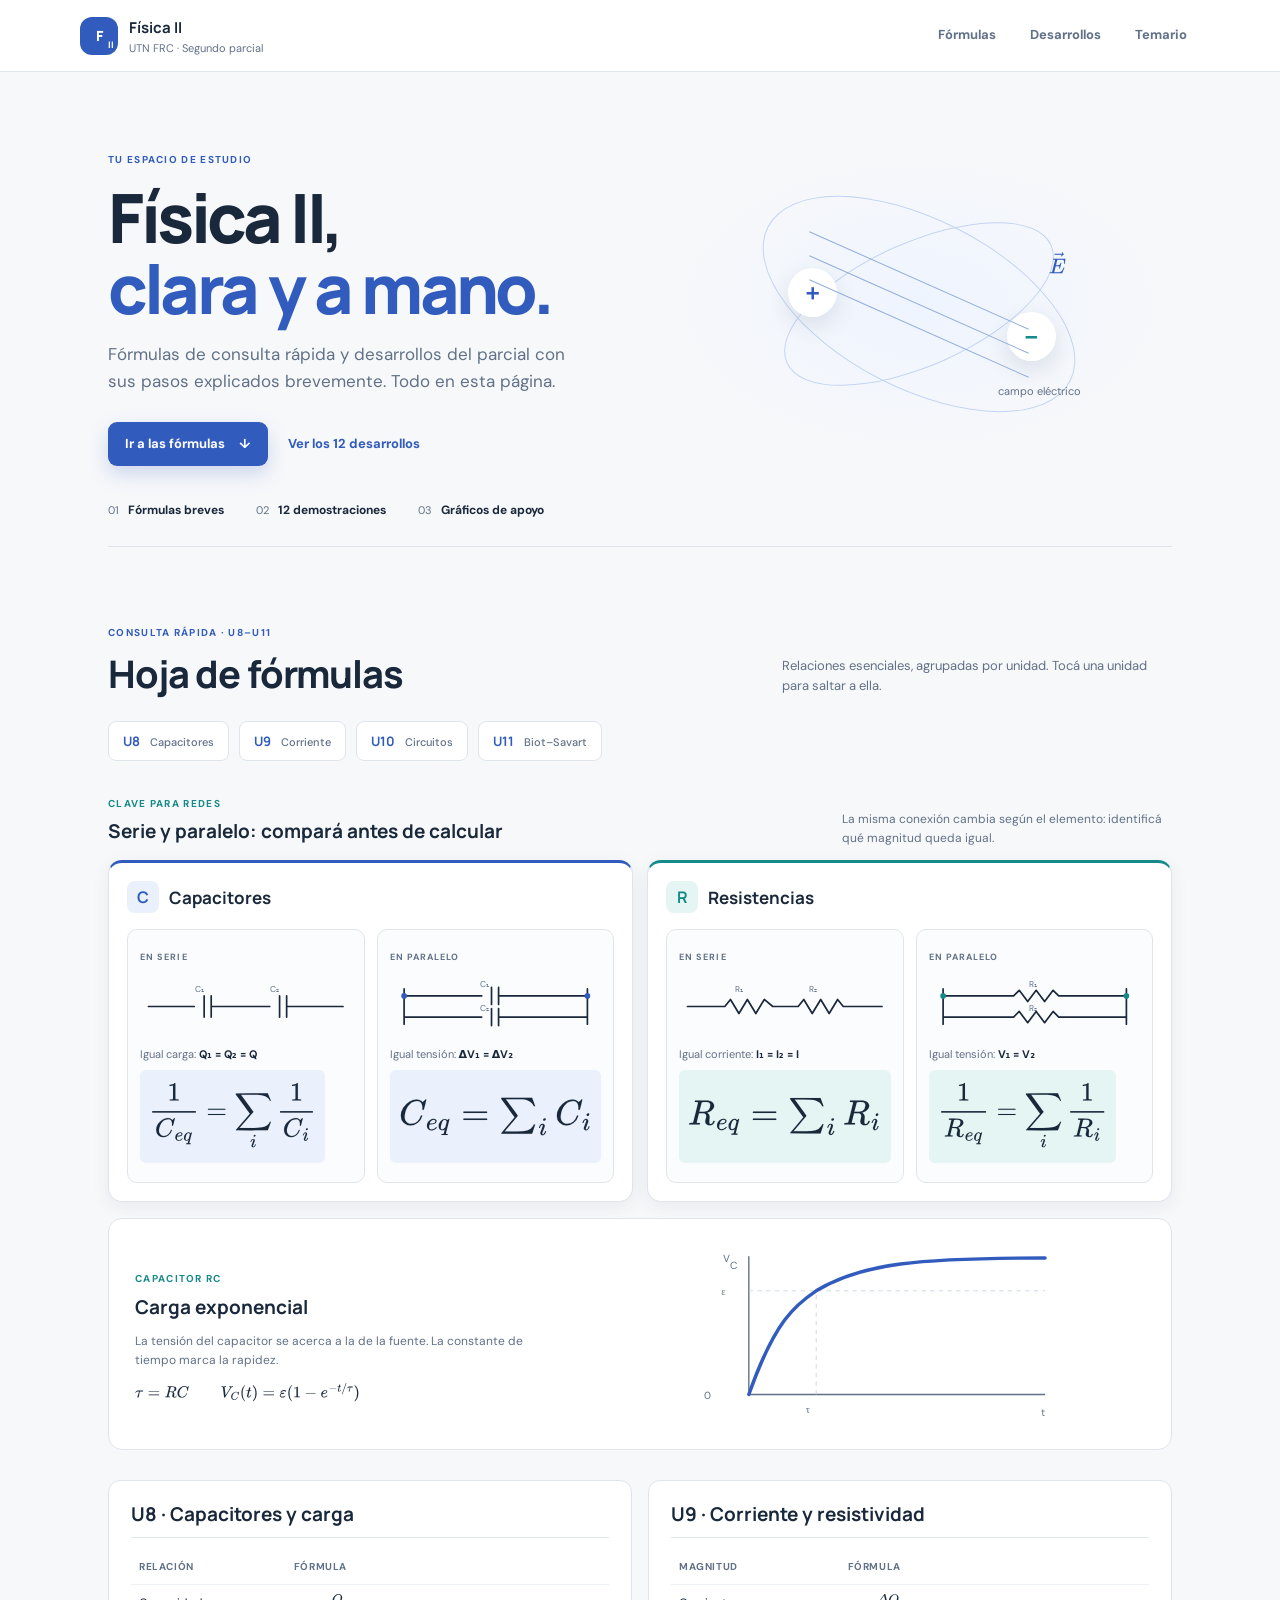
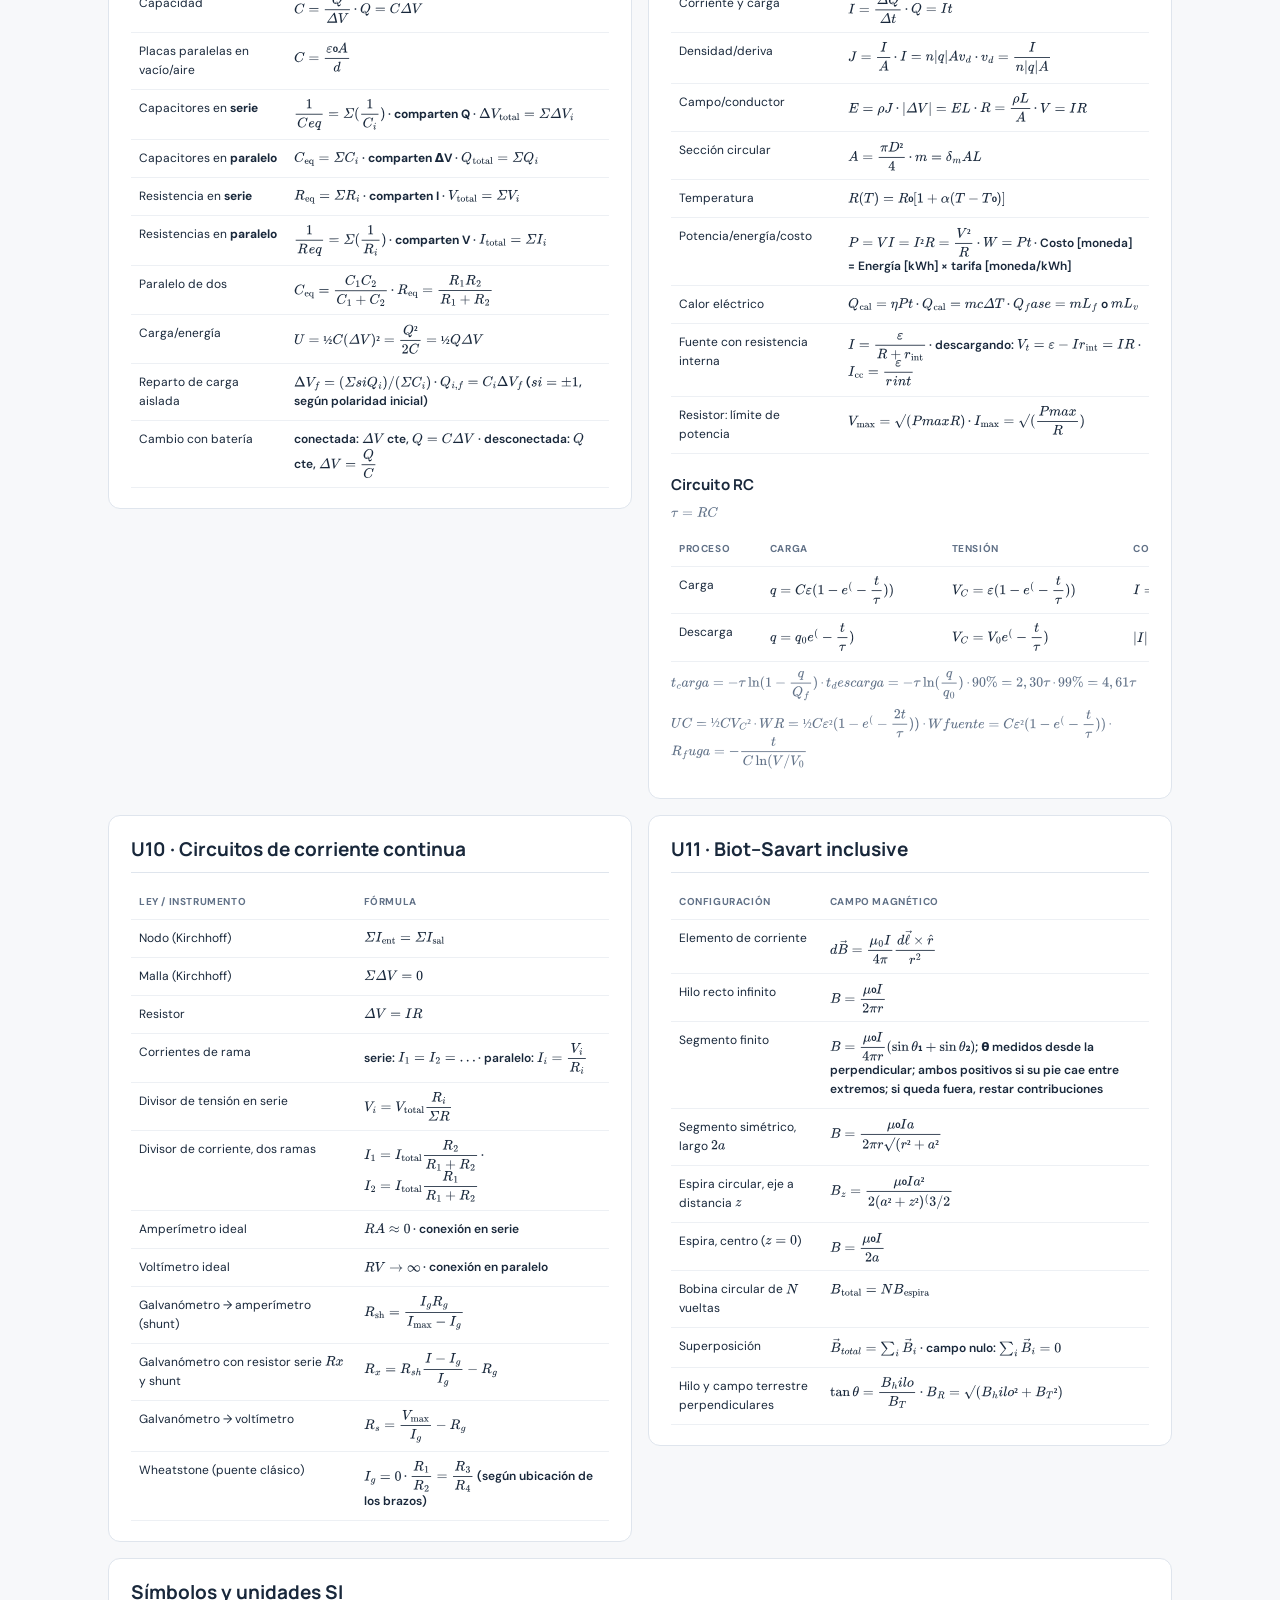
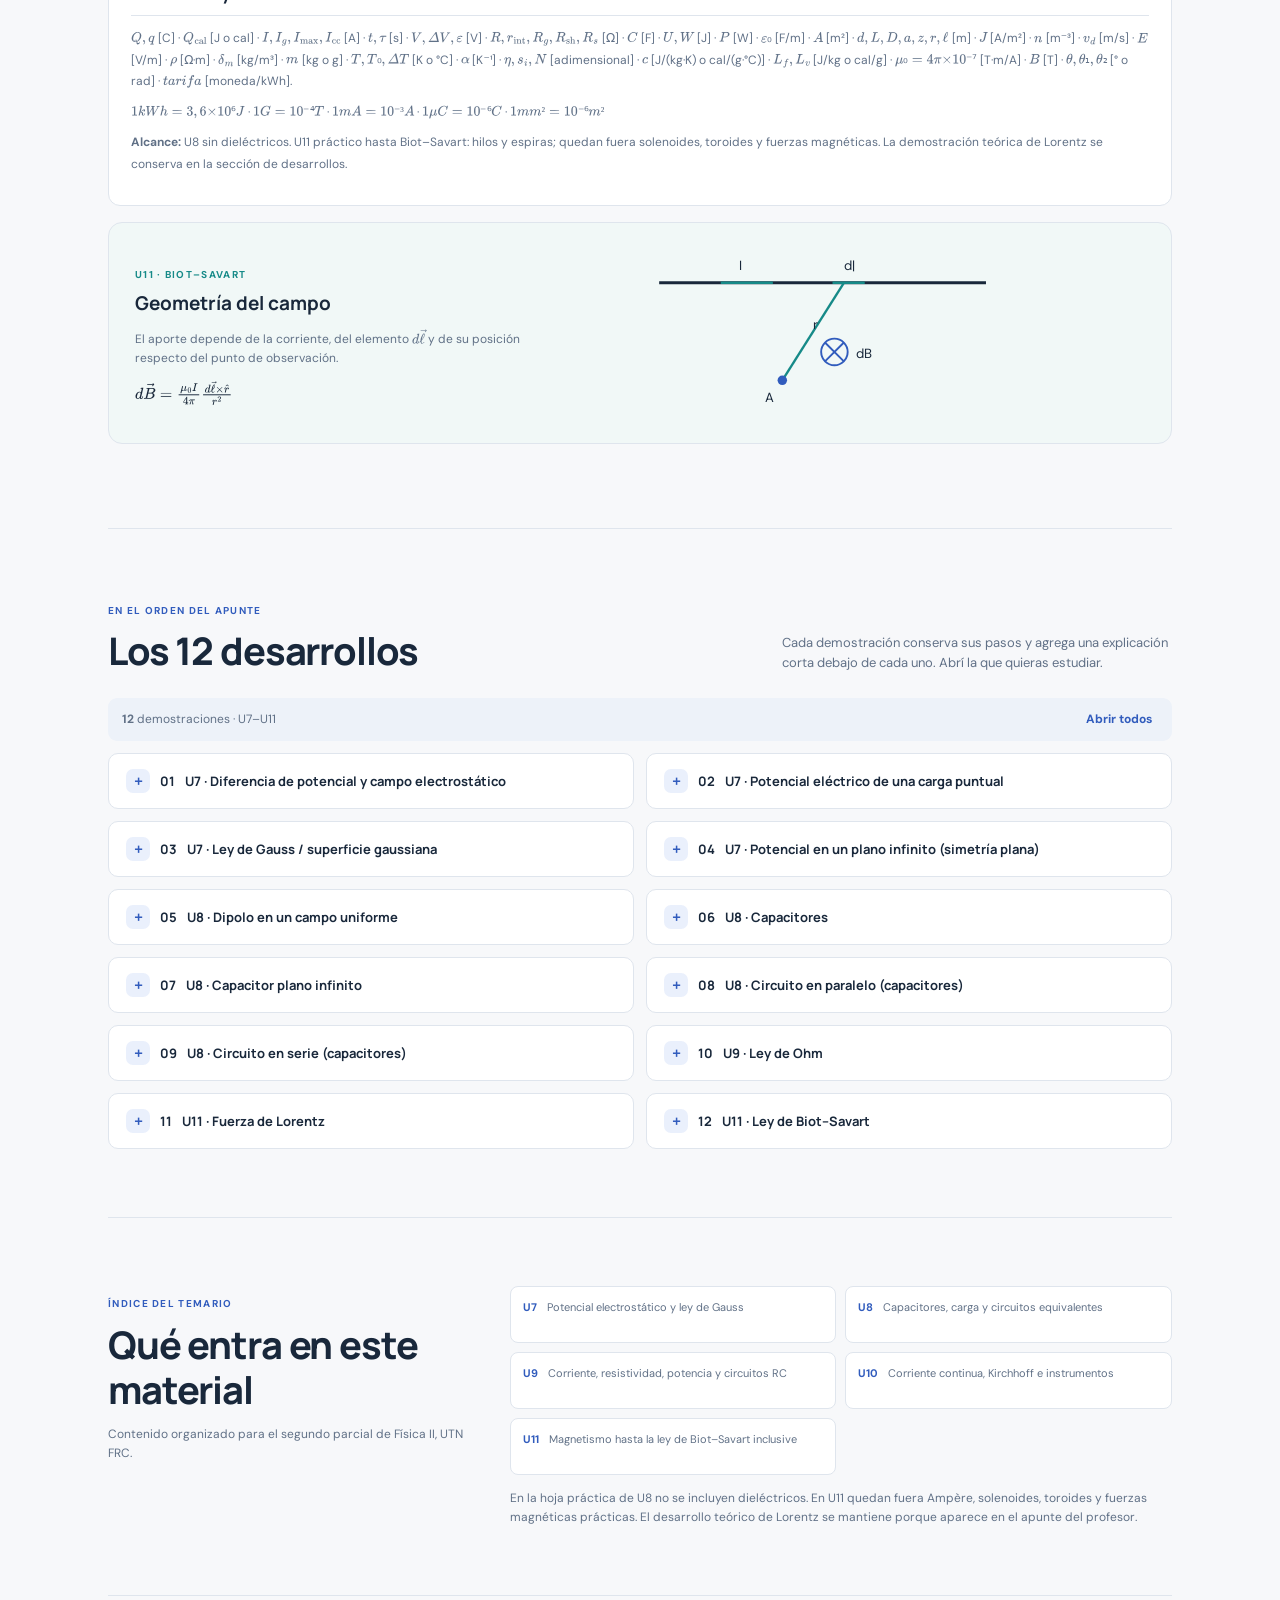
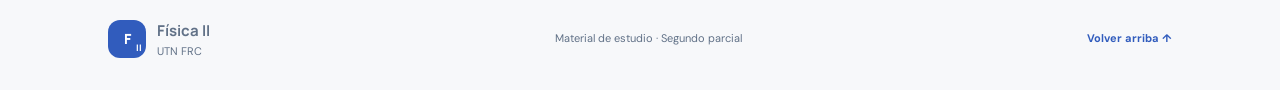
==== index.html @ f6d2d8d4 "Replace study app with online Physics II notes" ====
<!doctype html>
<html lang="es">
<head>
  <meta charset="utf-8">
  <meta name="viewport" content="width=device-width, initial-scale=1">
  <meta name="theme-color" content="#f7f8fa">
  <meta name="description" content="Apuntes online de Física II para el segundo parcial: fórmulas U8–U11 y desarrollos teóricos explicados paso a paso.">
  <title>Física II · Apuntes para el segundo parcial</title>
  <link rel="stylesheet" href="css/site.css">
  <script>window.MathJax={tex:{inlineMath:[['\\(','\\)']],displayMath:[['\\[','\\]']]},svg:{fontCache:'global'},options:{enableMenu:false}};</script>
  <script src="vendor/tex-svg.js" defer></script>
  <script src="content/graficos.js" defer></script>
  <script src="js/site.js" defer></script>
</head>
<body>
  <header class="top">
    <a class="brand" href="#inicio" aria-label="Física II, inicio"><span class="brand-mark">F<span>II</span></span><span><b>Física II</b><small>UTN FRC · Segundo parcial</small></span></a>
    <nav aria-label="Contenido principal">
      <a href="#formulas">Fórmulas</a>
      <a href="#desarrollos">Desarrollos</a>
      <a href="#alcance">Temario</a>
    </nav>
  </header>

  <main id="inicio">
    <section class="hero">
      <div class="hero-copy">
        <p class="eyebrow">TU ESPACIO DE ESTUDIO</p>
        <h1>Física II,<br><em>clara y a mano.</em></h1>
        <p class="intro">Fórmulas de consulta rápida y desarrollos del parcial con sus pasos explicados brevemente. Todo en esta página.</p>
        <div class="hero-actions"><a class="button primary" href="#formulas">Ir a las fórmulas <span>↓</span></a><a class="text-link" href="#desarrollos">Ver los 12 desarrollos</a></div>
      </div>
      <div class="hero-art" aria-hidden="true">
        <div class="orbit orbit-one"></div><div class="orbit orbit-two"></div>
        <div class="charge plus">+</div><div class="charge minus">−</div>
        <div class="field-line f1"></div><div class="field-line f2"></div><div class="field-line f3"></div>
        <span class="art-label">\(\vec E\)</span><span class="art-caption">campo eléctrico</span>
      </div>
      <div class="hero-meta"><span>01 <b>Fórmulas breves</b></span><span>02 <b>12 demostraciones</b></span><span>03 <b>Gráficos de apoyo</b></span></div>
    </section>

    <section class="section" id="formulas">
      <div class="section-head"><div><p class="eyebrow">CONSULTA RÁPIDA · U8–U11</p><h2>Hoja de fórmulas</h2></div><p>Relaciones esenciales, agrupadas por unidad. Tocá una unidad para saltar a ella.</p></div>
      <nav class="unit-nav" aria-label="Índice de fórmulas"><a href="#u8">U8 <small>Capacitores</small></a><a href="#u9">U9 <small>Corriente</small></a><a href="#u10">U10 <small>Circuitos</small></a><a href="#u11">U11 <small>Biot–Savart</small></a></nav>
      <div class="compare-intro"><div><span class="label">CLAVE PARA REDES</span><h3>Serie y paralelo: compará antes de calcular</h3></div><p>La misma conexión cambia según el elemento: identificá qué magnitud queda igual.</p></div>
      <div class="compare-grid">
        <article class="compare-card cap"><div class="compare-title"><span class="symbol">C</span><h4>Capacitores</h4></div>
          <div class="topology"><div><b>EN SERIE</b><svg viewBox="0 0 300 70" role="img" aria-label="Dos capacitores en una rama en serie"><path d="M12 35H77 M91 20V50 M101 20V50 M101 35H184 M198 20V50 M208 20V50 M208 35H288"/><text x="78" y="15">C₁</text><text x="185" y="15">C₂</text></svg><p>Igual carga: <strong>Q₁ = Q₂ = Q</strong></p><div class="equation">\(\displaystyle \frac1{C_{eq}}=\sum_i\frac1{C_i}\)</div></div>
          <div><b>EN PARALELO</b><svg viewBox="0 0 300 70" role="img" aria-label="Dos capacitores conectados entre los mismos nodos en paralelo"><path d="M20 10V60 M280 10V60 M20 20H130 M144 8V32 M154 8V32 M154 20H280 M20 50H130 M144 38V62 M154 38V62 M154 50H280"/><circle cx="20" cy="20" r="4"/><circle cx="280" cy="20" r="4"/><text x="128" y="8">C₁</text><text x="128" y="42">C₂</text></svg><p>Igual tensión: <strong>ΔV₁ = ΔV₂</strong></p><div class="equation">\(C_{eq}=\sum_i C_i\)</div></div></div>
        </article>
        <article class="compare-card res"><div class="compare-title"><span class="symbol">R</span><h4>Resistencias</h4></div>
          <div class="topology"><div><b>EN SERIE</b><svg viewBox="0 0 300 70" role="img" aria-label="Dos resistencias en una rama en serie"><path d="M12 35H65 L73 25 85 45 97 25 109 45 121 25 133 35 H169 L177 25 189 45 201 25 213 45 225 25 233 35H288"/><text x="80" y="15">R₁</text><text x="184" y="15">R₂</text></svg><p>Igual corriente: <strong>I₁ = I₂ = I</strong></p><div class="equation">\(R_{eq}=\sum_i R_i\)</div></div>
          <div><b>EN PARALELO</b><svg viewBox="0 0 300 70" role="img" aria-label="Dos resistencias conectadas entre los mismos nodos en paralelo"><path d="M20 10V60 M280 10V60 M20 20H120 L128 12 140 28 152 12 164 28 176 12 184 20H280 M20 50H120 L128 42 140 58 152 42 164 58 176 42 184 50H280"/><circle cx="20" cy="20" r="4"/><circle cx="280" cy="20" r="4"/><text x="142" y="8">R₁</text><text x="142" y="42">R₂</text></svg><p>Igual tensión: <strong>V₁ = V₂</strong></p><div class="equation">\(\displaystyle \frac1{R_{eq}}=\sum_i\frac1{R_i}\)</div></div></div>
        </article>
      </div>
      <figure class="graphic-card"><div class="graphic-copy"><span class="label">CAPACITOR RC</span><h3>Carga exponencial</h3><p>La tensión del capacitor se acerca a la de la fuente. La constante de tiempo marca la rapidez.</p><div class="equation">\(\tau=RC\qquad V_C(t)=\varepsilon(1-e^{-t/\tau})\)</div></div><svg class="rc-plot" viewBox="0 0 420 220" role="img" aria-label="Gráfico de carga RC, tensión creciente hacia epsilon según el tiempo"><path class="axis" d="M52 20V180H395"/><path class="guide" d="M52 60H395 M130 180V60"/><path class="curve" d="M52 180 C82 95 106 76 130 60 C182 28 250 22 395 22"/><text x="22" y="27">V<tspan baseline-shift="sub">C</tspan></text><text x="390" y="205">t</text><text x="20" y="65">ε</text><text x="118" y="202">τ</text><text x="0" y="185">0</text></svg></figure>
      <div id="formula-content" class="formula-content" aria-live="polite"></div>
      <figure class="graphic-card biot-card"><div class="graphic-copy"><span class="label">U11 · BIOT–SAVART</span><h3>Geometría del campo</h3><p>El aporte depende de la corriente, del elemento \(d\vec\ell\) y de su posición respecto del punto de observación.</p><div class="equation">\(d\vec B=\frac{\mu_0 I}{4\pi}\frac{d\vec\ell\times\hat r}{r^2}\)</div></div><svg viewBox="0 0 420 190" role="img" aria-label="Elemento de corriente dl, punto A y vector r entre ambos"><path class="wire" d="M35 42H380"/><path class="arrow" d="M100 42H155"/><text x="119" y="28">I</text><path class="geom" d="M230 42L165 145"/><circle class="point" cx="165" cy="145" r="5"/><text x="147" y="168">A</text><text x="197" y="91">r</text><path class="arrow" d="M218 42H252"/><text x="230" y="28">dℓ</text><circle class="field" cx="220" cy="115" r="14"/><path class="field" d="M210 105L230 125M230 105L210 125"/><text x="243" y="121">dB</text></svg></figure>
    </section>

    <section class="section derivation-section" id="desarrollos">
      <div class="section-head"><div><p class="eyebrow">EN EL ORDEN DEL APUNTE</p><h2>Los 12 desarrollos</h2></div><p>Cada demostración conserva sus pasos y agrega una explicación corta debajo de cada uno. Abrí la que quieras estudiar.</p></div>
      <div class="dev-toolbar"><span><b>12</b> demostraciones · U7–U11</span><button id="toggle-all" type="button">Abrir todos</button></div>
      <div id="development-content" class="development-content" aria-live="polite"></div>
    </section>

    <section class="section scope" id="alcance"><div><p class="eyebrow">ÍNDICE DEL TEMARIO</p><h2>Qué entra en este material</h2><p>Contenido organizado para el segundo parcial de Física II, UTN FRC.</p></div><div class="scope-grid"><div><b>U7</b><span>Potencial electrostático y ley de Gauss</span></div><div><b>U8</b><span>Capacitores, carga y circuitos equivalentes</span></div><div><b>U9</b><span>Corriente, resistividad, potencia y circuitos RC</span></div><div><b>U10</b><span>Corriente continua, Kirchhoff e instrumentos</span></div><div><b>U11</b><span>Magnetismo hasta la ley de Biot–Savart inclusive</span></div></div><p class="scope-note">En la hoja práctica de U8 no se incluyen dieléctricos. En U11 quedan fuera Ampère, solenoides, toroides y fuerzas magnéticas prácticas. El desarrollo teórico de Lorentz se mantiene porque aparece en el apunte del profesor.</p></section>
  </main>
  <footer><a class="brand" href="#inicio"><span class="brand-mark">F<span>II</span></span><span><b>Física II</b><small>UTN FRC</small></span></a><span>Material de estudio · Segundo parcial</span><a href="#inicio">Volver arriba ↑</a></footer>
</body>
</html>
---- css/site.css ----
@import url('https://fonts.googleapis.com/css2?family=DM+Sans:wght@400;500;600;700&family=Manrope:wght@400;500;600;700;800&display=swap');
:root{--ink:#19283b;--muted:#617187;--paper:#f7f8fa;--white:#fff;--line:#dfe5ed;--blue:#315cbd;--blue-soft:#eaf0fc;--teal:#168a88;--teal-soft:#e5f5f3;--gold:#e3ae4e;--gold-soft:#fff5df;--purple:#7554a5;--shadow:0 16px 44px rgba(31,52,81,.08);font-family:'DM Sans',system-ui,sans-serif;color:var(--ink);scroll-behavior:smooth;scroll-padding-top:90px}
*{box-sizing:border-box}body{margin:0;background:var(--paper);line-height:1.58}a{color:inherit}button{font:inherit;color:inherit}svg{max-width:100%}mjx-container{overflow-x:auto;overflow-y:hidden;max-width:100%;padding:2px 0}
.top{height:72px;background:rgba(255,255,255,.94);backdrop-filter:blur(14px);border-bottom:1px solid var(--line);position:sticky;top:0;z-index:20;display:flex;align-items:center;justify-content:space-between;padding:0 max(calc((100vw - 1120px)/2),28px)}.brand{display:flex;align-items:center;gap:11px;text-decoration:none;line-height:1.18}.brand b{display:block;font:700 15px Manrope,sans-serif}.brand small{display:block;font-size:11px;color:var(--muted);margin-top:4px}.brand-mark{width:38px;height:38px;border-radius:12px;background:var(--blue);color:white;display:grid;place-content:center;font:800 14px Manrope,sans-serif;position:relative}.brand-mark span{font-size:9px;position:absolute;right:4px;bottom:4px}.top nav{display:flex;gap:8px}.top nav a{text-decoration:none;color:var(--muted);font-size:13px;font-weight:700;padding:9px 13px;border-radius:9px}.top nav a:hover{background:var(--blue-soft);color:var(--blue)}
main{max-width:1120px;margin:auto;padding:0 28px}.hero{min-height:440px;padding:70px 0 26px;display:grid;grid-template-columns:1.05fr .95fr;align-items:center;position:relative;border-bottom:1px solid var(--line)}.hero-copy{max-width:550px}.eyebrow,.label{color:var(--blue);font-weight:700;letter-spacing:.13em;font-size:10px}.hero h1{font:800 clamp(40px,6vw,68px)/1.04 Manrope,sans-serif;letter-spacing:-.05em;margin:14px 0 18px}.hero h1 em{font-style:normal;color:var(--blue)}.intro{font-size:17px;color:var(--muted);max-width:460px}.hero-actions{display:flex;gap:20px;align-items:center;margin-top:27px}.button{display:inline-flex;text-decoration:none;align-items:center;gap:14px;border-radius:9px;padding:12px 17px;font-size:13px;font-weight:700}.button.primary{background:var(--blue);color:white;box-shadow:0 8px 20px #315cbd36}.text-link{font-size:13px;font-weight:700;color:var(--blue);text-decoration:none}.hero-art{height:300px;position:relative;display:grid;place-items:center;overflow:hidden;border-radius:24px;background:radial-gradient(ellipse at center,#eef4ff 0%,#f7f8fa 70%)}.orbit{border:1px solid #c3d4f2;border-radius:50%;position:absolute;transform:rotate(-24deg)}.orbit-one{width:290px;height:124px}.orbit-two{width:340px;height:170px;transform:rotate(27deg)}.charge{position:absolute;width:49px;height:49px;border-radius:50%;display:grid;place-items:center;font:700 27px Manrope;background:white;box-shadow:0 8px 22px #273d5a20}.charge.plus{color:var(--blue);left:24%;top:38%}.charge.minus{color:var(--teal);right:23%;bottom:31%}.field-line{height:1px;width:240px;position:absolute;background:#91addb;transform:rotate(24deg)}.f1{top:42%}.f2{top:50%}.f3{top:58%}.art-label{position:absolute;right:21%;top:32%;font-size:19px;color:var(--blue)}.art-caption{position:absolute;right:18%;bottom:18%;font-size:11px;color:var(--muted)}.hero-meta{grid-column:1/-1;display:flex;gap:32px;margin-top:35px;color:var(--muted);font-size:11px}.hero-meta span{display:flex;gap:9px;align-items:center}.hero-meta span::first-letter{color:var(--blue)}.hero-meta b{color:var(--ink);font-size:12px}
.section{padding:68px 0;border-bottom:1px solid var(--line)}.section-head{display:flex;justify-content:space-between;gap:30px;align-items:end;margin-bottom:24px}.section-head h2,.scope h2{font:750 clamp(26px,3.4vw,38px)/1.2 Manrope,sans-serif;letter-spacing:-.03em;margin:6px 0 0}.section-head>p{margin:0;max-width:390px;color:var(--muted);font-size:13px}.unit-nav{display:flex;gap:10px;margin:0 0 28px;flex-wrap:wrap}.unit-nav a{display:flex;align-items:baseline;gap:10px;padding:10px 14px;background:white;border:1px solid var(--line);border-radius:8px;text-decoration:none;font-weight:800;color:var(--blue);font:700 13px Manrope,sans-serif}.unit-nav small{font:500 11px 'DM Sans',sans-serif;color:var(--muted)}.compare-intro{display:flex;justify-content:space-between;align-items:end;margin-bottom:12px}.compare-intro h3{font:700 19px Manrope,sans-serif;margin:4px 0}.compare-intro p{max-width:330px;color:var(--muted);font-size:12px;margin:0}.label{color:var(--teal)}.compare-grid{display:grid;grid-template-columns:1fr 1fr;gap:14px}.compare-card{background:white;border:1px solid var(--line);border-radius:14px;padding:18px;box-shadow:0 5px 18px #1c365312}.compare-card.cap{border-top:3px solid var(--blue)}.compare-card.res{border-top:3px solid var(--teal)}.compare-title{display:flex;align-items:center;gap:10px;margin-bottom:16px}.compare-title h4{margin:0;font:700 17px Manrope,sans-serif}.symbol{width:32px;height:32px;border-radius:8px;display:grid;place-items:center;background:var(--blue-soft);color:var(--blue);font:700 16px Manrope}.res .symbol{background:var(--teal-soft);color:var(--teal)}.topology{display:grid;grid-template-columns:1fr 1fr;gap:12px}.topology>div{padding:12px;border:1px solid var(--line);border-radius:10px;background:#fbfcfe;min-width:0}.topology b{font-size:9px;letter-spacing:.12em;color:var(--muted)}.topology svg{display:block;width:100%;height:67px;margin:6px 0}.topology svg path{fill:none;stroke:var(--ink);stroke-width:2.4;stroke-linecap:round;stroke-linejoin:round}.topology svg text{font:12px 'DM Sans';fill:var(--muted)}.topology svg circle{fill:var(--blue)}.res .topology svg circle{fill:var(--teal)}.topology p{font-size:11px;color:var(--muted);margin:2px 0 6px}.topology strong{color:var(--ink)}.equation{color:var(--ink);font-weight:700;font-size:14px}.compare-card .equation{padding:7px 9px;background:var(--blue-soft);border-radius:6px;display:inline-block}.res .equation{background:var(--teal-soft)}
.graphic-card{background:white;border:1px solid var(--line);border-radius:14px;padding:20px 26px;display:grid;grid-template-columns:1fr 1.1fr;align-items:center;gap:20px;margin:16px 0}.graphic-copy h3{font:700 19px Manrope,sans-serif;margin:4px 0}.graphic-copy p{font-size:12px;color:var(--muted);max-width:390px}.rc-plot{width:100%;height:auto;max-height:190px}.rc-plot .axis{stroke:#617187;stroke-width:1.6;fill:none}.rc-plot .guide{stroke:#c8d3e0;stroke-dasharray:5 5;fill:none}.rc-plot .curve{stroke:var(--blue);stroke-width:4;fill:none;stroke-linecap:round}.rc-plot text{font:12px 'DM Sans';fill:var(--muted)}.formula-content{margin-top:30px;display:grid;grid-template-columns:1fr 1fr;gap:16px;align-items:start}.formula-content>article{background:white;border:1px solid var(--line);border-radius:12px;padding:20px 22px;min-width:0;scroll-margin-top:88px}.formula-content h2{font:700 19px Manrope,sans-serif;border-bottom:1px solid var(--line);padding-bottom:10px;margin:0 0 12px}.formula-content h3{font:700 15px Manrope,sans-serif;margin:20px 0 8px}.formula-content table{width:100%;border-collapse:collapse;font-size:12px}.formula-content th,.formula-content td{text-align:left;padding:9px 8px;border-bottom:1px solid #edf0f4;vertical-align:top}.formula-content th{color:var(--muted);font-size:10px;text-transform:uppercase;letter-spacing:.06em}.formula-content td:last-child{font-weight:600}.formula-content p{font-size:12px;color:var(--muted);margin:9px 0}.formula-content article:last-child{grid-column:1/-1}.formula-content article:last-child p{line-height:1.8}.formula-content article:last-child code{white-space:normal}.biot-card{background:#f1f8f7}.biot-card .label{color:var(--teal)}.biot-card svg{max-height:180px}.biot-card svg .wire{stroke:var(--ink);stroke-width:3}.biot-card svg .arrow,.biot-card svg .geom{stroke:var(--teal);stroke-width:2.5;fill:none}.biot-card svg .point{fill:var(--blue)}.biot-card svg .field{stroke:var(--blue);stroke-width:2;fill:none}.biot-card svg text{font:14px 'DM Sans';fill:var(--ink)}
.derivation-section{padding-top:64px}.dev-toolbar{display:flex;justify-content:space-between;align-items:center;padding:11px 14px;background:#edf2f9;border-radius:9px;color:var(--muted);font-size:12px;margin:0 0 12px}.dev-toolbar button{border:0;background:none;color:var(--blue);font-weight:700;cursor:pointer}.development-content{display:grid;grid-template-columns:1fr 1fr;gap:12px;align-items:start}.development-content details{border:1px solid var(--line);border-radius:10px;background:white;overflow:hidden;scroll-margin-top:88px}.development-content details[open]{grid-row:span 1}.development-content summary{list-style:none;cursor:pointer;padding:15px 17px;font:700 13px Manrope,sans-serif;display:flex;gap:10px;align-items:center}.development-content summary::-webkit-details-marker{display:none}.development-content summary::before{content:'+';display:grid;place-items:center;flex:none;width:24px;height:24px;border-radius:7px;background:var(--blue-soft);color:var(--blue);font-size:16px}.development-content details[open] summary::before{content:'−'}.development-content .dev-body{padding:0 17px 17px;border-top:1px solid var(--line)}.development-content .dev-meta{font-size:10px;color:var(--muted);margin:12px 0}.development-content .dev-drawing{padding:9px 12px;background:#f3f6fb;border-radius:7px;color:var(--muted);font-size:11px;margin:10px 0}.development-content ol{padding-left:23px;margin:12px 0}.development-content li{padding:0 0 12px 4px;font-size:13px}.development-content li::marker{color:var(--blue);font-weight:700}.development-content li p{margin:3px 0 0;color:var(--muted);font-size:10px;white-space:nowrap;overflow:hidden;text-overflow:ellipsis}.development-content .dev-note{padding:10px 12px;border-radius:7px;background:var(--gold-soft);color:#7e5a17;font-size:11px;margin:10px 0}.development-content .dev-body strong{color:var(--ink)}
.scope{display:grid;grid-template-columns:.7fr 1.3fr;gap:10px 45px}.scope>div:first-child p:last-child,.scope-note{color:var(--muted);font-size:12px}.scope-grid{display:grid;grid-template-columns:1fr 1fr;gap:9px}.scope-grid div{background:white;border:1px solid var(--line);border-radius:8px;padding:12px;display:flex;gap:10px;font-size:11px}.scope-grid b{color:var(--blue)}.scope-grid span{color:var(--muted)}.scope-note{grid-column:2;margin:4px 0 0}footer{max-width:1120px;margin:auto;padding:24px 28px 32px;display:flex;justify-content:space-between;align-items:center;color:var(--muted);font-size:11px}footer>a:last-child{text-decoration:none;color:var(--blue);font-weight:700}
@media(max-width:800px){.hero{grid-template-columns:1fr .7fr;padding-top:45px}.hero-art{height:240px}.section{padding:52px 0}.compare-grid{grid-template-columns:1fr}.scope{grid-template-columns:1fr;gap:18px}.scope-note{grid-column:1}.formula-content{grid-template-columns:1fr}.formula-content article:last-child{grid-column:auto}.development-content{grid-template-columns:1fr 1fr}}
@media(max-width:960px){.formula-content{grid-template-columns:1fr}}
@media(max-width:580px){.top{height:auto;min-height:65px;padding:10px 16px;gap:10px;align-items:flex-start;flex-direction:column}.top nav{width:100%;gap:1px}.top nav a{padding:7px 10px;font-size:12px}main{padding:0 16px}.hero{display:block;padding:45px 0 20px}.hero-art{margin-top:28px;height:210px}.hero-meta{gap:10px;justify-content:space-between;margin-top:21px}.hero-meta span{gap:5px;display:block}.hero-meta b{display:block;font-size:10px}.hero-actions{gap:12px;flex-wrap:wrap}.intro{font-size:15px}.section-head{align-items:flex-start;flex-direction:column;gap:8px}.section-head>p{font-size:12px}.compare-intro{align-items:flex-start;flex-direction:column;gap:5px}.compare-intro p{max-width:none}.compare-card{padding:13px}.topology{gap:7px}.topology>div{padding:8px}.topology p{min-height:35px}.topology svg{height:58px}.graphic-card{grid-template-columns:1fr;padding:17px}.rc-plot{max-height:150px}.formula-content>article{padding:16px 12px}.formula-content table{font-size:11px}.formula-content td,.formula-content th{padding:7px 5px}.development-content{grid-template-columns:1fr}.dev-toolbar{font-size:11px}.scope-grid{grid-template-columns:1fr}footer{padding:20px 16px;gap:15px;flex-wrap:wrap}footer>span{order:3;width:100%}}
@media(prefers-reduced-motion:reduce){:root{scroll-behavior:auto}}
.table-scroll{max-width:100%;overflow-x:auto;-webkit-overflow-scrolling:touch;overscroll-behavior-inline:contain}.table-scroll table{min-width:430px}.table-scroll.cols-3 table{min-width:520px}.table-scroll.cols-4 table{min-width:620px}.dev-drawing{margin:12px 0;padding:8px;background:#f3f6fb;border:1px solid #e1e8f1;border-radius:8px}.dev-drawing svg{display:block;width:100%;max-height:190px}
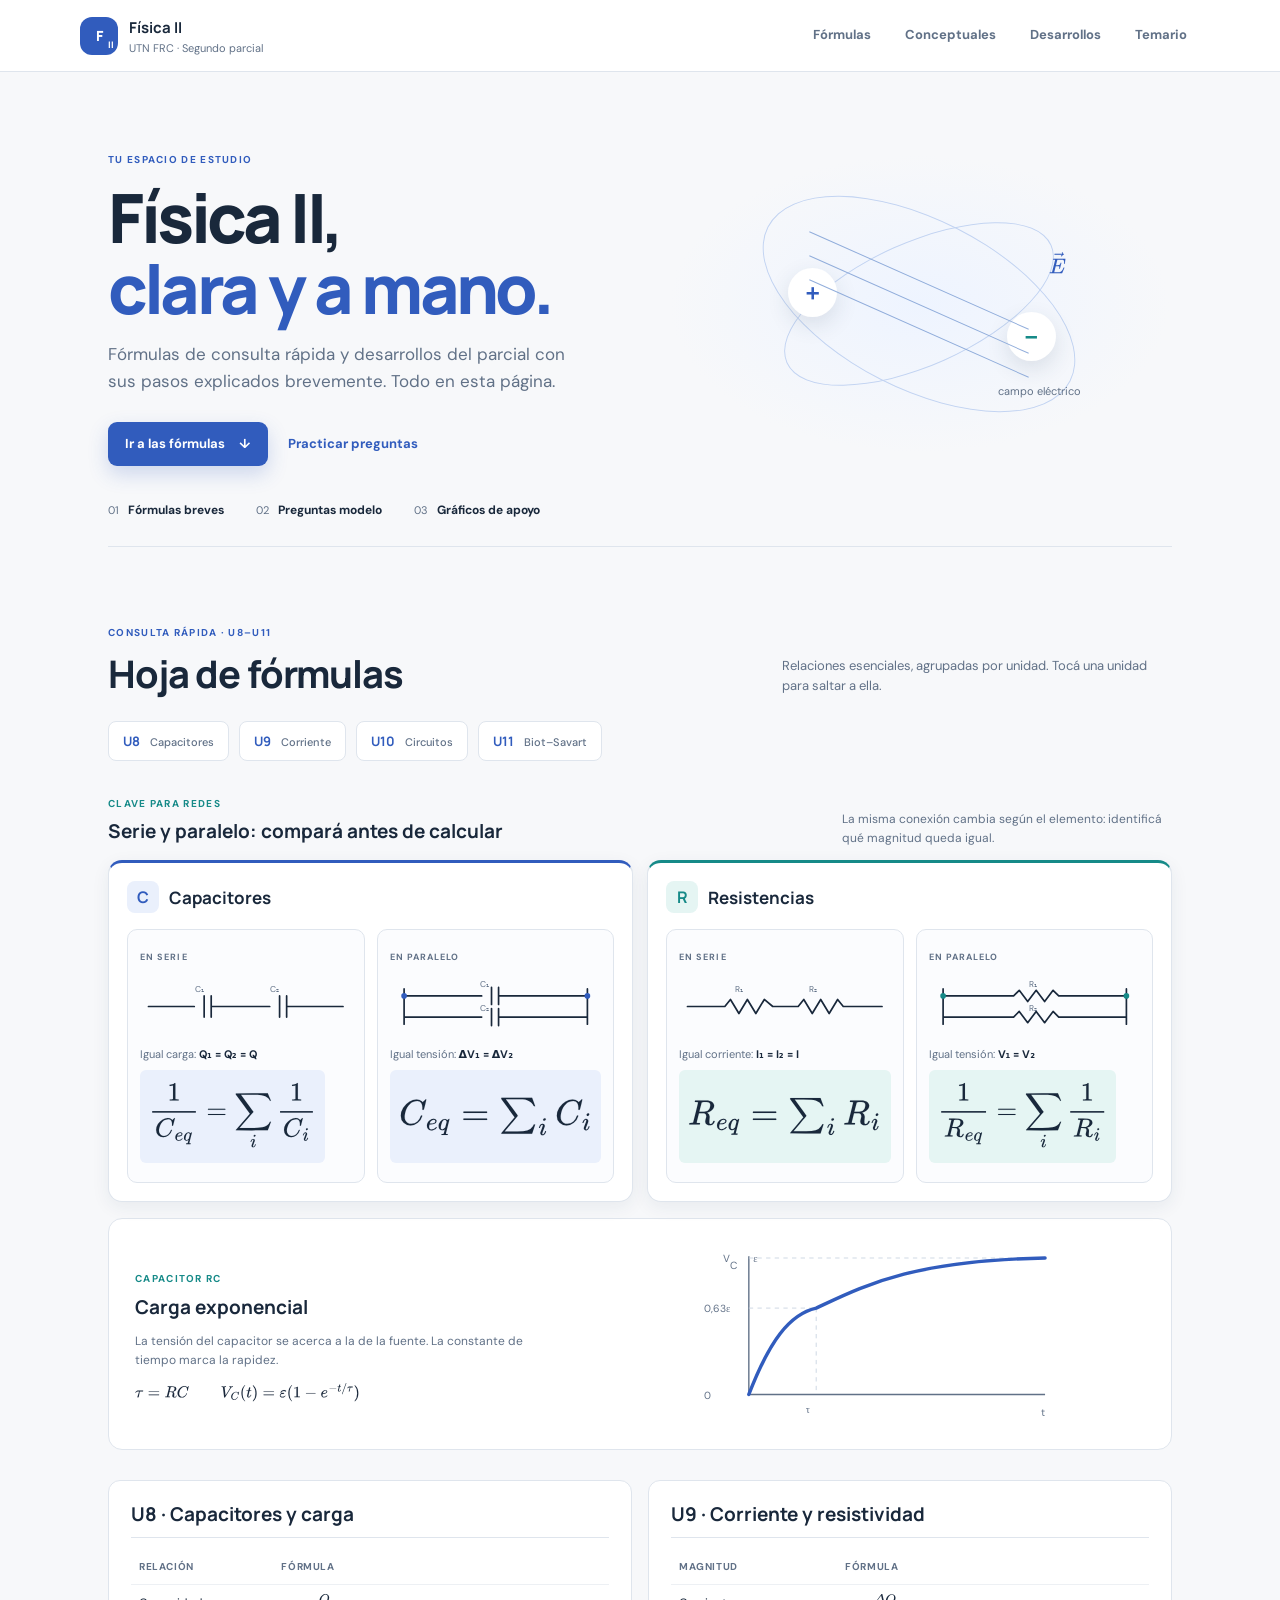
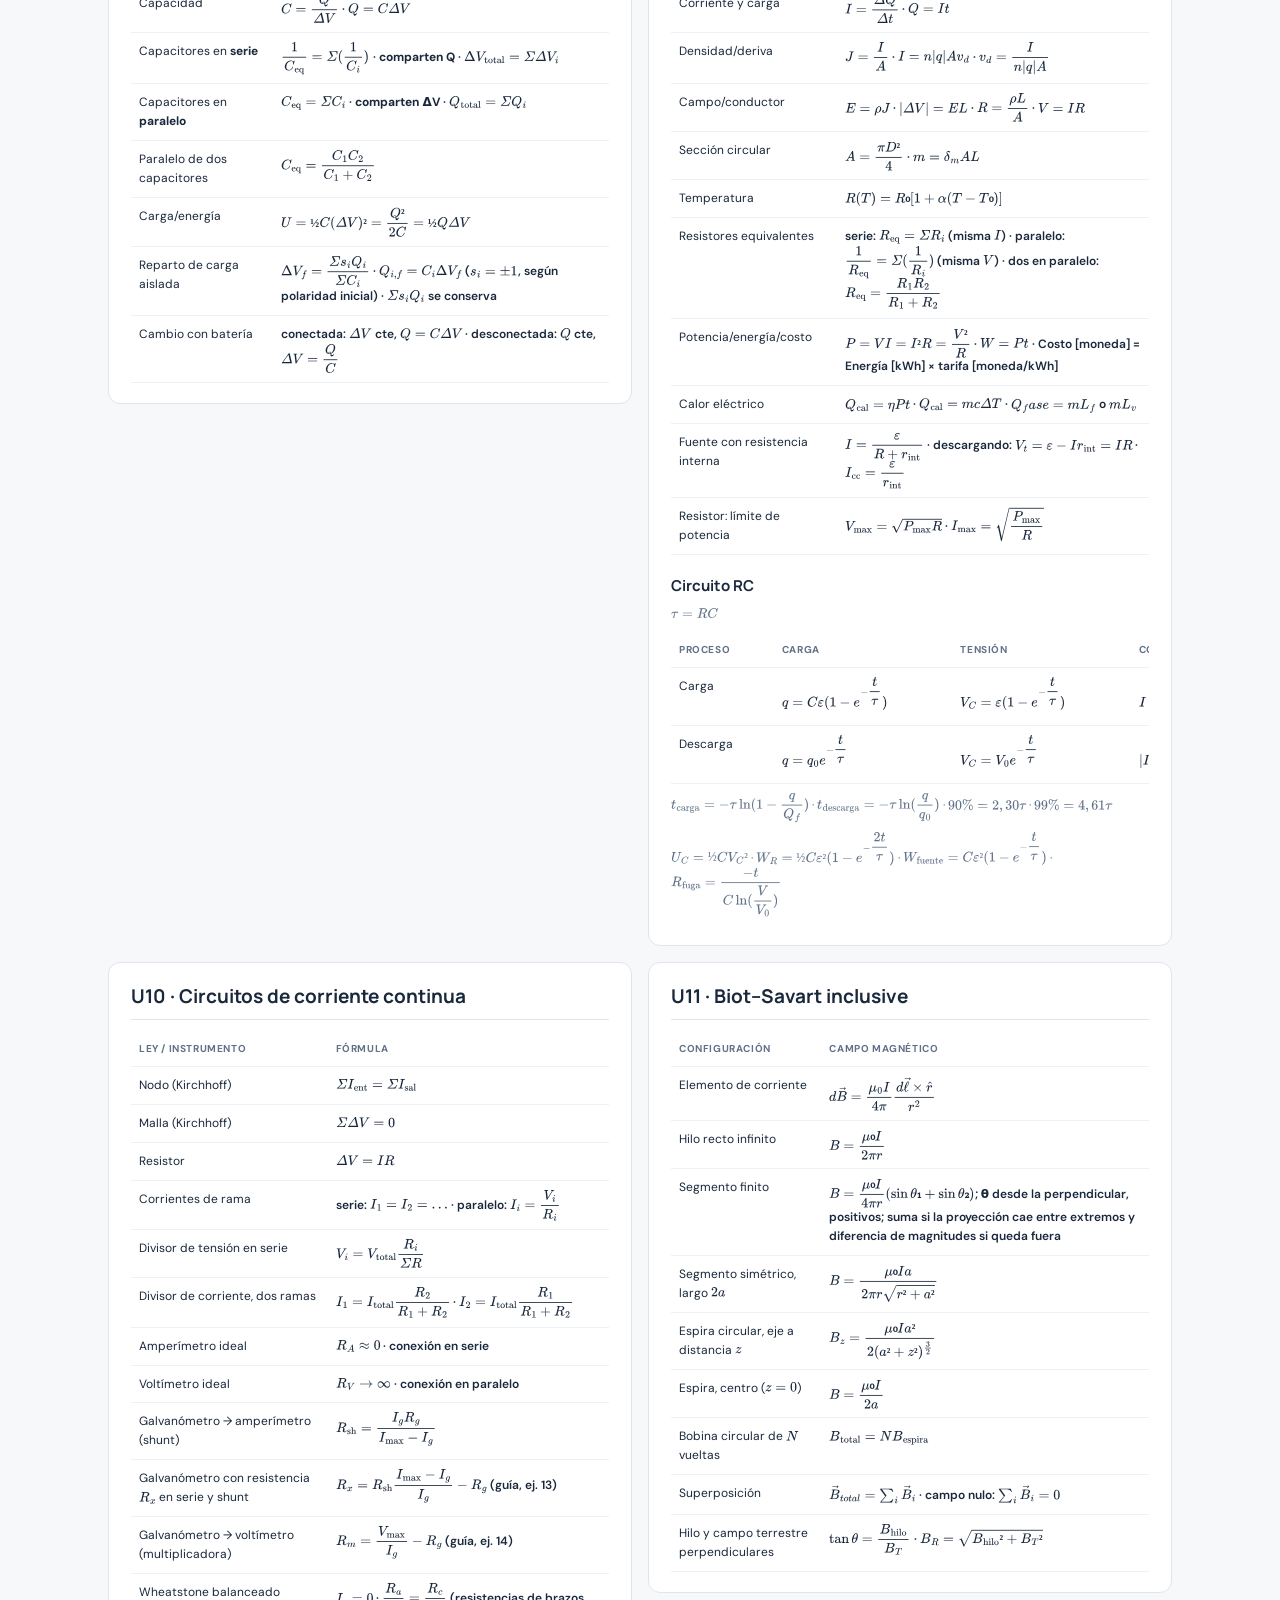
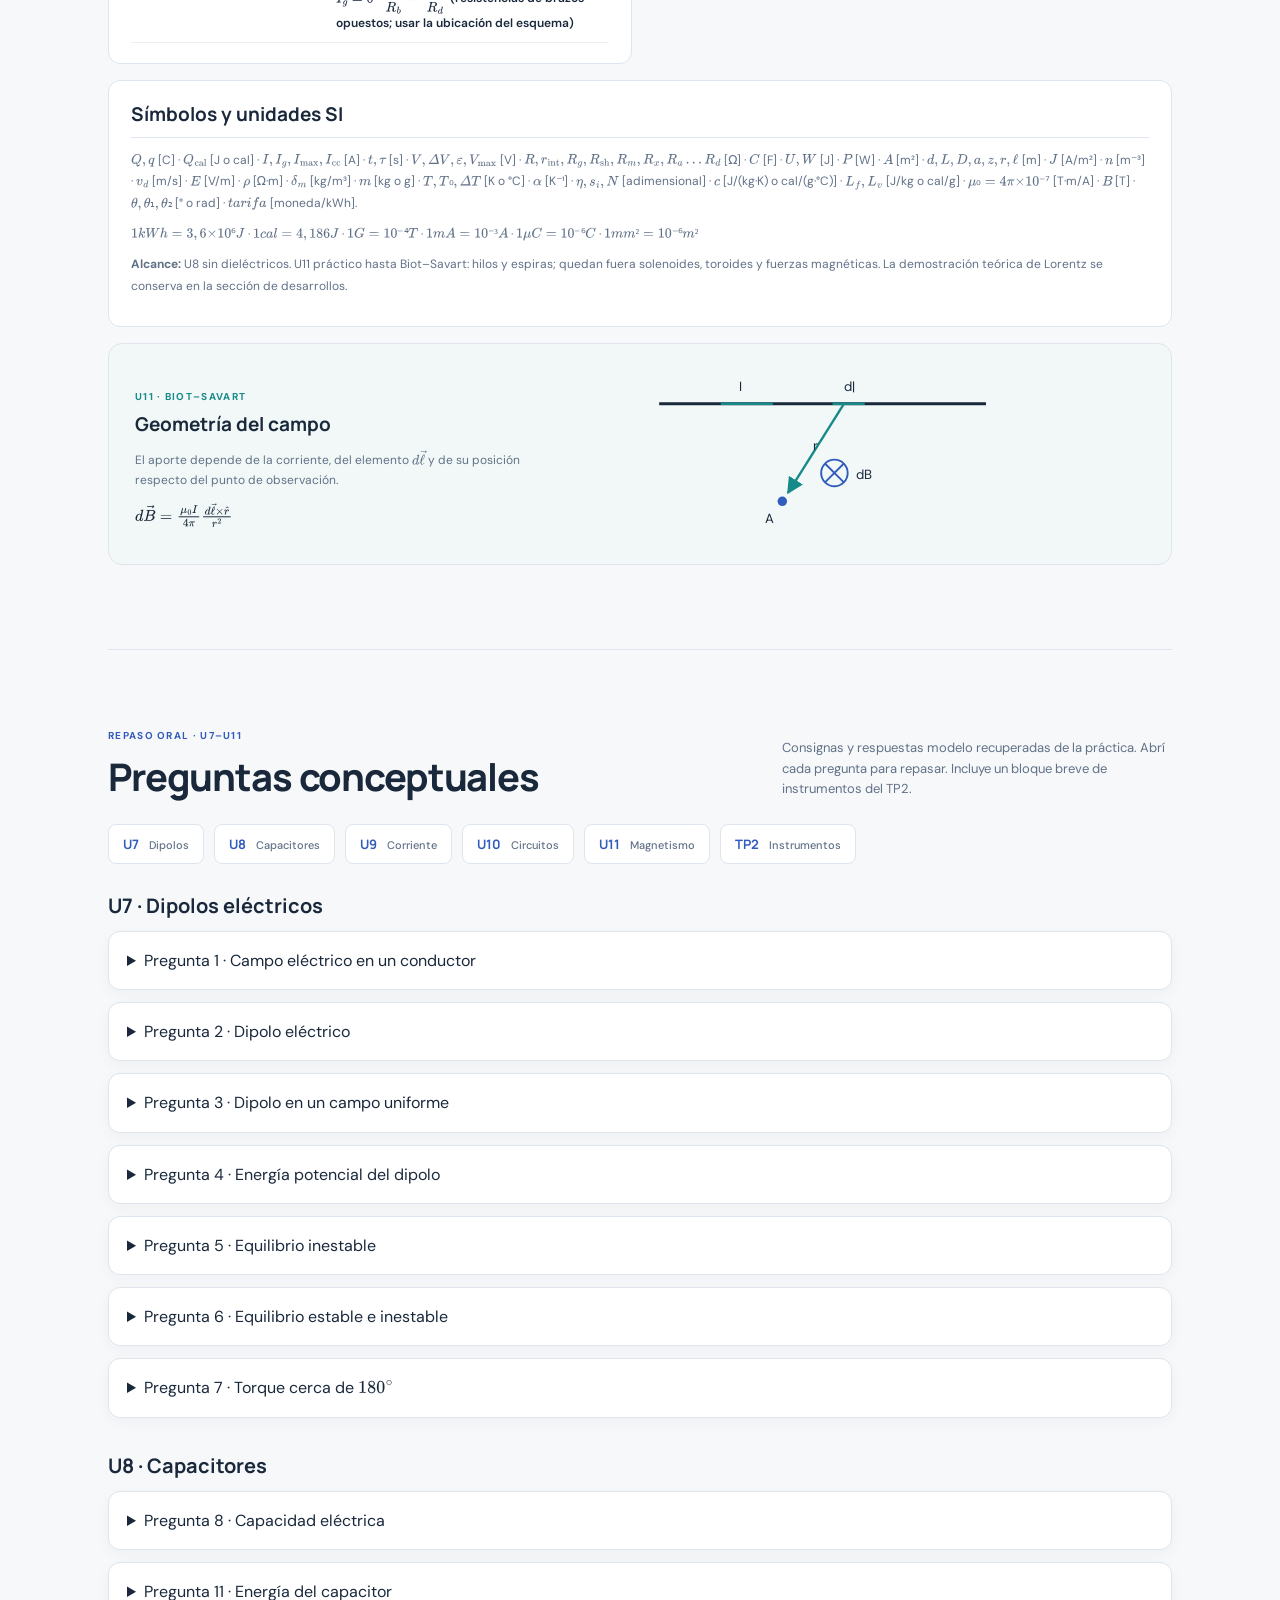
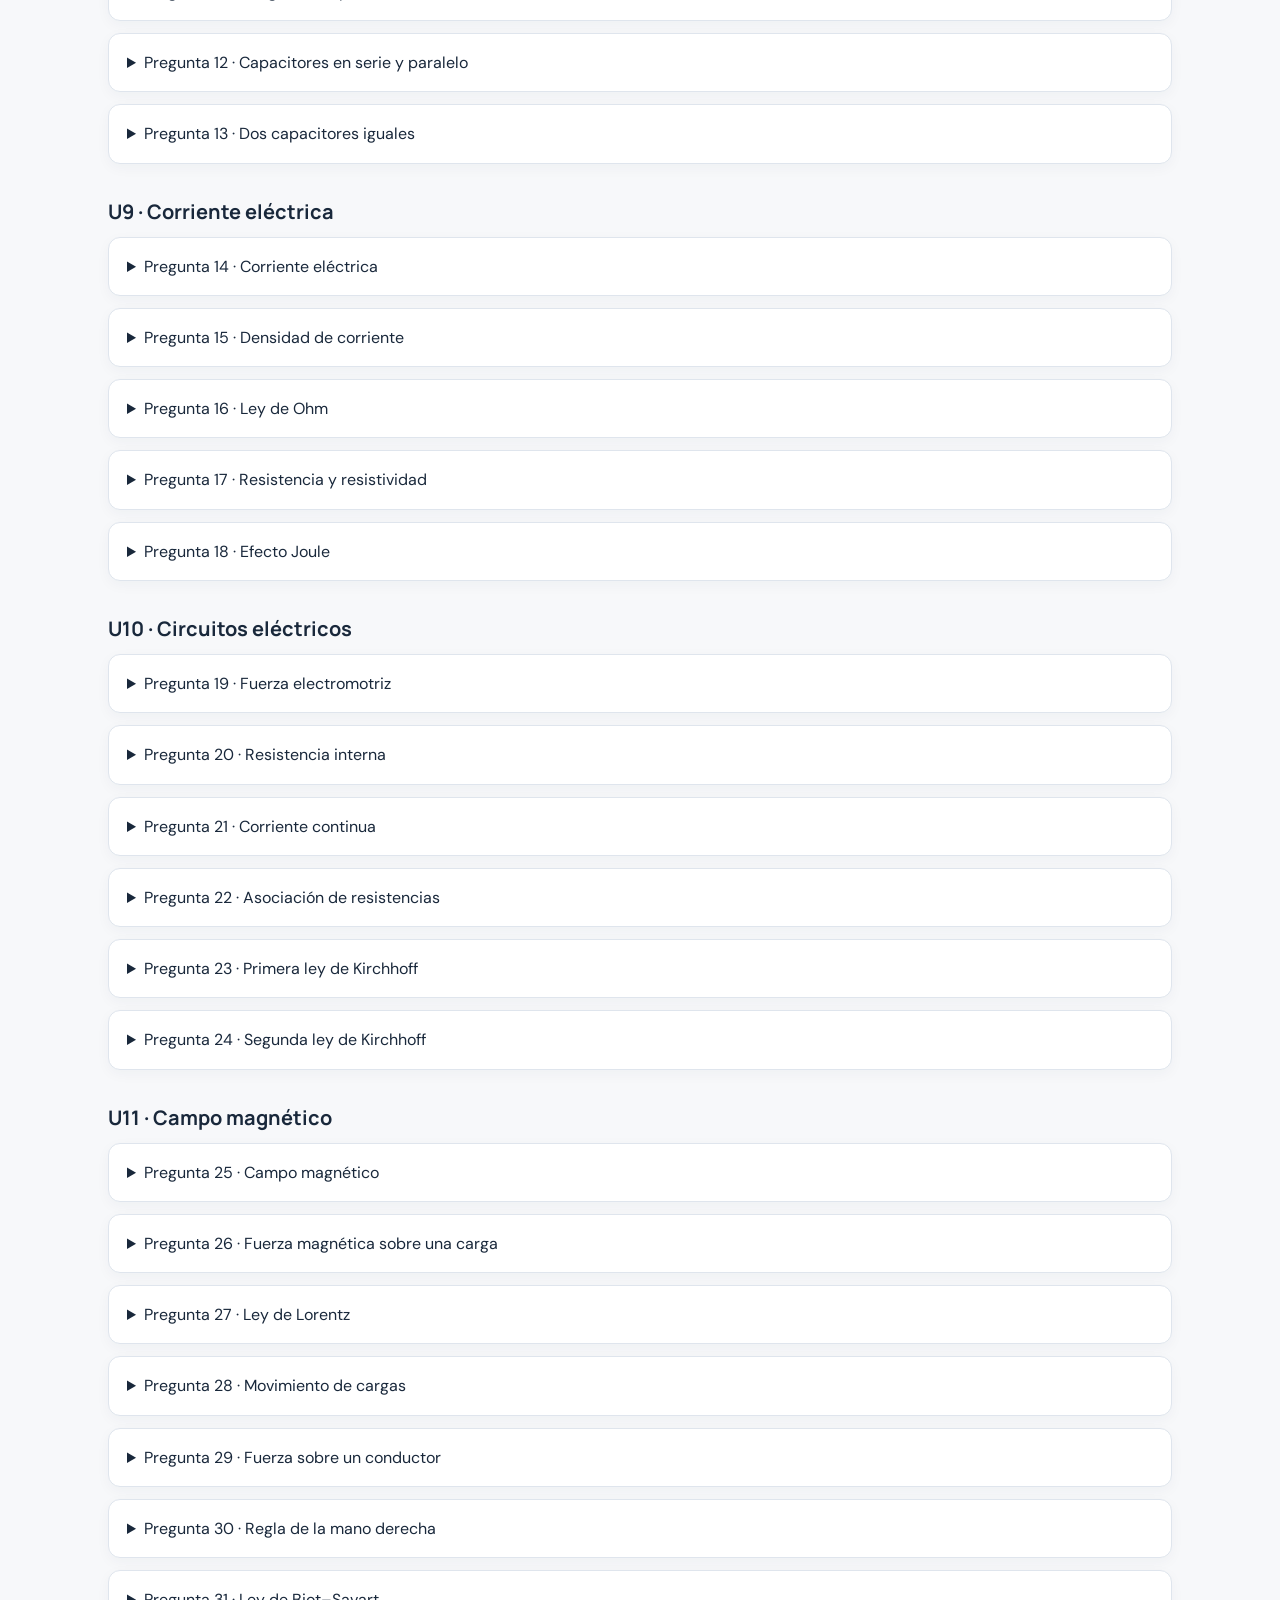
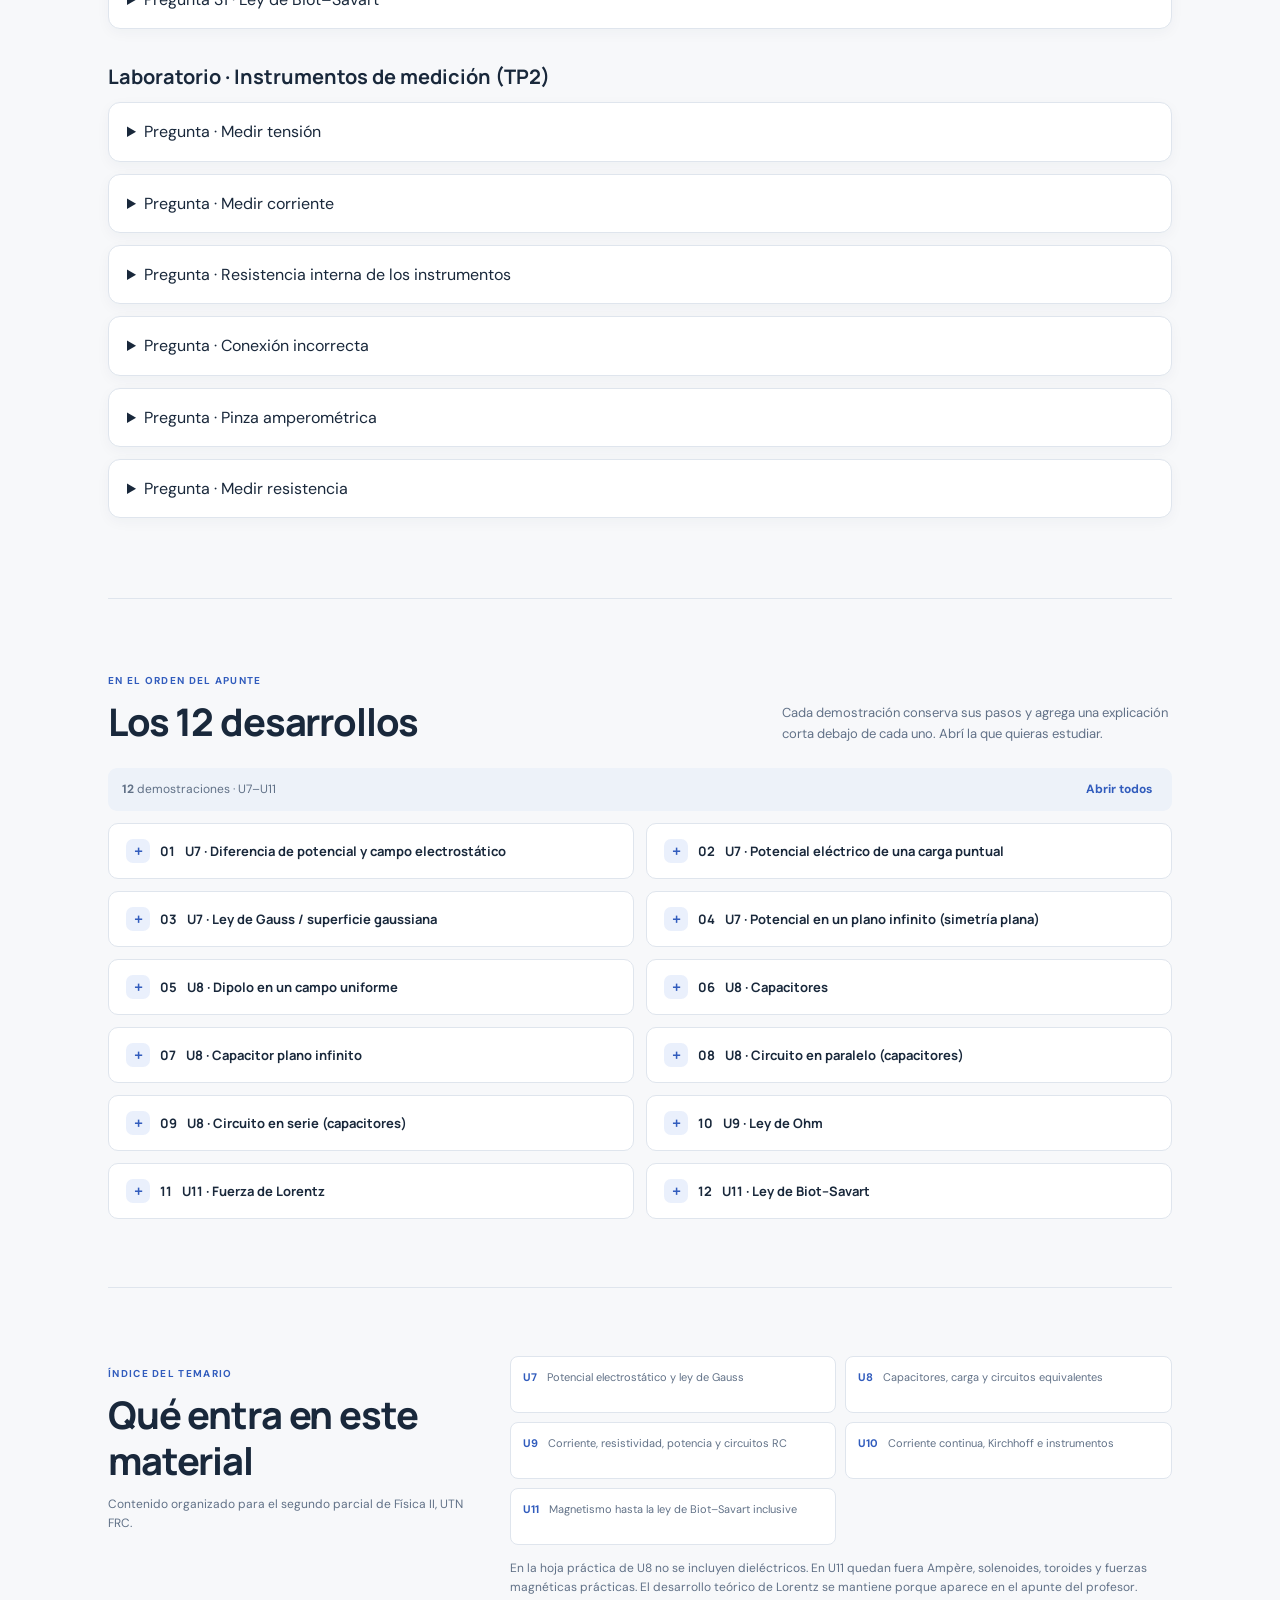
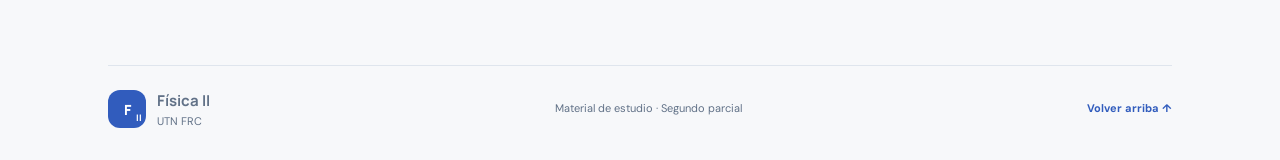
==== commit 6647f6ee: "Add conceptual quiz content and improve study diagrams" ====
--- a/index.html
+++ b/index.html
@@ -4,7 +4,7 @@
   <meta charset="utf-8">
   <meta name="viewport" content="width=device-width, initial-scale=1">
   <meta name="theme-color" content="#f7f8fa">
-  <meta name="description" content="Apuntes online de Física II para el segundo parcial: fórmulas U8–U11 y desarrollos teóricos explicados paso a paso.">
+  <meta name="description" content="Apuntes online de Física II para el segundo parcial: fórmulas, respuestas conceptuales, instrumentos de laboratorio y desarrollos teóricos.">
   <title>Física II · Apuntes para el segundo parcial</title>
   <link rel="stylesheet" href="css/site.css">
   <script>window.MathJax={tex:{inlineMath:[['\\(','\\)']],displayMath:[['\\[','\\]']]},svg:{fontCache:'global'},options:{enableMenu:false}};</script>
@@ -17,6 +17,7 @@
     <a class="brand" href="#inicio" aria-label="Física II, inicio"><span class="brand-mark">F<span>II</span></span><span><b>Física II</b><small>UTN FRC · Segundo parcial</small></span></a>
     <nav aria-label="Contenido principal">
       <a href="#formulas">Fórmulas</a>
+      <a href="#conceptuales">Conceptuales</a>
       <a href="#desarrollos">Desarrollos</a>
       <a href="#alcance">Temario</a>
     </nav>
@@ -28,7 +29,7 @@
         <p class="eyebrow">TU ESPACIO DE ESTUDIO</p>
         <h1>Física II,<br><em>clara y a mano.</em></h1>
         <p class="intro">Fórmulas de consulta rápida y desarrollos del parcial con sus pasos explicados brevemente. Todo en esta página.</p>
-        <div class="hero-actions"><a class="button primary" href="#formulas">Ir a las fórmulas <span>↓</span></a><a class="text-link" href="#desarrollos">Ver los 12 desarrollos</a></div>
+        <div class="hero-actions"><a class="button primary" href="#formulas">Ir a las fórmulas <span>↓</span></a><a class="text-link" href="#conceptuales">Practicar preguntas</a></div>
       </div>
       <div class="hero-art" aria-hidden="true">
         <div class="orbit orbit-one"></div><div class="orbit orbit-two"></div>
@@ -36,7 +37,7 @@
         <div class="field-line f1"></div><div class="field-line f2"></div><div class="field-line f3"></div>
         <span class="art-label">\(\vec E\)</span><span class="art-caption">campo eléctrico</span>
       </div>
-      <div class="hero-meta"><span>01 <b>Fórmulas breves</b></span><span>02 <b>12 demostraciones</b></span><span>03 <b>Gráficos de apoyo</b></span></div>
+      <div class="hero-meta"><span>01 <b>Fórmulas breves</b></span><span>02 <b>Preguntas modelo</b></span><span>03 <b>Gráficos de apoyo</b></span></div>
     </section>
 
     <section class="section" id="formulas">
@@ -54,14 +55,20 @@
         </article>
       </div>
       <figure class="graphic-card"><div class="graphic-copy"><span class="label">CAPACITOR RC</span><h3>Carga exponencial</h3><p>La tensión del capacitor se acerca a la de la fuente. La constante de tiempo marca la rapidez.</p><div class="equation">\(\tau=RC\qquad V_C(t)=\varepsilon(1-e^{-t/\tau})\)</div></div><svg class="rc-plot" viewBox="0 0 420 220" role="img" aria-label="Gráfico de carga RC, tensión creciente hacia epsilon según el tiempo"><path class="axis" d="M52 20V180H395"/><path class="guide" d="M52 60H395 M130 180V60"/><path class="curve" d="M52 180 C82 95 106 76 130 60 C182 28 250 22 395 22"/><text x="22" y="27">V<tspan baseline-shift="sub">C</tspan></text><text x="390" y="205">t</text><text x="20" y="65">ε</text><text x="118" y="202">τ</text><text x="0" y="185">0</text></svg></figure>
-      <div id="formula-content" class="formula-content" aria-live="polite"></div>
+      <div id="formula-content" class="formula-content"></div>
       <figure class="graphic-card biot-card"><div class="graphic-copy"><span class="label">U11 · BIOT–SAVART</span><h3>Geometría del campo</h3><p>El aporte depende de la corriente, del elemento \(d\vec\ell\) y de su posición respecto del punto de observación.</p><div class="equation">\(d\vec B=\frac{\mu_0 I}{4\pi}\frac{d\vec\ell\times\hat r}{r^2}\)</div></div><svg viewBox="0 0 420 190" role="img" aria-label="Elemento de corriente dl, punto A y vector r entre ambos"><path class="wire" d="M35 42H380"/><path class="arrow" d="M100 42H155"/><text x="119" y="28">I</text><path class="geom" d="M230 42L165 145"/><circle class="point" cx="165" cy="145" r="5"/><text x="147" y="168">A</text><text x="197" y="91">r</text><path class="arrow" d="M218 42H252"/><text x="230" y="28">dℓ</text><circle class="field" cx="220" cy="115" r="14"/><path class="field" d="M210 105L230 125M230 105L210 125"/><text x="243" y="121">dB</text></svg></figure>
+    </section>
+
+    <section class="section question-section" id="conceptuales">
+      <div class="section-head"><div><p class="eyebrow">REPASO ORAL · U7–U11</p><h2>Preguntas conceptuales</h2></div><p>Consignas y respuestas modelo recuperadas de la práctica. Abrí cada pregunta para repasar. Incluye un bloque breve de instrumentos del TP2.</p></div>
+      <nav class="unit-nav" aria-label="Índice de preguntas"><a href="#preguntas-u7">U7 <small>Dipolos</small></a><a href="#preguntas-u8">U8 <small>Capacitores</small></a><a href="#preguntas-u9">U9 <small>Corriente</small></a><a href="#preguntas-u10">U10 <small>Circuitos</small></a><a href="#preguntas-u11">U11 <small>Magnetismo</small></a><a href="#preguntas-lab">TP2 <small>Instrumentos</small></a></nav>
+      <div id="question-content" class="question-content"></div>
     </section>
 
     <section class="section derivation-section" id="desarrollos">
       <div class="section-head"><div><p class="eyebrow">EN EL ORDEN DEL APUNTE</p><h2>Los 12 desarrollos</h2></div><p>Cada demostración conserva sus pasos y agrega una explicación corta debajo de cada uno. Abrí la que quieras estudiar.</p></div>
       <div class="dev-toolbar"><span><b>12</b> demostraciones · U7–U11</span><button id="toggle-all" type="button">Abrir todos</button></div>
-      <div id="development-content" class="development-content" aria-live="polite"></div>
+      <div id="development-content" class="development-content"></div>
     </section>
 
     <section class="section scope" id="alcance"><div><p class="eyebrow">ÍNDICE DEL TEMARIO</p><h2>Qué entra en este material</h2><p>Contenido organizado para el segundo parcial de Física II, UTN FRC.</p></div><div class="scope-grid"><div><b>U7</b><span>Potencial electrostático y ley de Gauss</span></div><div><b>U8</b><span>Capacitores, carga y circuitos equivalentes</span></div><div><b>U9</b><span>Corriente, resistividad, potencia y circuitos RC</span></div><div><b>U10</b><span>Corriente continua, Kirchhoff e instrumentos</span></div><div><b>U11</b><span>Magnetismo hasta la ley de Biot–Savart inclusive</span></div></div><p class="scope-note">En la hoja práctica de U8 no se incluyen dieléctricos. En U11 quedan fuera Ampère, solenoides, toroides y fuerzas magnéticas prácticas. El desarrollo teórico de Lorentz se mantiene porque aparece en el apunte del profesor.</p></section>
--- a/css/site.css
+++ b/css/site.css
@@ -11,4 +11,33 @@
 @media(max-width:960px){.formula-content{grid-template-columns:1fr}}
 @media(max-width:580px){.top{height:auto;min-height:65px;padding:10px 16px;gap:10px;align-items:flex-start;flex-direction:column}.top nav{width:100%;gap:1px}.top nav a{padding:7px 10px;font-size:12px}main{padding:0 16px}.hero{display:block;padding:45px 0 20px}.hero-art{margin-top:28px;height:210px}.hero-meta{gap:10px;justify-content:space-between;margin-top:21px}.hero-meta span{gap:5px;display:block}.hero-meta b{display:block;font-size:10px}.hero-actions{gap:12px;flex-wrap:wrap}.intro{font-size:15px}.section-head{align-items:flex-start;flex-direction:column;gap:8px}.section-head>p{font-size:12px}.compare-intro{align-items:flex-start;flex-direction:column;gap:5px}.compare-intro p{max-width:none}.compare-card{padding:13px}.topology{gap:7px}.topology>div{padding:8px}.topology p{min-height:35px}.topology svg{height:58px}.graphic-card{grid-template-columns:1fr;padding:17px}.rc-plot{max-height:150px}.formula-content>article{padding:16px 12px}.formula-content table{font-size:11px}.formula-content td,.formula-content th{padding:7px 5px}.development-content{grid-template-columns:1fr}.dev-toolbar{font-size:11px}.scope-grid{grid-template-columns:1fr}footer{padding:20px 16px;gap:15px;flex-wrap:wrap}footer>span{order:3;width:100%}}
 @media(prefers-reduced-motion:reduce){:root{scroll-behavior:auto}}
-.table-scroll{max-width:100%;overflow-x:auto;-webkit-overflow-scrolling:touch;overscroll-behavior-inline:contain}.table-scroll table{min-width:430px}.table-scroll.cols-3 table{min-width:520px}.table-scroll.cols-4 table{min-width:620px}.dev-drawing{margin:12px 0;padding:8px;background:#f3f6fb;border:1px solid #e1e8f1;border-radius:8px}.dev-drawing svg{display:block;width:100%;max-height:190px}
+.table-scroll{max-width:100%;overflow-x:auto;-webkit-overflow-scrolling:touch;overscroll-behavior-inline:contain;scrollbar-width:thin;scrollbar-color:#b7c6d8 transparent}.table-scroll table{min-width:430px}.table-scroll.cols-3 table{min-width:520px}.table-scroll.cols-4 table{min-width:620px}.dev-drawing{margin:12px 0;padding:8px;background:#f3f6fb;border:1px solid #e1e8f1;border-radius:8px}.dev-drawing svg{display:block;width:100%;max-height:190px}
+
+/* En mobile, preservar el ancho de las tablas con ecuaciones largas y dejar que se deslicen dentro de su tarjeta. */
+@media(max-width:580px){
+  #u9 .table-scroll:first-of-type table{min-width:520px}
+  #u9 .table-scroll:nth-of-type(2) table{min-width:640px}
+  #u10 .table-scroll table{min-width:520px}
+  #u11 .table-scroll table{min-width:620px}
+  .development-content .dev-body li p{white-space:normal;overflow:visible;text-overflow:clip;line-height:1.4}
+}
+
+/* Estilos de preguntas conceptuales integradas al sitio. */
+#question-content{display:grid;gap:22px;align-items:start}
+.question-unit{min-width:0}
+.question-unit>h3{font:700 20px Manrope,sans-serif;margin:0 0 12px;color:var(--ink)}
+.question-card{background:var(--white);border:1px solid var(--line);border-radius:12px;padding:16px 18px;margin:0 0 12px;box-shadow:0 4px 14px rgba(31,52,81,.04)}
+.question-prompt{font-size:14px;line-height:1.5;font-weight:700;color:var(--ink);margin:0 0 10px}
+.question-body{display:grid;gap:10px;font-size:13px;line-height:1.6;color:var(--muted);min-width:0}
+.question-body p{margin:0}
+.question-body ul,.question-body ol{margin:0;padding-left:22px}
+.question-body li+li{margin-top:5px}
+.model-answer{background:var(--blue-soft);border-left:3px solid var(--blue);border-radius:7px;padding:11px 13px;color:var(--ink);font-size:13px;line-height:1.55}
+.model-answer strong,.model-answer b{color:var(--blue)}
+.question-body mjx-container,.model-answer mjx-container{max-width:100%}
+@media(max-width:580px){
+  .question-unit>h3{font-size:18px}
+  .question-card{padding:14px 13px}
+  .question-prompt{font-size:13px}
+  .question-body,.model-answer{font-size:12px}
+}
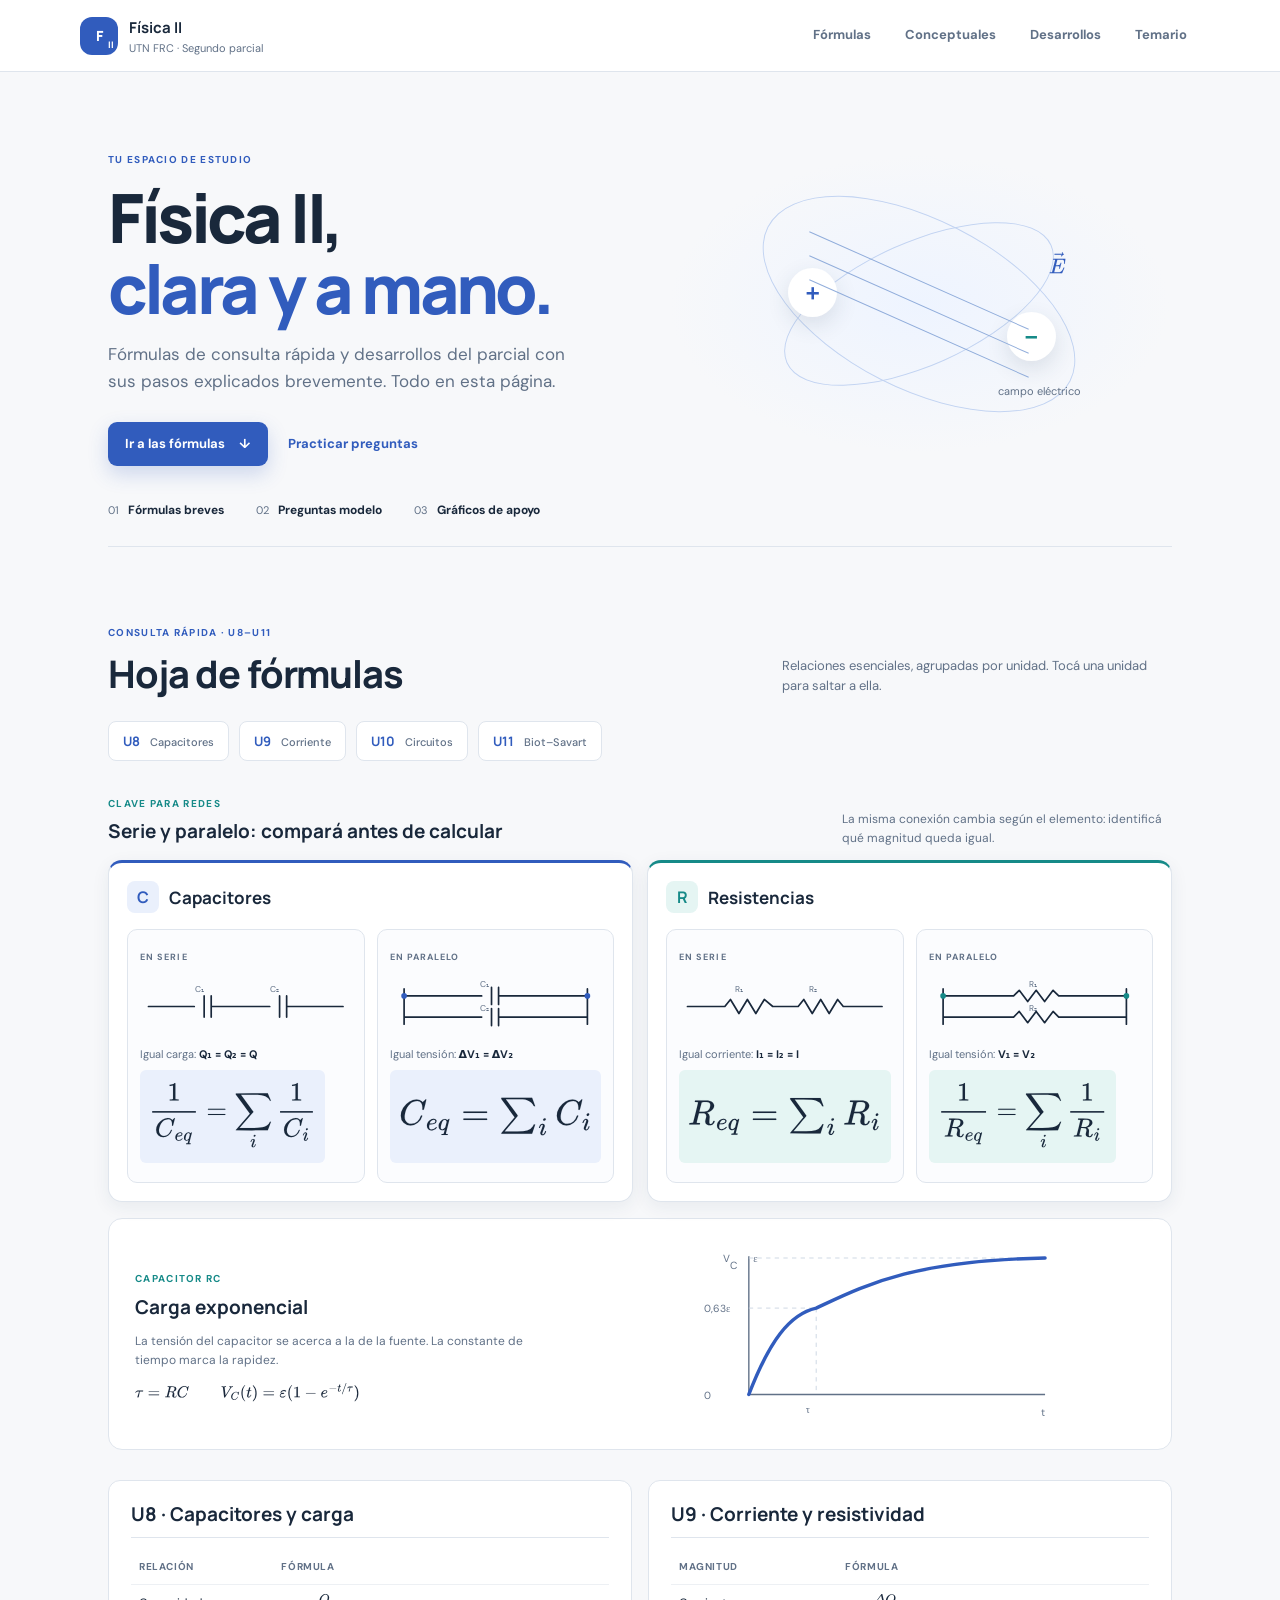
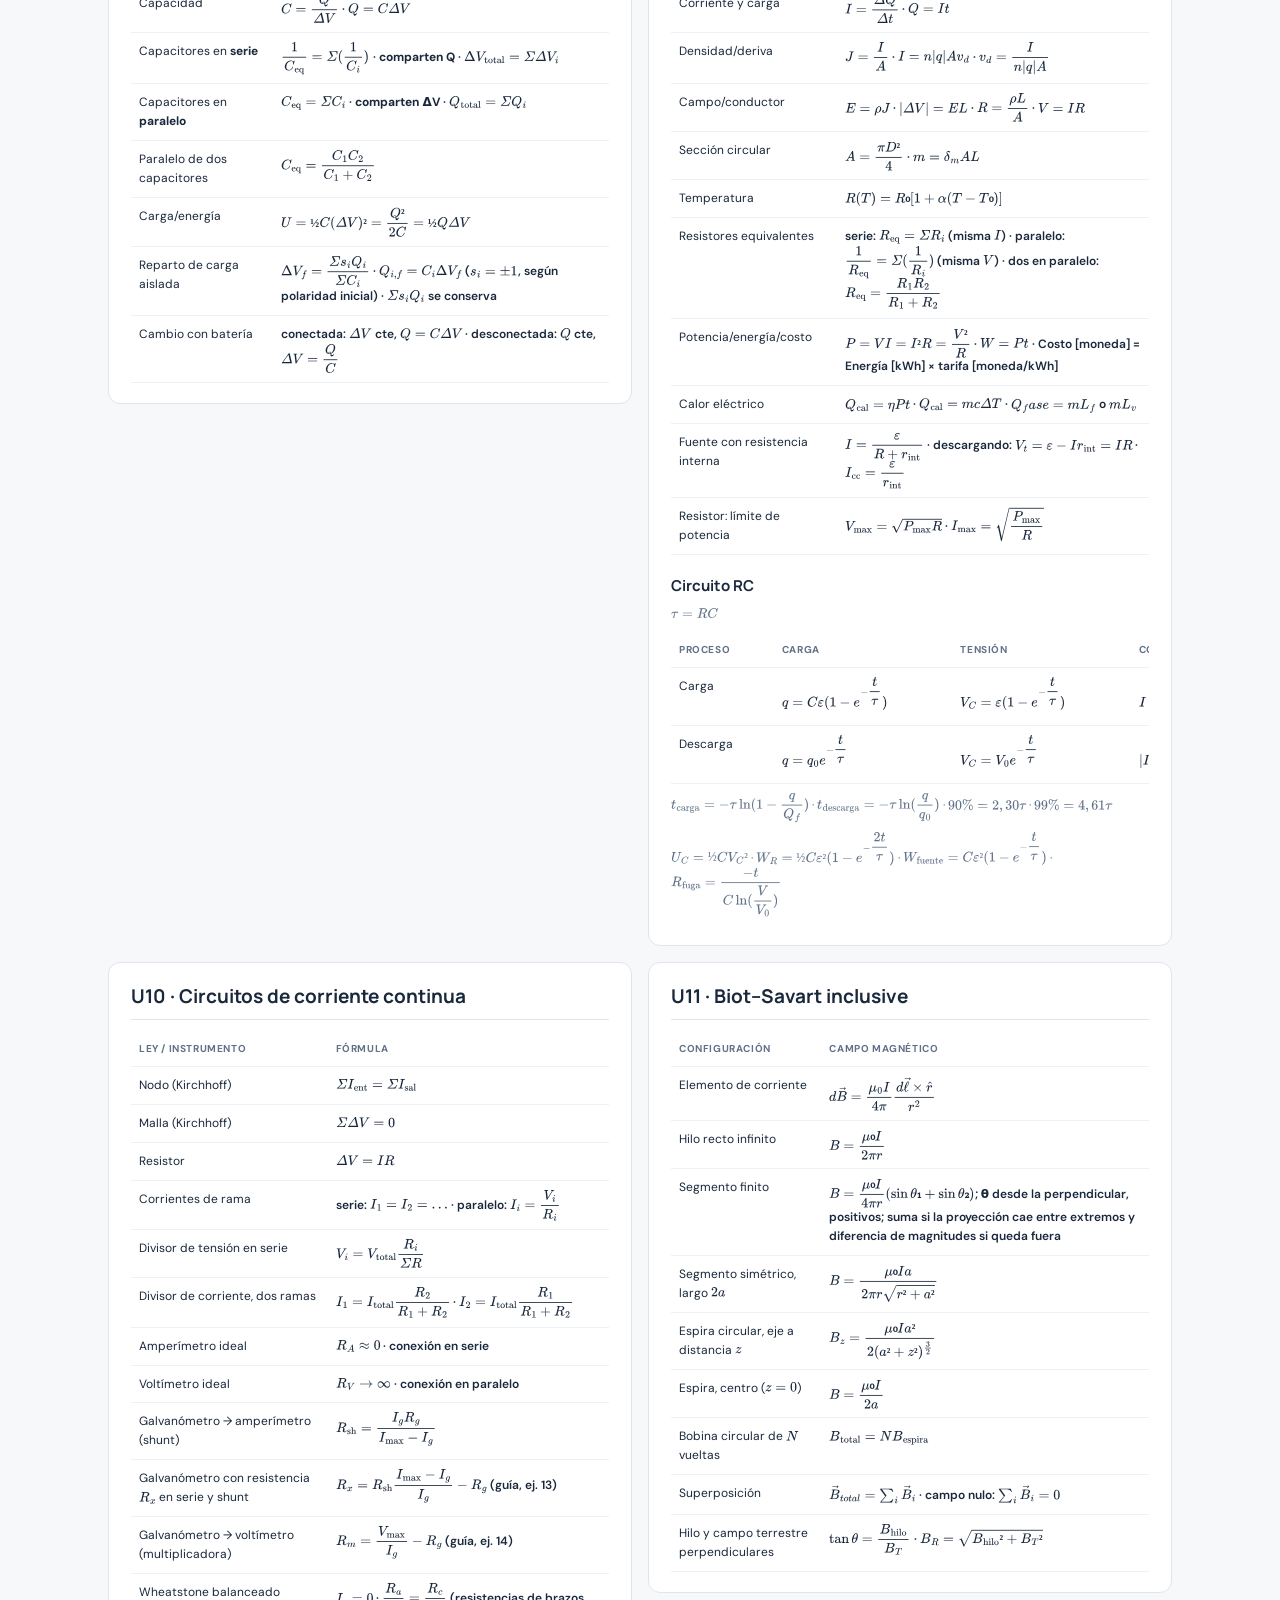
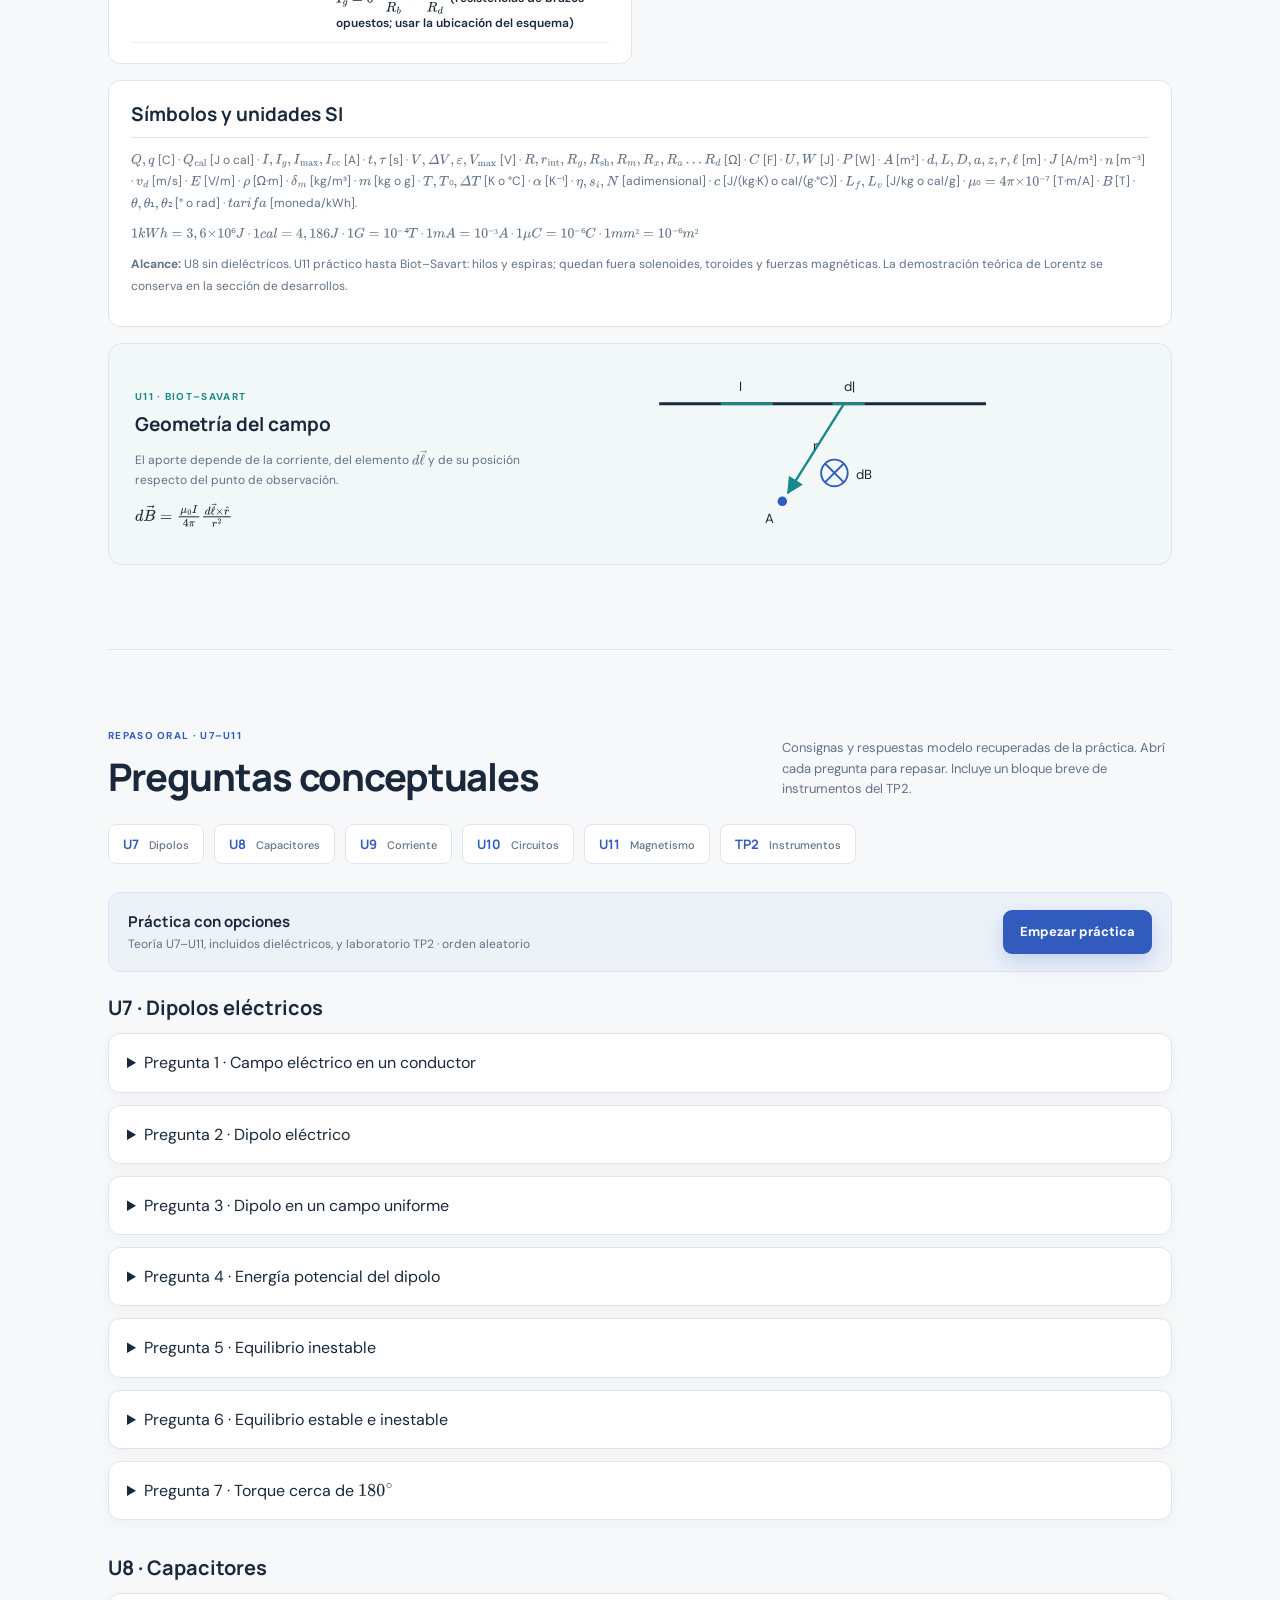
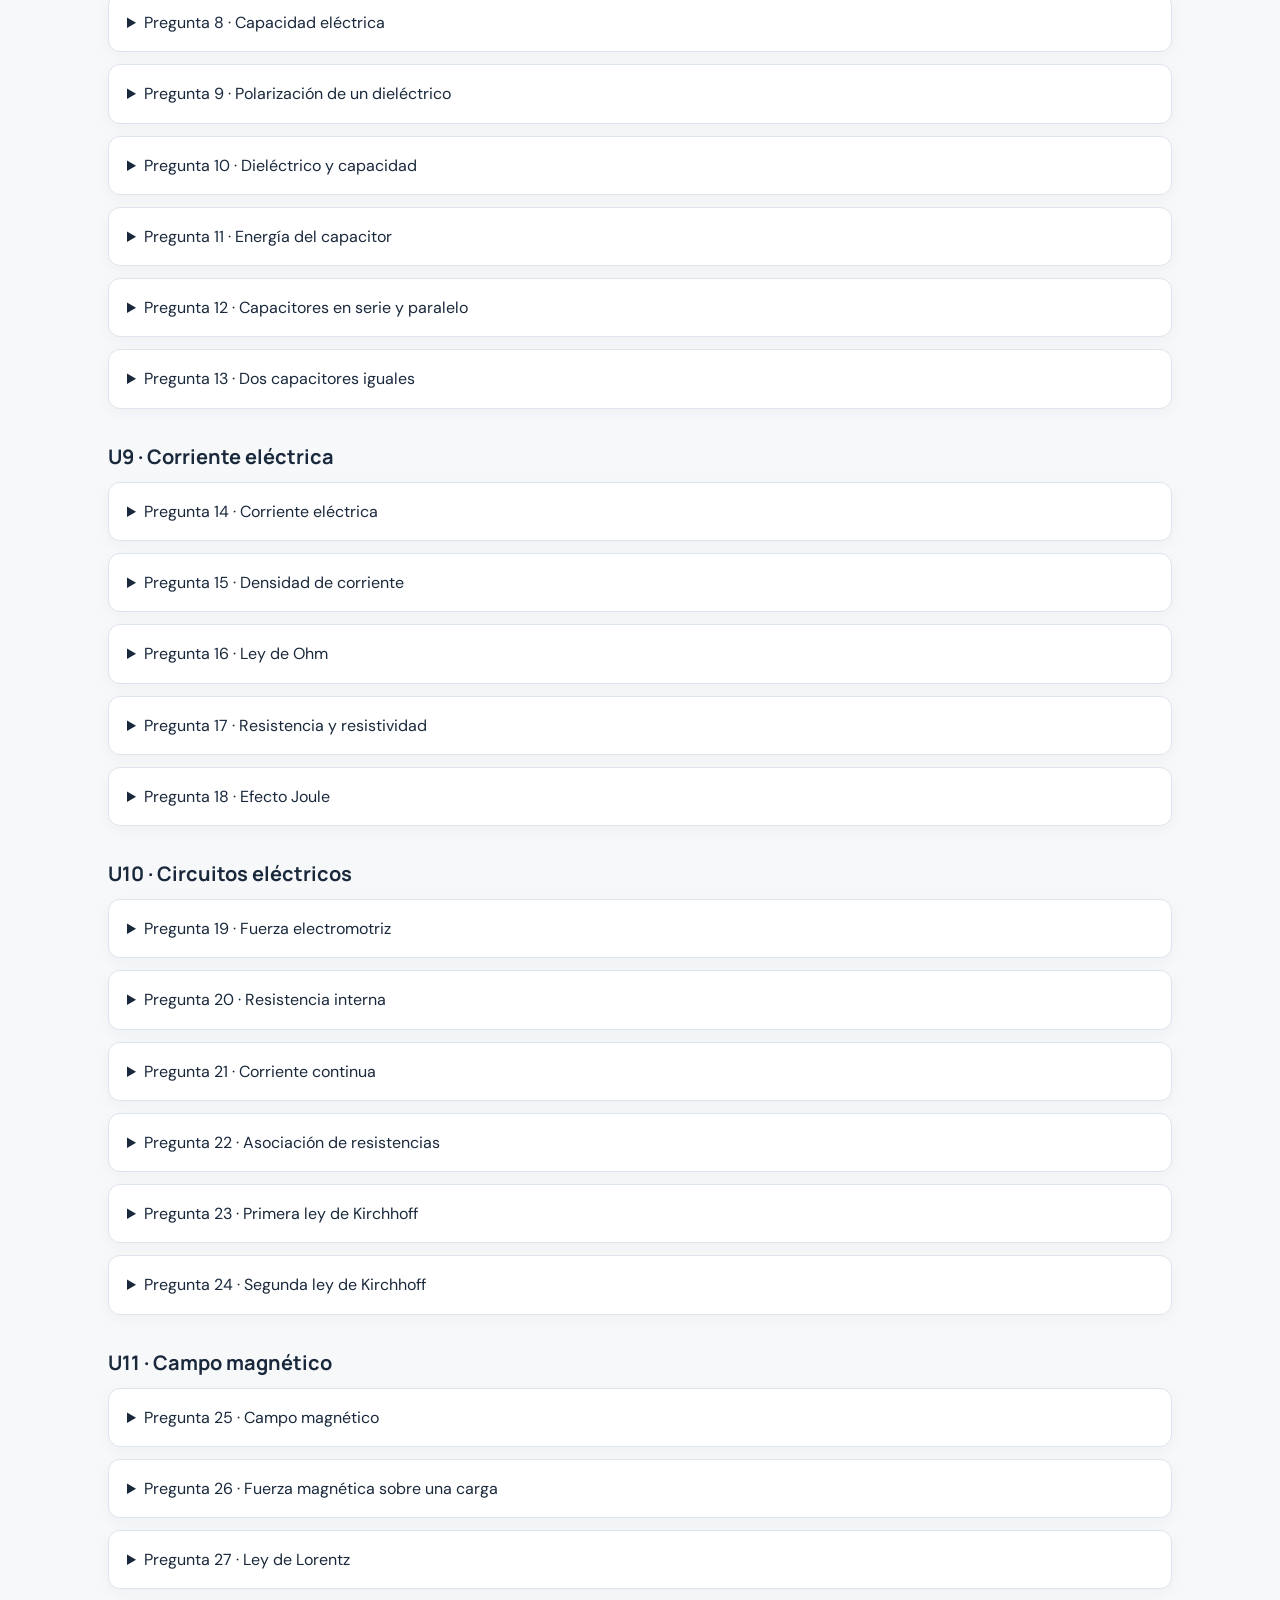
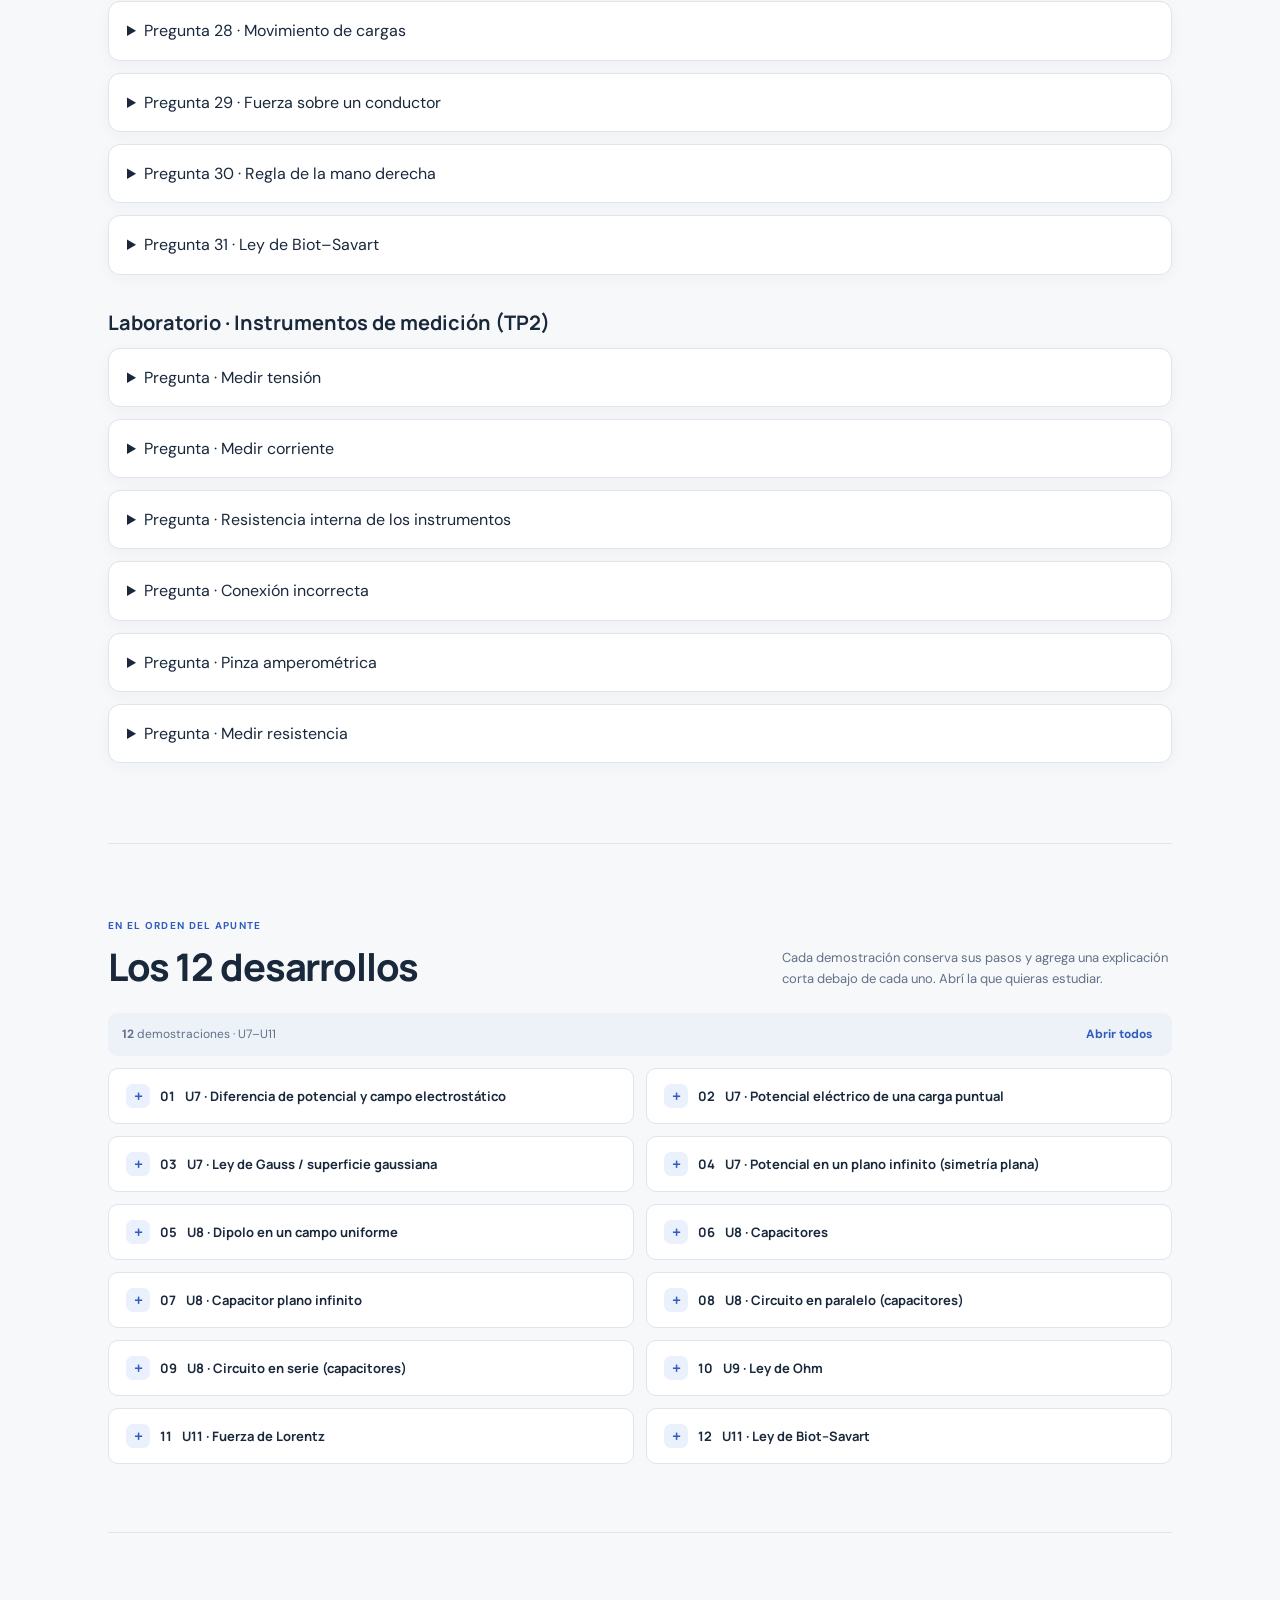
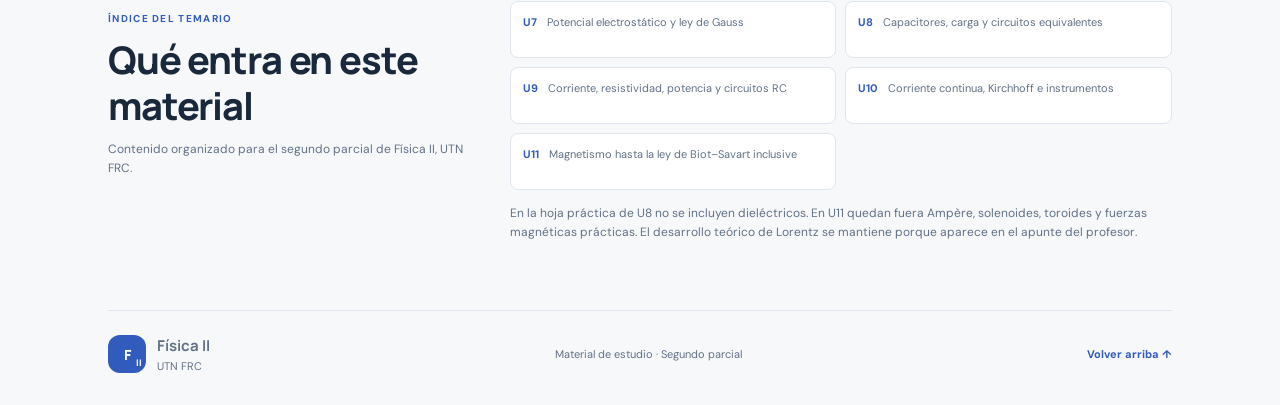
==== commit 69c9dd4e: "Add randomized conceptual and lab quiz" ====
--- a/index.html
+++ b/index.html
@@ -6,11 +6,13 @@
   <meta name="theme-color" content="#f7f8fa">
   <meta name="description" content="Apuntes online de Física II para el segundo parcial: fórmulas, respuestas conceptuales, instrumentos de laboratorio y desarrollos teóricos.">
   <title>Física II · Apuntes para el segundo parcial</title>
-  <link rel="stylesheet" href="css/site.css">
+  <link rel="stylesheet" href="css/site.css?v=4">
   <script>window.MathJax={tex:{inlineMath:[['\\(','\\)']],displayMath:[['\\[','\\]']]},svg:{fontCache:'global'},options:{enableMenu:false}};</script>
   <script src="vendor/tex-svg.js" defer></script>
-  <script src="content/graficos.js" defer></script>
-  <script src="js/site.js" defer></script>
+  <script src="content/graficos.js?v=3" defer></script>
+  <script src="js/site.js?v=4" defer></script>
+  <script src="content/quiz.js?v=2" defer></script>
+  <script src="js/quiz.js?v=2" defer></script>
 </head>
 <body>
   <header class="top">
@@ -62,6 +64,8 @@
     <section class="section question-section" id="conceptuales">
       <div class="section-head"><div><p class="eyebrow">REPASO ORAL · U7–U11</p><h2>Preguntas conceptuales</h2></div><p>Consignas y respuestas modelo recuperadas de la práctica. Abrí cada pregunta para repasar. Incluye un bloque breve de instrumentos del TP2.</p></div>
       <nav class="unit-nav" aria-label="Índice de preguntas"><a href="#preguntas-u7">U7 <small>Dipolos</small></a><a href="#preguntas-u8">U8 <small>Capacitores</small></a><a href="#preguntas-u9">U9 <small>Corriente</small></a><a href="#preguntas-u10">U10 <small>Circuitos</small></a><a href="#preguntas-u11">U11 <small>Magnetismo</small></a><a href="#preguntas-lab">TP2 <small>Instrumentos</small></a></nav>
+      <div class="quiz-launch"><div><b>Práctica con opciones</b><span>Teoría U7–U11, incluidos dieléctricos, y laboratorio TP2 · orden aleatorio</span></div><button class="button primary" id="start-quiz" type="button">Empezar práctica</button></div>
+      <div id="quiz-app" class="quiz-app" hidden></div>
       <div id="question-content" class="question-content"></div>
     </section>
 
--- a/css/site.css
+++ b/css/site.css
@@ -41,3 +41,18 @@
   .question-prompt{font-size:13px}
   .question-body,.model-answer{font-size:12px}
 }
+
+/* Práctica interactiva con respuestas por teclado o botones. */
+.quiz-launch{display:flex;justify-content:space-between;align-items:center;gap:16px;margin:0 0 22px;padding:17px 19px;background:#edf2f9;border:1px solid #dce5f0;border-radius:12px}
+.quiz-launch>div{display:grid;gap:3px}.quiz-launch b{font:700 15px Manrope,sans-serif}.quiz-launch span{color:var(--muted);font-size:12px}.quiz-launch button,.quiz-actions button{cursor:pointer;border:0}
+.quiz-app{scroll-margin-top:88px;margin:0 0 30px}.quiz-panel{background:white;border:1px solid var(--line);border-radius:14px;padding:22px;box-shadow:var(--shadow)}
+.quiz-topline{display:flex;align-items:center;gap:14px;color:var(--muted);font-size:12px}.quiz-topline>span:last-child{margin-left:auto}.quiz-tag{color:var(--blue);background:var(--blue-soft);border-radius:20px;padding:5px 10px;font-weight:700}
+.quiz-progress{height:5px;background:#edf0f4;border-radius:8px;margin:15px 0 22px;overflow:hidden}.quiz-progress span{display:block;height:100%;background:var(--blue);border-radius:inherit;transition:width .2s ease}
+.quiz-fieldset{border:0;padding:0;margin:0;min-width:0}.quiz-fieldset legend{font:700 clamp(17px,2.2vw,21px)/1.4 Manrope,sans-serif;margin:0 0 18px;padding:0;width:100%}.quiz-options{display:grid;gap:9px}
+.quiz-option{display:flex;align-items:flex-start;gap:12px;width:100%;text-align:left;padding:12px 14px;border:1px solid var(--line);border-radius:9px;background:#fbfcfe;cursor:pointer;line-height:1.5;font-size:13px;transition:border-color .15s,background .15s}
+.quiz-option:hover,.quiz-option.is-selected{border-color:var(--blue);background:var(--blue-soft)}.quiz-number{flex:none;display:grid;place-items:center;width:23px;height:23px;border:1px solid #cbd6e4;border-radius:6px;background:white;color:var(--blue);font-weight:800;font-size:11px}
+.quiz-option.is-correct{border-color:#168a60;background:#e7f6ef}.quiz-option.is-correct .quiz-number{color:#087047;border-color:#80c4a3}.quiz-option.is-incorrect{border-color:#bc4d55;background:#fff0f0}.quiz-option.is-incorrect .quiz-number{color:#a22c35;border-color:#e3a4a7}.quiz-option:disabled{cursor:default;color:var(--ink);opacity:1}
+.quiz-feedback{min-height:24px;margin:16px 0 12px;color:var(--muted);font-size:12px;line-height:1.55}.quiz-feedback.good{color:#087047}.quiz-feedback.bad{color:#a22c35}.quiz-actions{display:flex;align-items:center;gap:10px;flex-wrap:wrap}.quiz-actions .button{border:0;cursor:pointer}.quiz-actions .button:disabled{opacity:.45;cursor:not-allowed}.quiz-actions .text-link{border:0;background:transparent;padding:8px;cursor:pointer}
+.quiz-actions kbd{font:600 10px 'DM Sans',sans-serif;padding:2px 5px;border:1px solid #ffffff70;border-radius:4px;background:#ffffff20}.quiz-actions .secondary{background:var(--teal);color:#fff}.quiz-result{text-align:center;padding:30px 22px}.quiz-result h3{font:750 27px Manrope,sans-serif;margin:6px 0}.quiz-result-copy{color:var(--muted);font-size:13px;margin-bottom:20px}.quiz-result .quiz-actions{justify-content:center}.quiz-app :focus-visible,.quiz-launch :focus-visible{outline:3px solid #e3ae4e;outline-offset:3px}
+@media(max-width:580px){.quiz-launch{align-items:flex-start;flex-direction:column;padding:14px}.quiz-launch button{width:100%;justify-content:center}.quiz-panel{padding:16px 13px}.quiz-topline{gap:8px;font-size:10px}.quiz-option{padding:11px 9px;gap:8px;font-size:12px}.quiz-actions{gap:7px}.quiz-actions .text-link{margin-left:auto}.quiz-result h3{font-size:22px}}
+@media(prefers-reduced-motion:reduce){.quiz-progress span,.quiz-option{transition:none}}
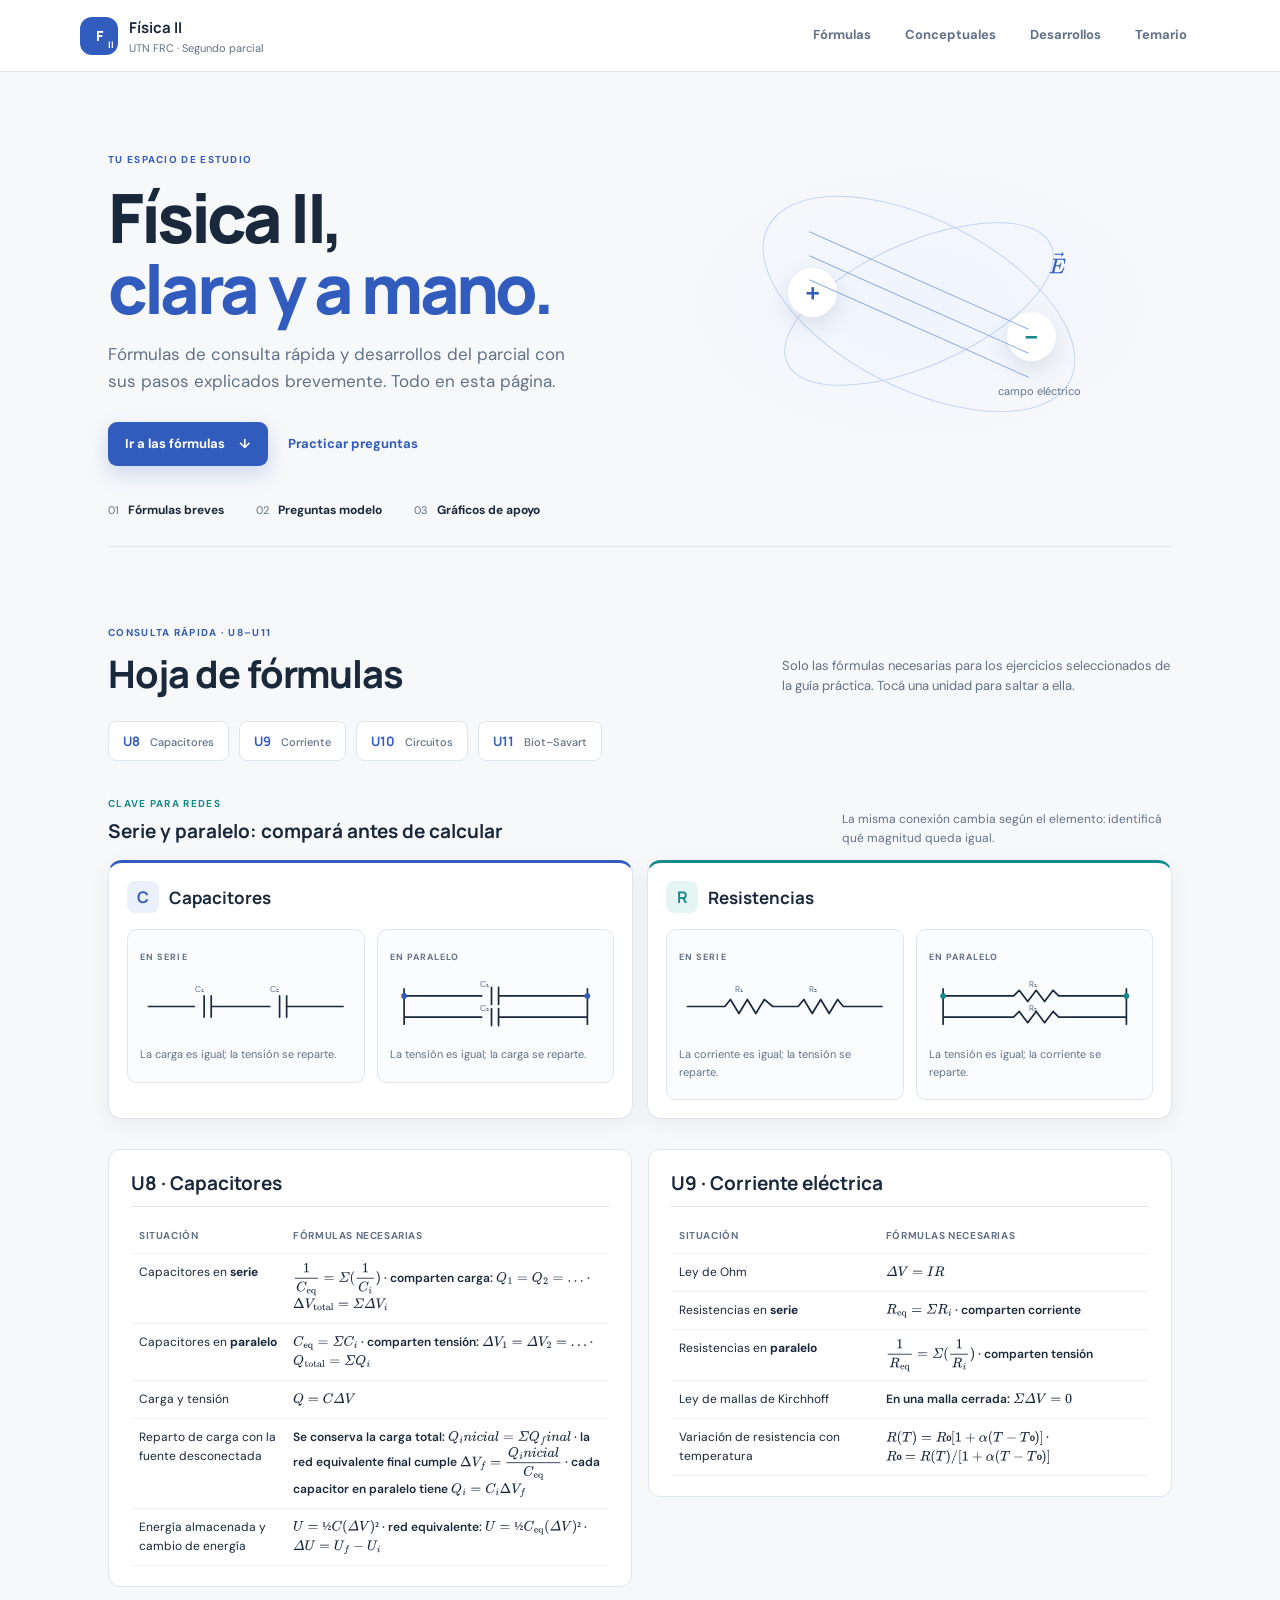
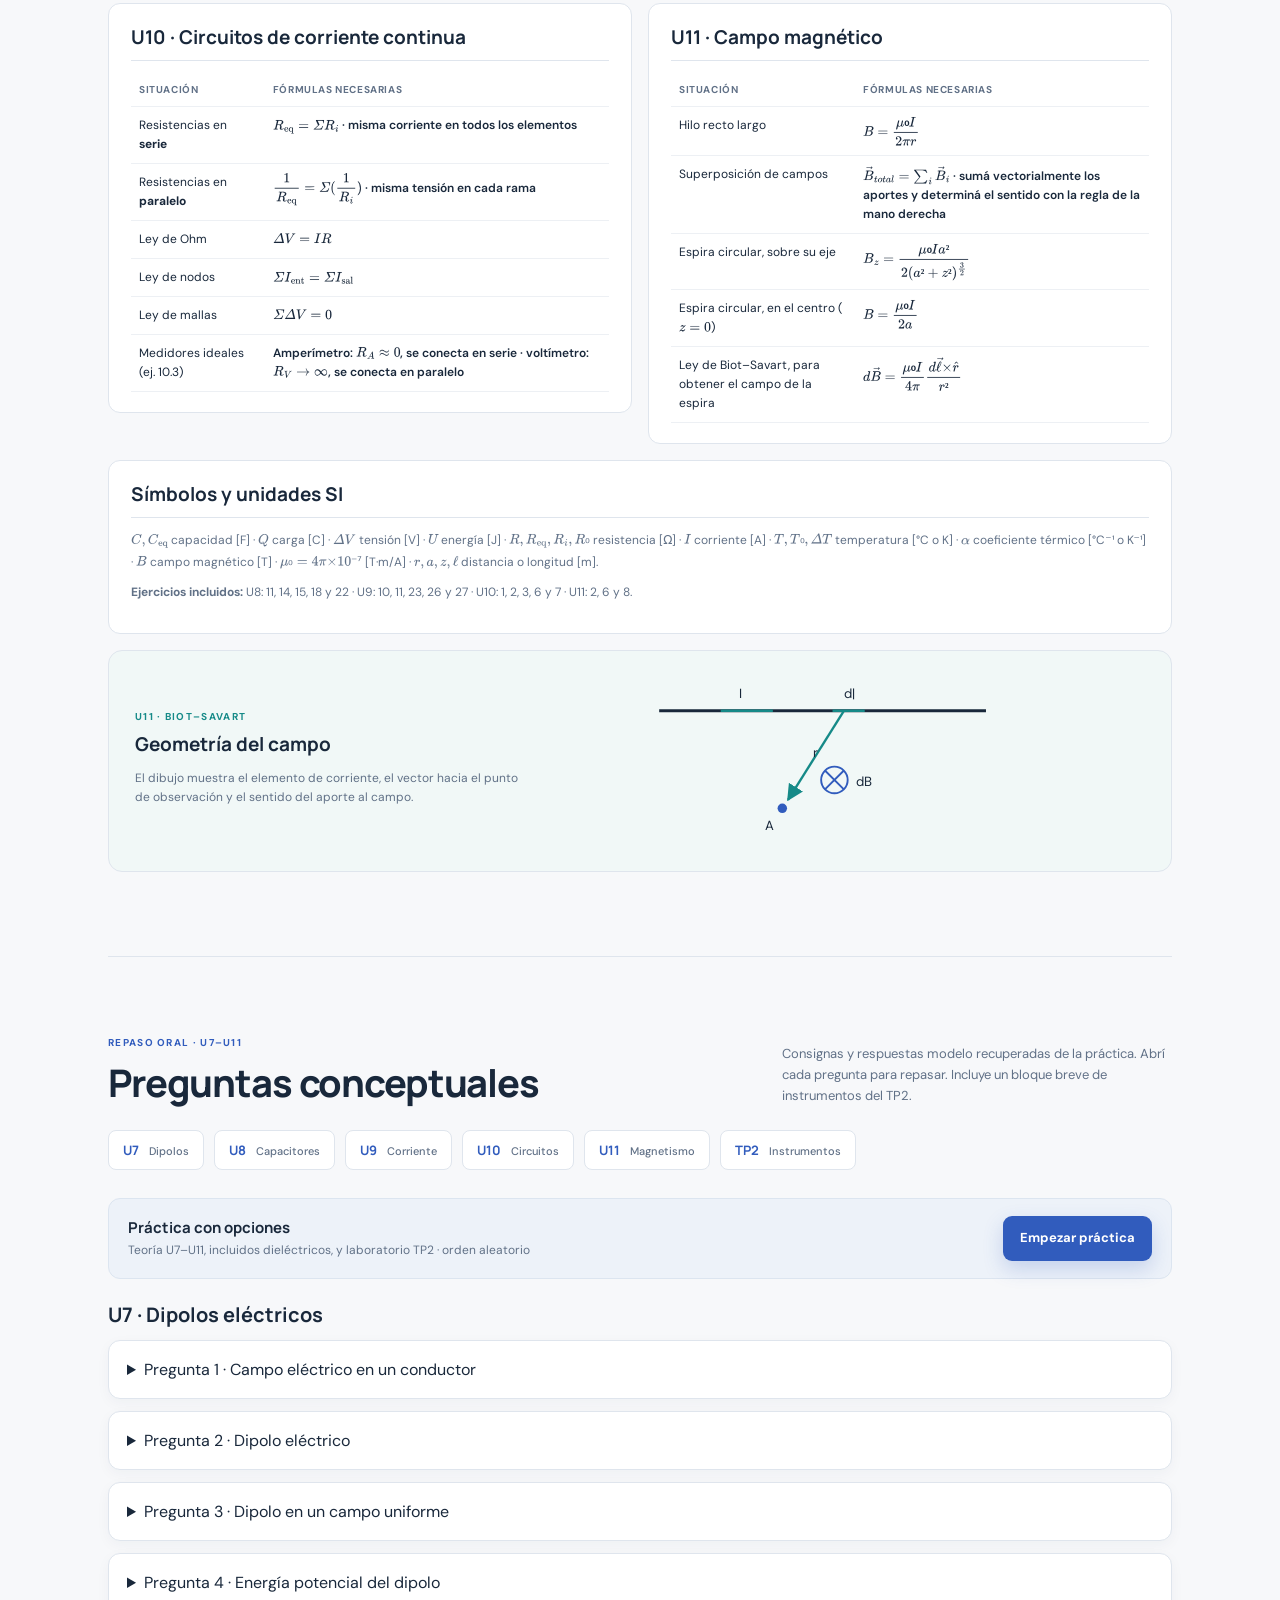
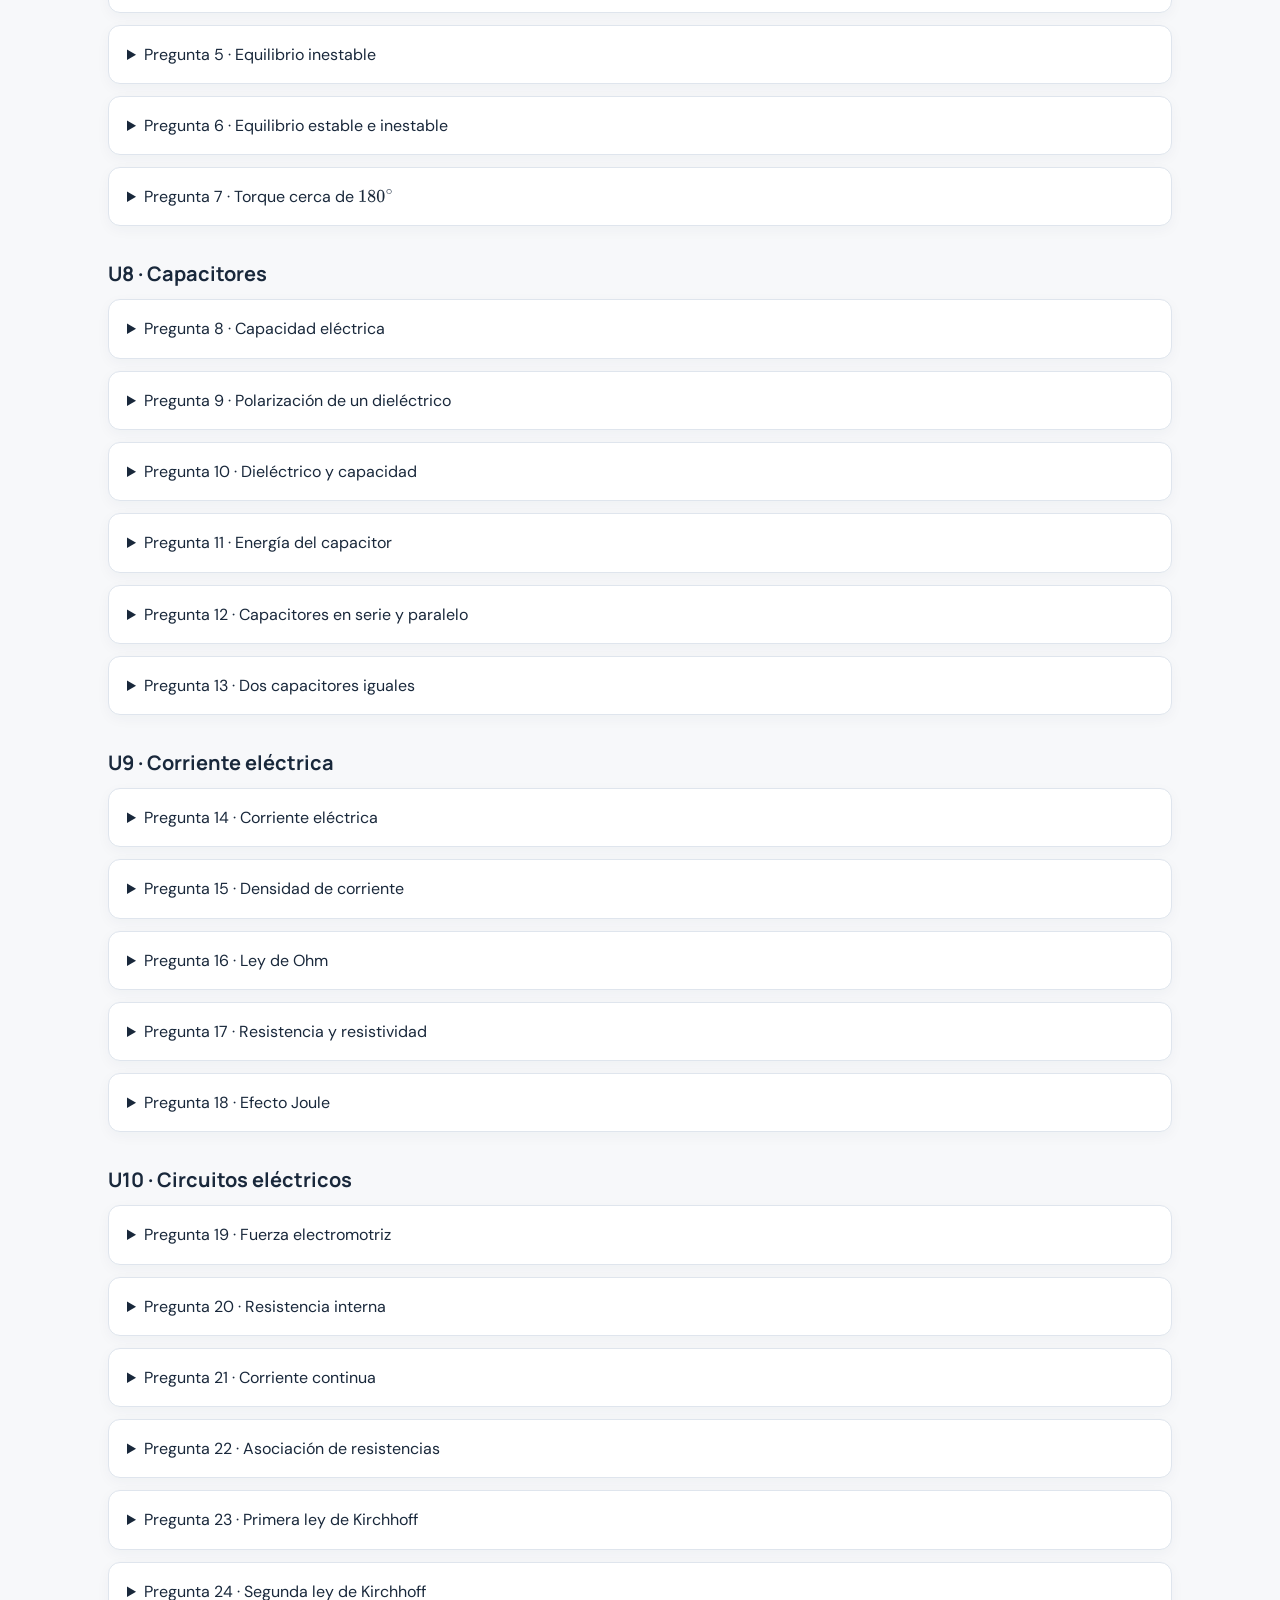
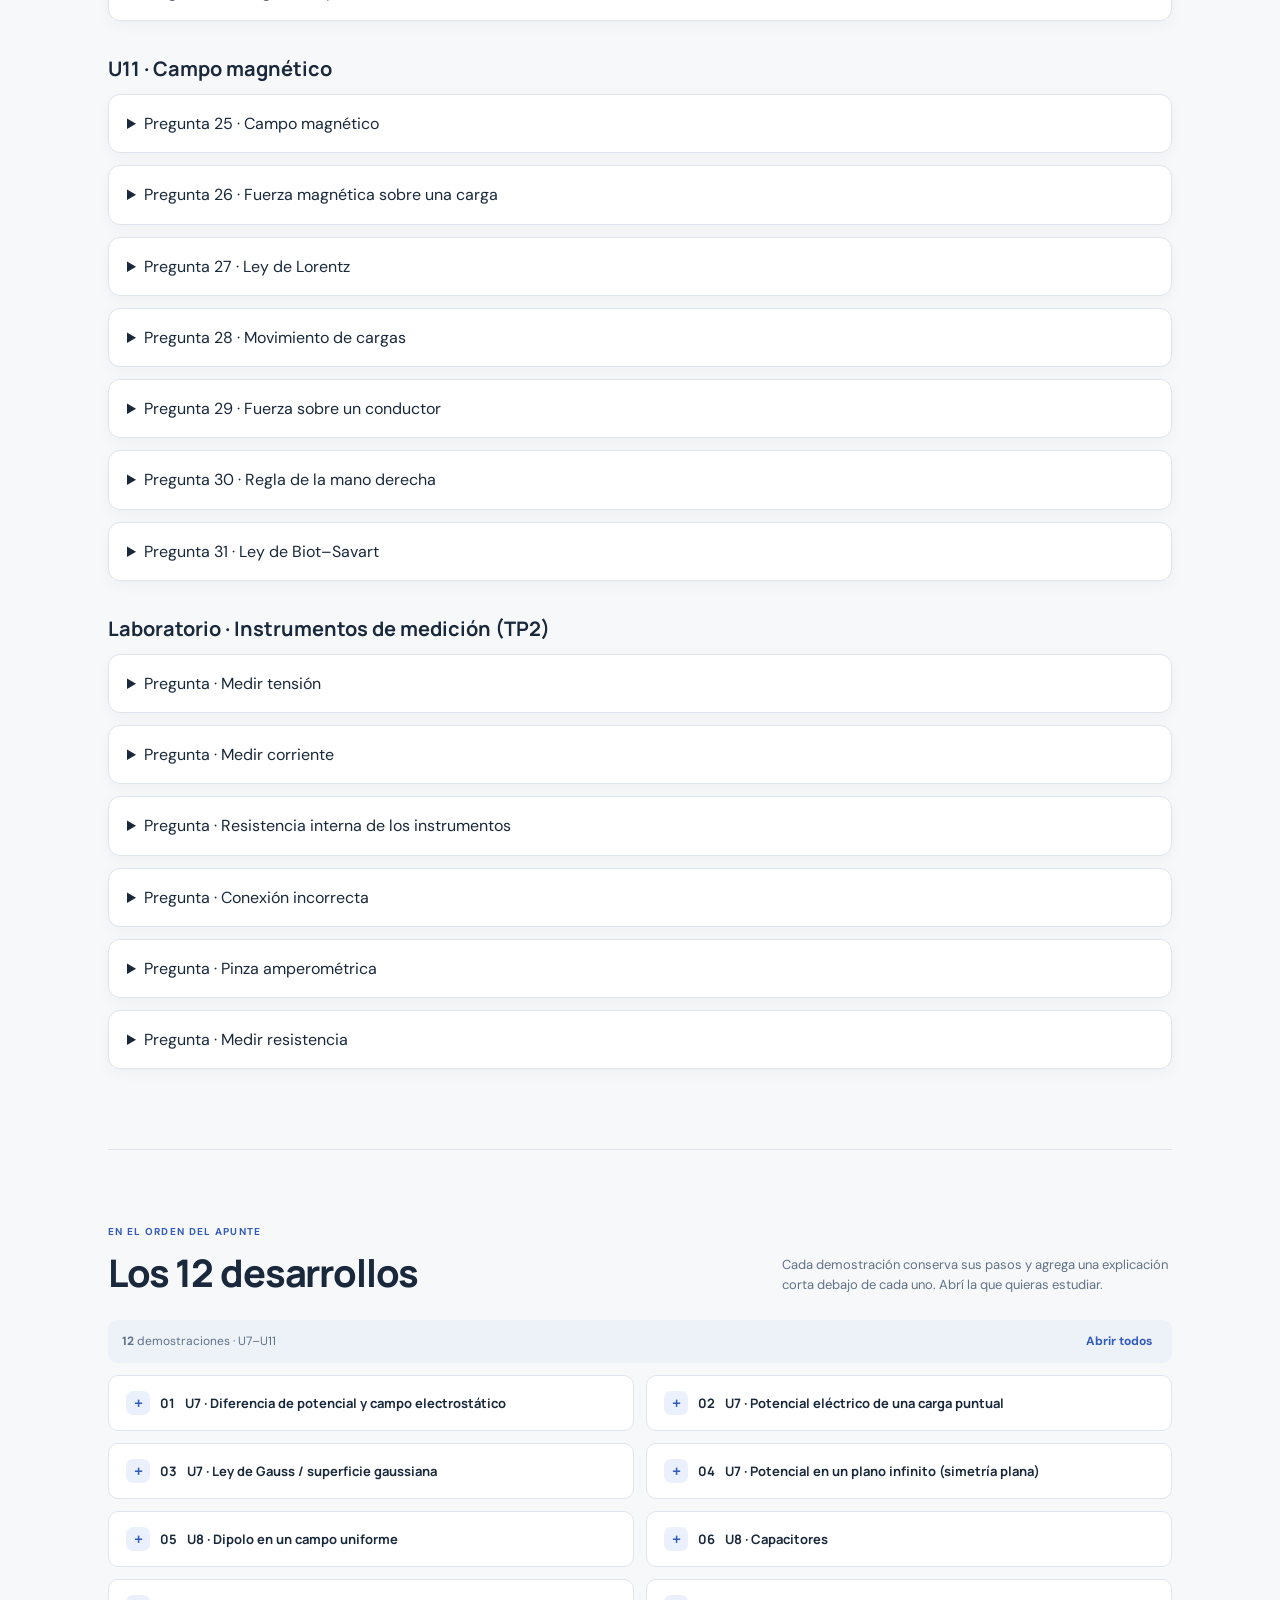
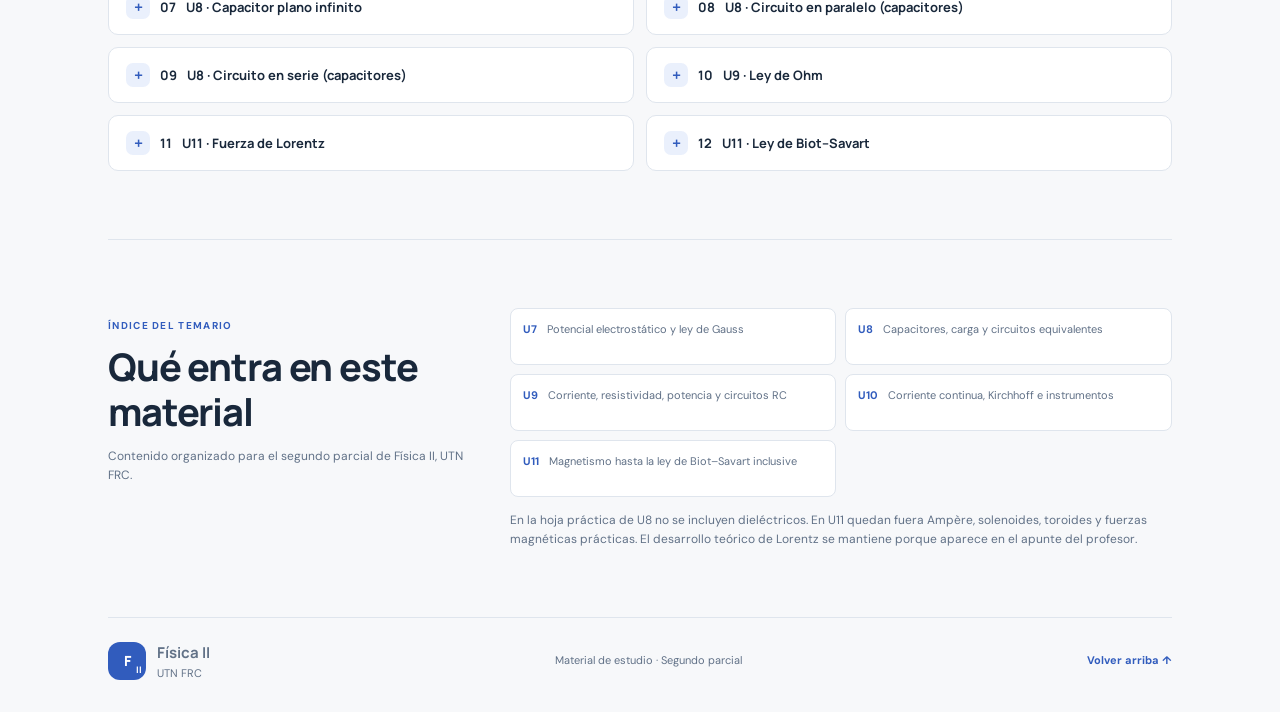
==== commit a5d5689b: "Trim formula sheet to selected practice exercises" ====
--- a/index.html
+++ b/index.html
@@ -10,7 +10,7 @@
   <script>window.MathJax={tex:{inlineMath:[['\\(','\\)']],displayMath:[['\\[','\\]']]},svg:{fontCache:'global'},options:{enableMenu:false}};</script>
   <script src="vendor/tex-svg.js" defer></script>
   <script src="content/graficos.js?v=3" defer></script>
-  <script src="js/site.js?v=4" defer></script>
+  <script src="js/site.js?v=5" defer></script>
   <script src="content/quiz.js?v=2" defer></script>
   <script src="js/quiz.js?v=2" defer></script>
 </head>
@@ -43,22 +43,21 @@
     </section>
 
     <section class="section" id="formulas">
-      <div class="section-head"><div><p class="eyebrow">CONSULTA RÁPIDA · U8–U11</p><h2>Hoja de fórmulas</h2></div><p>Relaciones esenciales, agrupadas por unidad. Tocá una unidad para saltar a ella.</p></div>
+      <div class="section-head"><div><p class="eyebrow">CONSULTA RÁPIDA · U8–U11</p><h2>Hoja de fórmulas</h2></div><p>Solo las fórmulas necesarias para los ejercicios seleccionados de la guía práctica. Tocá una unidad para saltar a ella.</p></div>
       <nav class="unit-nav" aria-label="Índice de fórmulas"><a href="#u8">U8 <small>Capacitores</small></a><a href="#u9">U9 <small>Corriente</small></a><a href="#u10">U10 <small>Circuitos</small></a><a href="#u11">U11 <small>Biot–Savart</small></a></nav>
       <div class="compare-intro"><div><span class="label">CLAVE PARA REDES</span><h3>Serie y paralelo: compará antes de calcular</h3></div><p>La misma conexión cambia según el elemento: identificá qué magnitud queda igual.</p></div>
       <div class="compare-grid">
         <article class="compare-card cap"><div class="compare-title"><span class="symbol">C</span><h4>Capacitores</h4></div>
-          <div class="topology"><div><b>EN SERIE</b><svg viewBox="0 0 300 70" role="img" aria-label="Dos capacitores en una rama en serie"><path d="M12 35H77 M91 20V50 M101 20V50 M101 35H184 M198 20V50 M208 20V50 M208 35H288"/><text x="78" y="15">C₁</text><text x="185" y="15">C₂</text></svg><p>Igual carga: <strong>Q₁ = Q₂ = Q</strong></p><div class="equation">\(\displaystyle \frac1{C_{eq}}=\sum_i\frac1{C_i}\)</div></div>
-          <div><b>EN PARALELO</b><svg viewBox="0 0 300 70" role="img" aria-label="Dos capacitores conectados entre los mismos nodos en paralelo"><path d="M20 10V60 M280 10V60 M20 20H130 M144 8V32 M154 8V32 M154 20H280 M20 50H130 M144 38V62 M154 38V62 M154 50H280"/><circle cx="20" cy="20" r="4"/><circle cx="280" cy="20" r="4"/><text x="128" y="8">C₁</text><text x="128" y="42">C₂</text></svg><p>Igual tensión: <strong>ΔV₁ = ΔV₂</strong></p><div class="equation">\(C_{eq}=\sum_i C_i\)</div></div></div>
+          <div class="topology"><div><b>EN SERIE</b><svg viewBox="0 0 300 70" role="img" aria-label="Dos capacitores en una rama en serie"><path d="M12 35H77 M91 20V50 M101 20V50 M101 35H184 M198 20V50 M208 20V50 M208 35H288"/><text x="78" y="15">C₁</text><text x="185" y="15">C₂</text></svg><p>La carga es igual; la tensión se reparte.</p></div>
+          <div><b>EN PARALELO</b><svg viewBox="0 0 300 70" role="img" aria-label="Dos capacitores conectados entre los mismos nodos en paralelo"><path d="M20 10V60 M280 10V60 M20 20H130 M144 8V32 M154 8V32 M154 20H280 M20 50H130 M144 38V62 M154 38V62 M154 50H280"/><circle cx="20" cy="20" r="4"/><circle cx="280" cy="20" r="4"/><text x="128" y="8">C₁</text><text x="128" y="42">C₂</text></svg><p>La tensión es igual; la carga se reparte.</p></div></div>
         </article>
         <article class="compare-card res"><div class="compare-title"><span class="symbol">R</span><h4>Resistencias</h4></div>
-          <div class="topology"><div><b>EN SERIE</b><svg viewBox="0 0 300 70" role="img" aria-label="Dos resistencias en una rama en serie"><path d="M12 35H65 L73 25 85 45 97 25 109 45 121 25 133 35 H169 L177 25 189 45 201 25 213 45 225 25 233 35H288"/><text x="80" y="15">R₁</text><text x="184" y="15">R₂</text></svg><p>Igual corriente: <strong>I₁ = I₂ = I</strong></p><div class="equation">\(R_{eq}=\sum_i R_i\)</div></div>
-          <div><b>EN PARALELO</b><svg viewBox="0 0 300 70" role="img" aria-label="Dos resistencias conectadas entre los mismos nodos en paralelo"><path d="M20 10V60 M280 10V60 M20 20H120 L128 12 140 28 152 12 164 28 176 12 184 20H280 M20 50H120 L128 42 140 58 152 42 164 58 176 42 184 50H280"/><circle cx="20" cy="20" r="4"/><circle cx="280" cy="20" r="4"/><text x="142" y="8">R₁</text><text x="142" y="42">R₂</text></svg><p>Igual tensión: <strong>V₁ = V₂</strong></p><div class="equation">\(\displaystyle \frac1{R_{eq}}=\sum_i\frac1{R_i}\)</div></div></div>
+          <div class="topology"><div><b>EN SERIE</b><svg viewBox="0 0 300 70" role="img" aria-label="Dos resistencias en una rama en serie"><path d="M12 35H65 L73 25 85 45 97 25 109 45 121 25 133 35 H169 L177 25 189 45 201 25 213 45 225 25 233 35H288"/><text x="80" y="15">R₁</text><text x="184" y="15">R₂</text></svg><p>La corriente es igual; la tensión se reparte.</p></div>
+          <div><b>EN PARALELO</b><svg viewBox="0 0 300 70" role="img" aria-label="Dos resistencias conectadas entre los mismos nodos en paralelo"><path d="M20 10V60 M280 10V60 M20 20H120 L128 12 140 28 152 12 164 28 176 12 184 20H280 M20 50H120 L128 42 140 58 152 42 164 58 176 42 184 50H280"/><circle cx="20" cy="20" r="4"/><circle cx="280" cy="20" r="4"/><text x="142" y="8">R₁</text><text x="142" y="42">R₂</text></svg><p>La tensión es igual; la corriente se reparte.</p></div></div>
         </article>
       </div>
-      <figure class="graphic-card"><div class="graphic-copy"><span class="label">CAPACITOR RC</span><h3>Carga exponencial</h3><p>La tensión del capacitor se acerca a la de la fuente. La constante de tiempo marca la rapidez.</p><div class="equation">\(\tau=RC\qquad V_C(t)=\varepsilon(1-e^{-t/\tau})\)</div></div><svg class="rc-plot" viewBox="0 0 420 220" role="img" aria-label="Gráfico de carga RC, tensión creciente hacia epsilon según el tiempo"><path class="axis" d="M52 20V180H395"/><path class="guide" d="M52 60H395 M130 180V60"/><path class="curve" d="M52 180 C82 95 106 76 130 60 C182 28 250 22 395 22"/><text x="22" y="27">V<tspan baseline-shift="sub">C</tspan></text><text x="390" y="205">t</text><text x="20" y="65">ε</text><text x="118" y="202">τ</text><text x="0" y="185">0</text></svg></figure>
       <div id="formula-content" class="formula-content"></div>
-      <figure class="graphic-card biot-card"><div class="graphic-copy"><span class="label">U11 · BIOT–SAVART</span><h3>Geometría del campo</h3><p>El aporte depende de la corriente, del elemento \(d\vec\ell\) y de su posición respecto del punto de observación.</p><div class="equation">\(d\vec B=\frac{\mu_0 I}{4\pi}\frac{d\vec\ell\times\hat r}{r^2}\)</div></div><svg viewBox="0 0 420 190" role="img" aria-label="Elemento de corriente dl, punto A y vector r entre ambos"><path class="wire" d="M35 42H380"/><path class="arrow" d="M100 42H155"/><text x="119" y="28">I</text><path class="geom" d="M230 42L165 145"/><circle class="point" cx="165" cy="145" r="5"/><text x="147" y="168">A</text><text x="197" y="91">r</text><path class="arrow" d="M218 42H252"/><text x="230" y="28">dℓ</text><circle class="field" cx="220" cy="115" r="14"/><path class="field" d="M210 105L230 125M230 105L210 125"/><text x="243" y="121">dB</text></svg></figure>
+      <figure class="graphic-card biot-card"><div class="graphic-copy"><span class="label">U11 · BIOT–SAVART</span><h3>Geometría del campo</h3><p>El dibujo muestra el elemento de corriente, el vector hacia el punto de observación y el sentido del aporte al campo.</p></div><svg viewBox="0 0 420 190" role="img" aria-label="Elemento de corriente dl, punto A y vector r entre ambos"><path class="wire" d="M35 42H380"/><path class="arrow" d="M100 42H155"/><text x="119" y="28">I</text><path class="geom" d="M230 42L165 145"/><circle class="point" cx="165" cy="145" r="5"/><text x="147" y="168">A</text><text x="197" y="91">r</text><path class="arrow" d="M218 42H252"/><text x="230" y="28">dℓ</text><circle class="field" cx="220" cy="115" r="14"/><path class="field" d="M210 105L230 125M230 105L210 125"/><text x="243" y="121">dB</text></svg></figure>
     </section>
 
     <section class="section question-section" id="conceptuales">
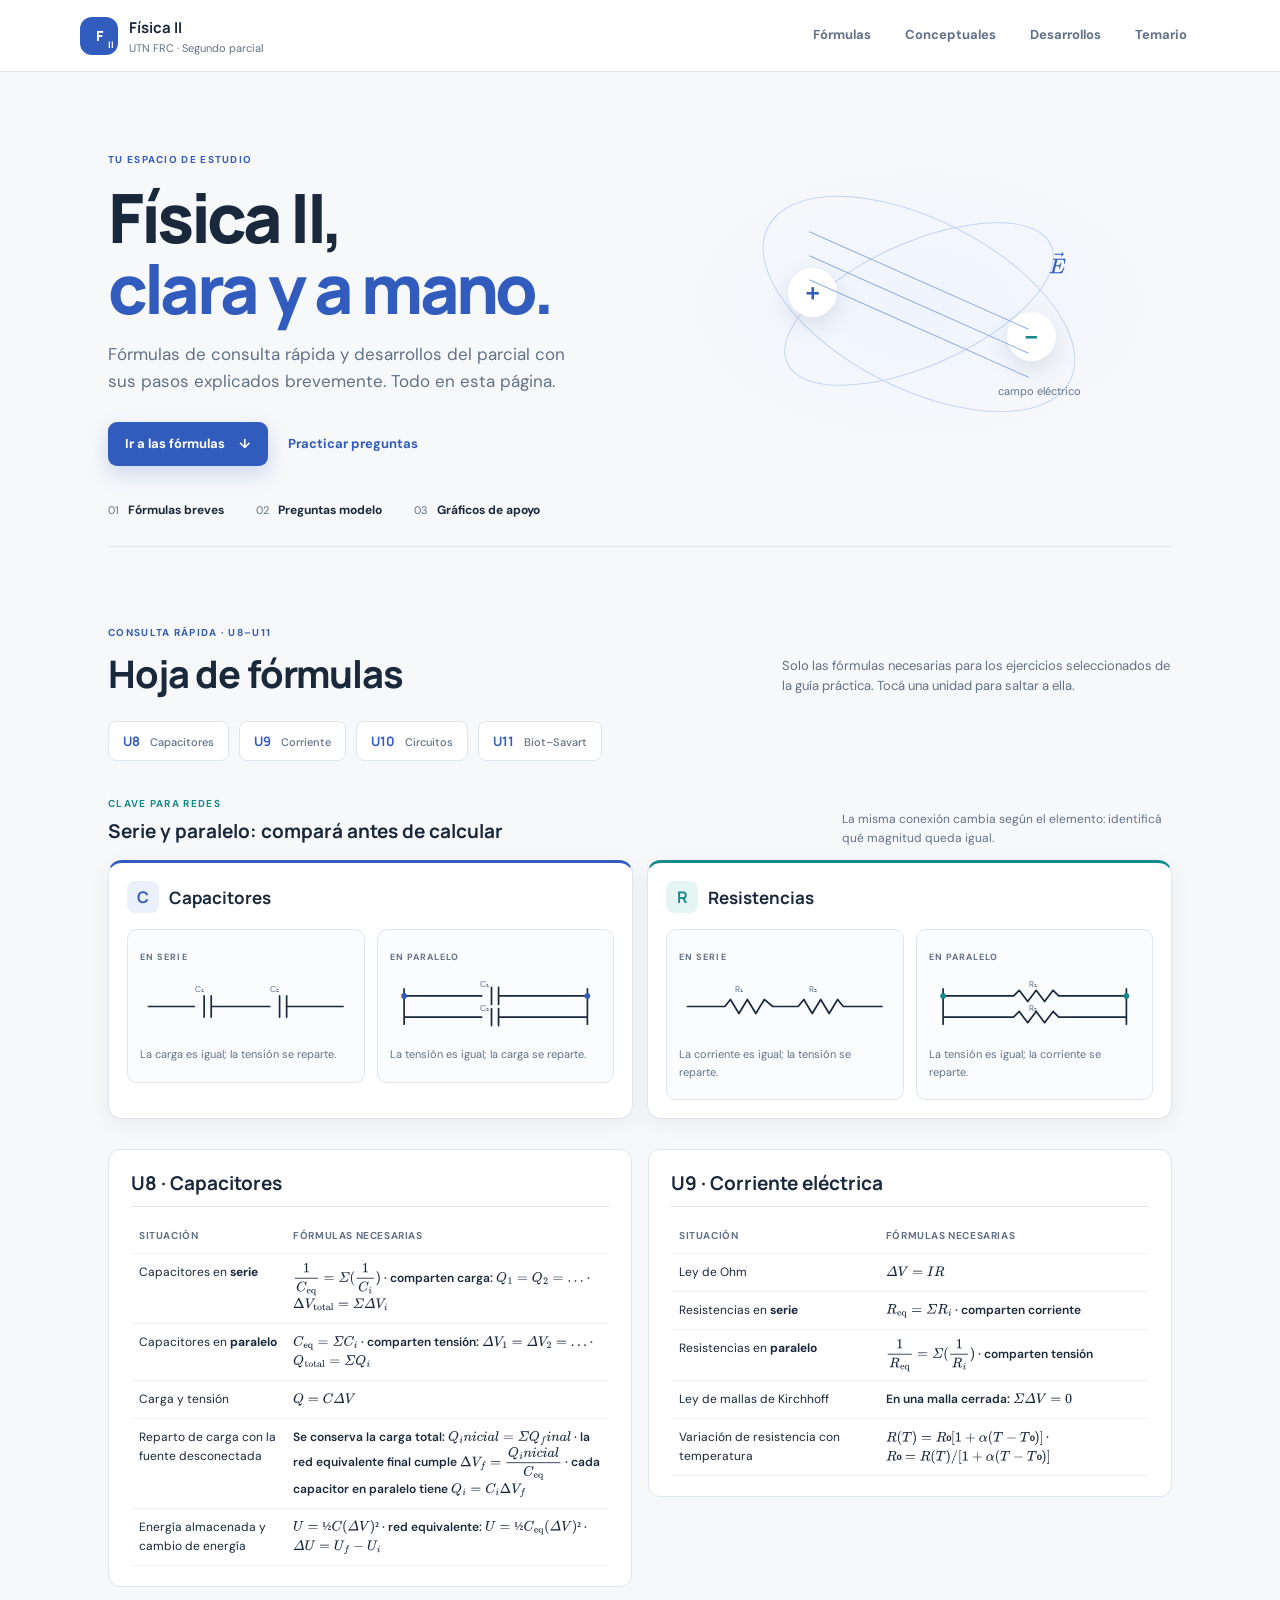
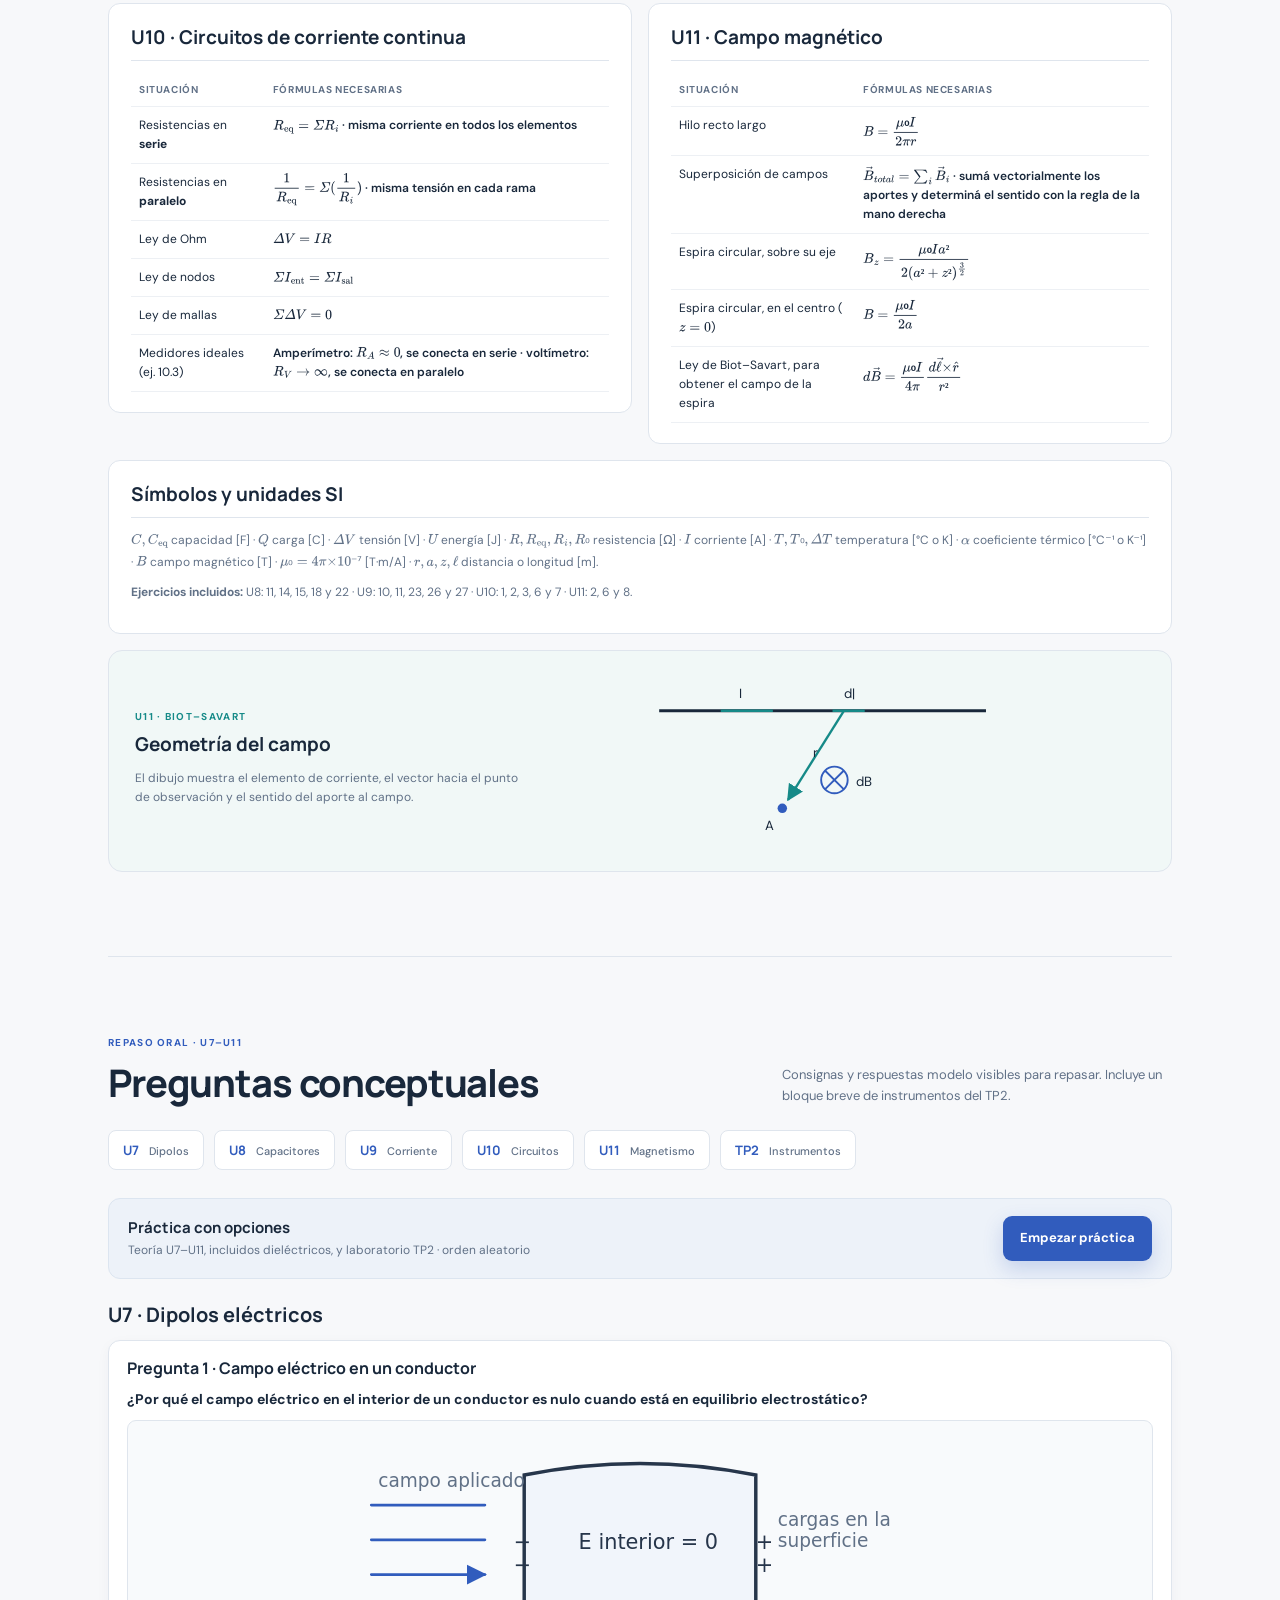
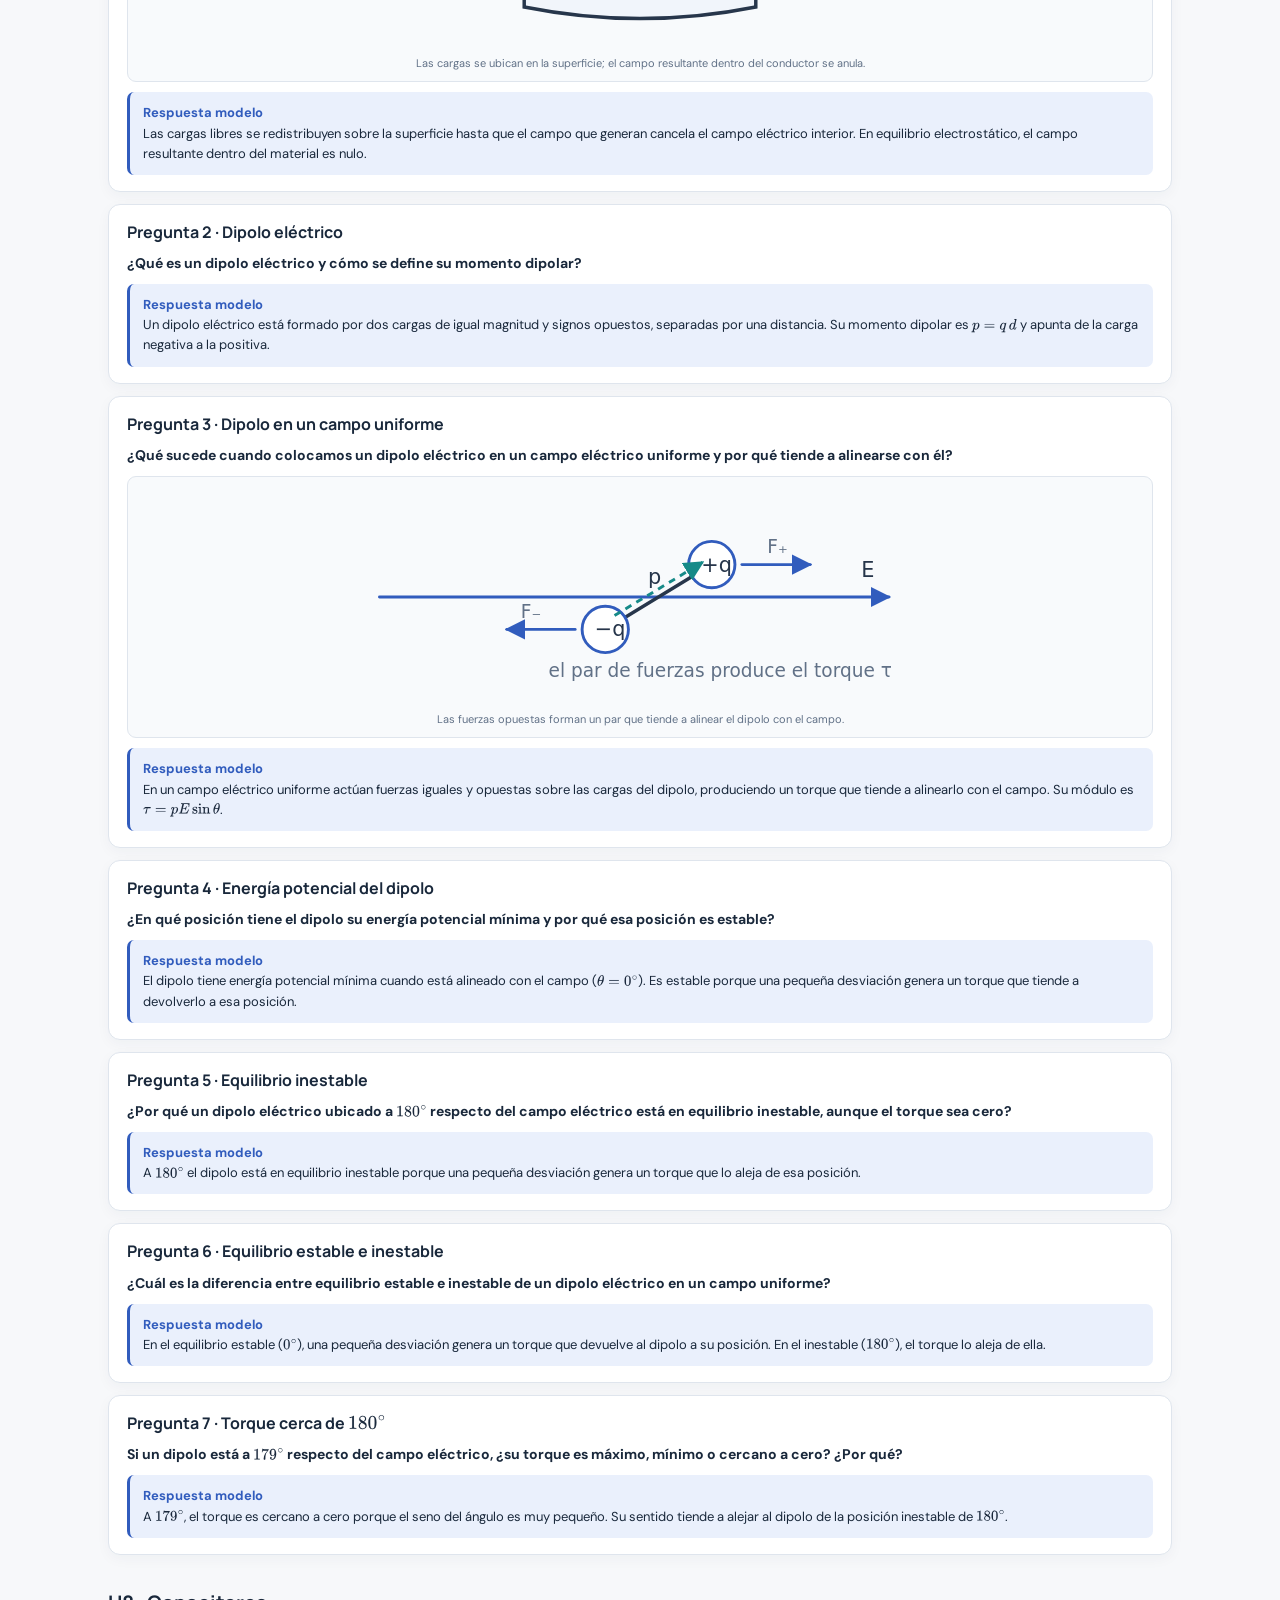
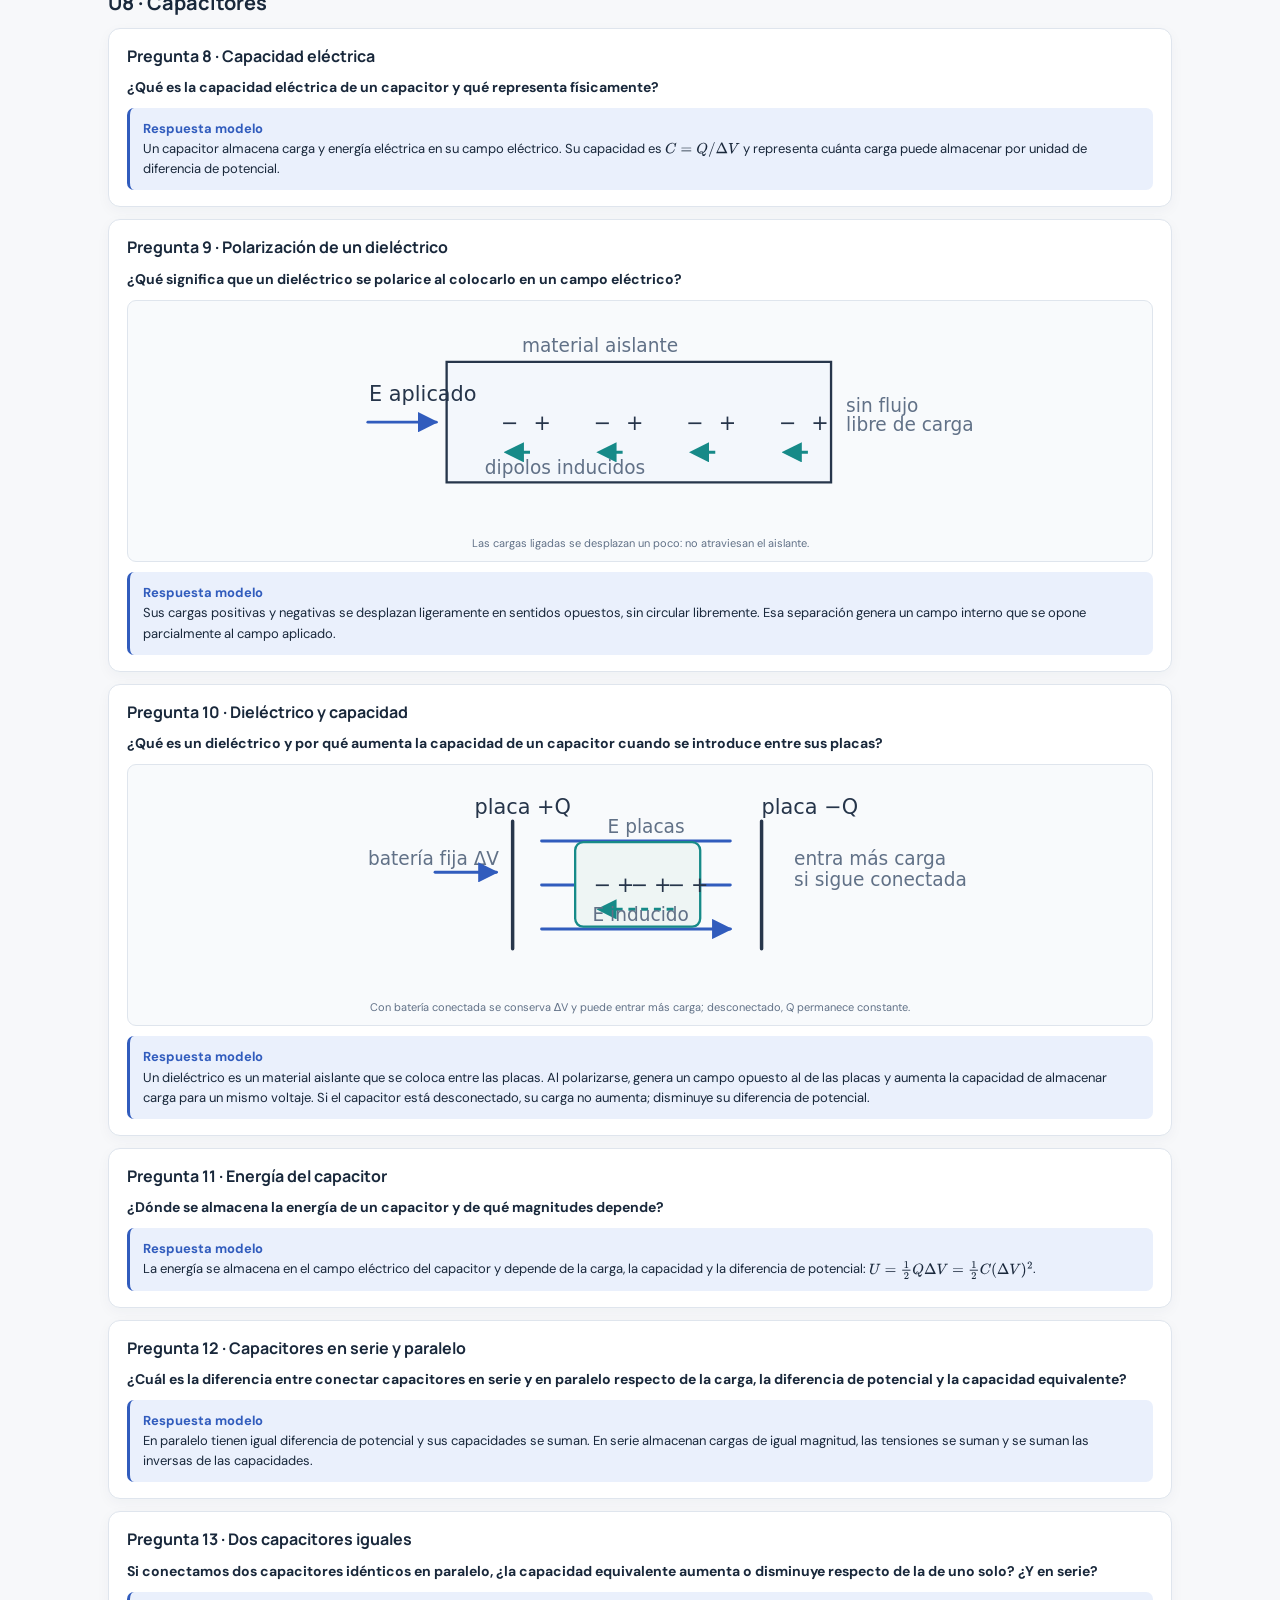
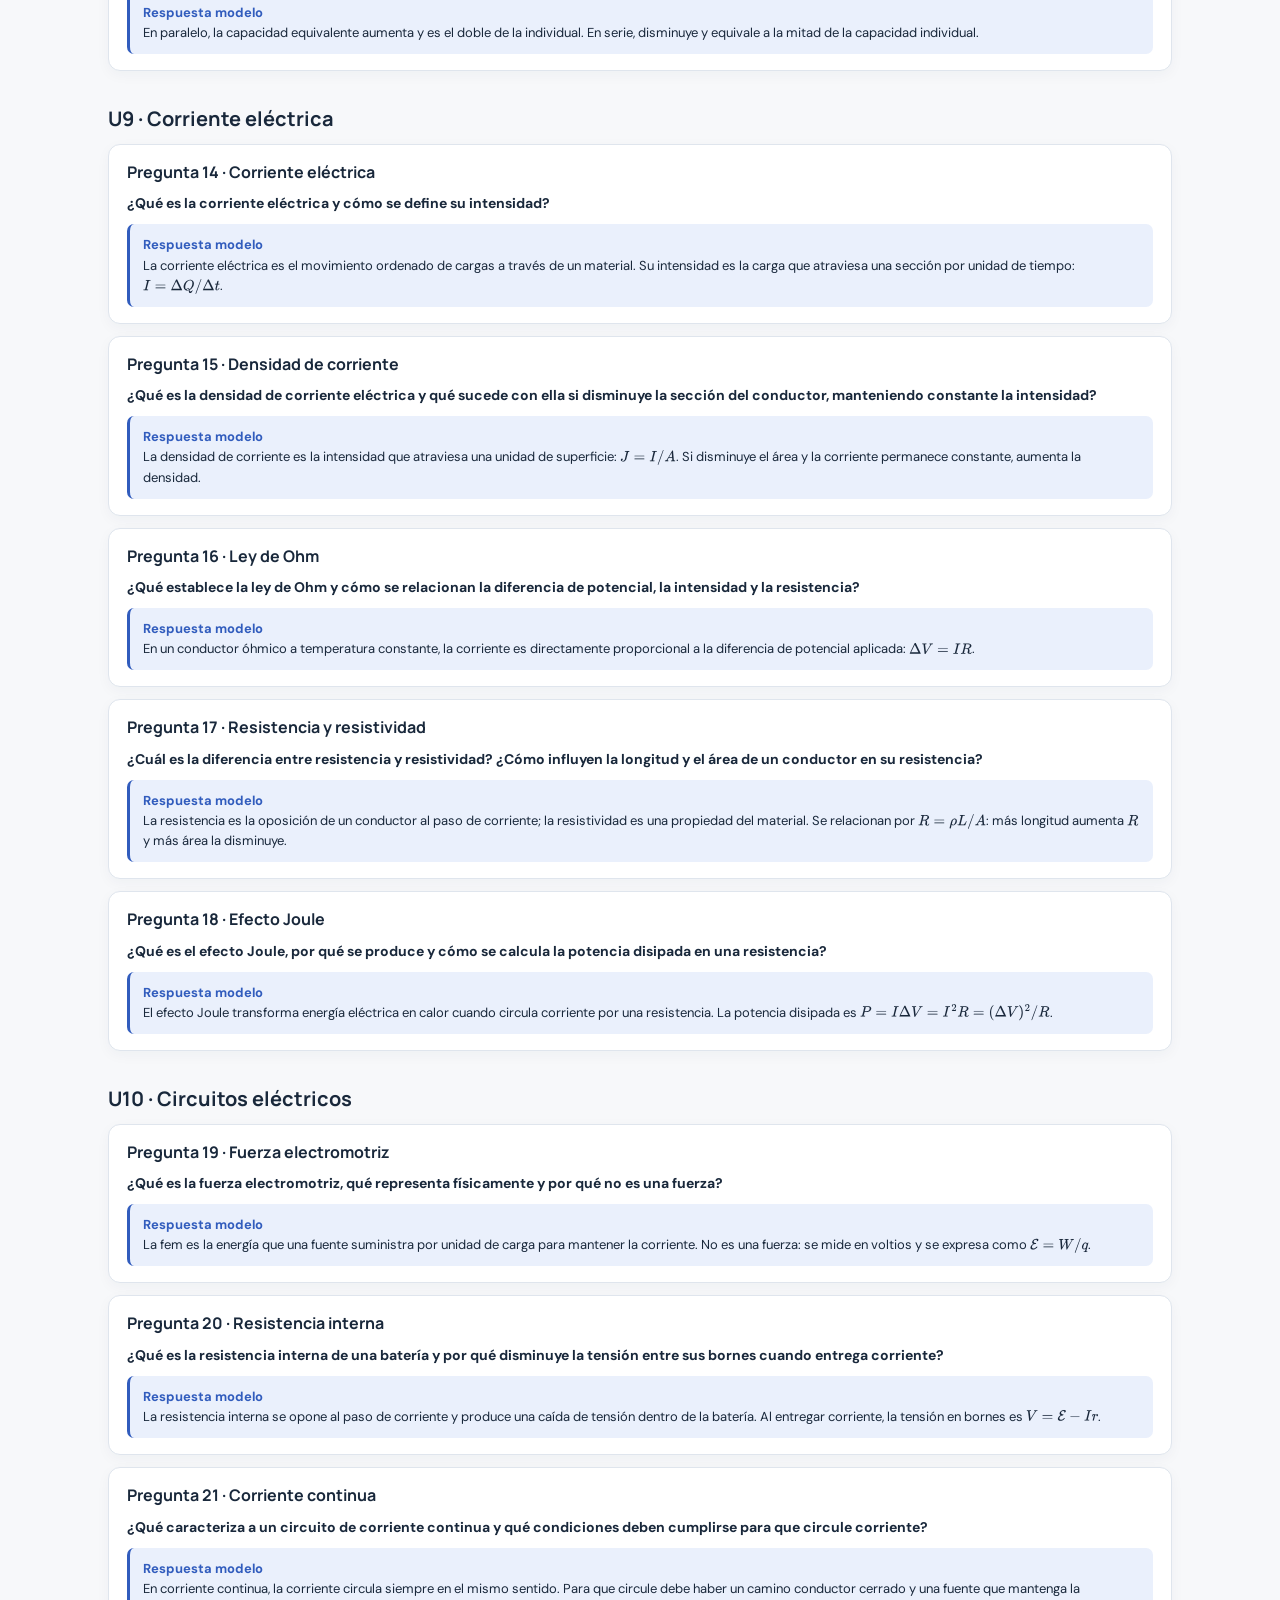
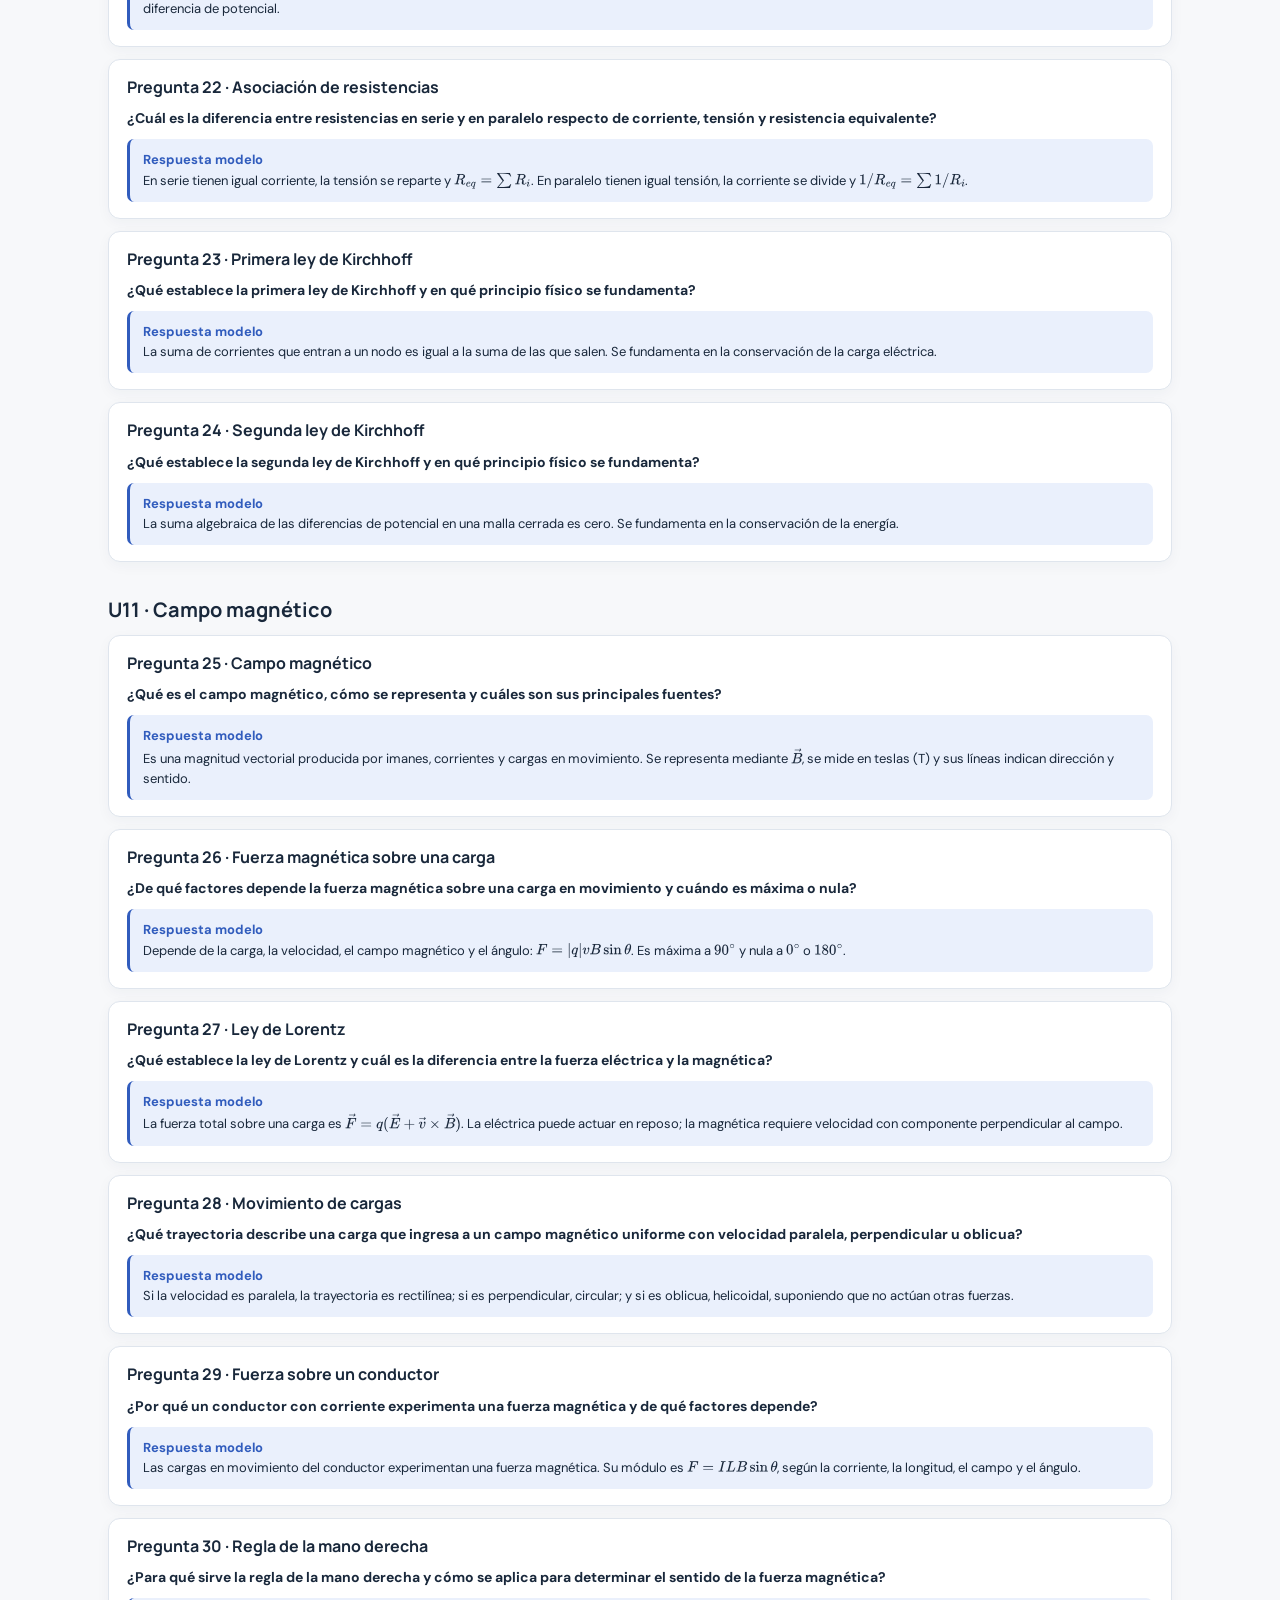
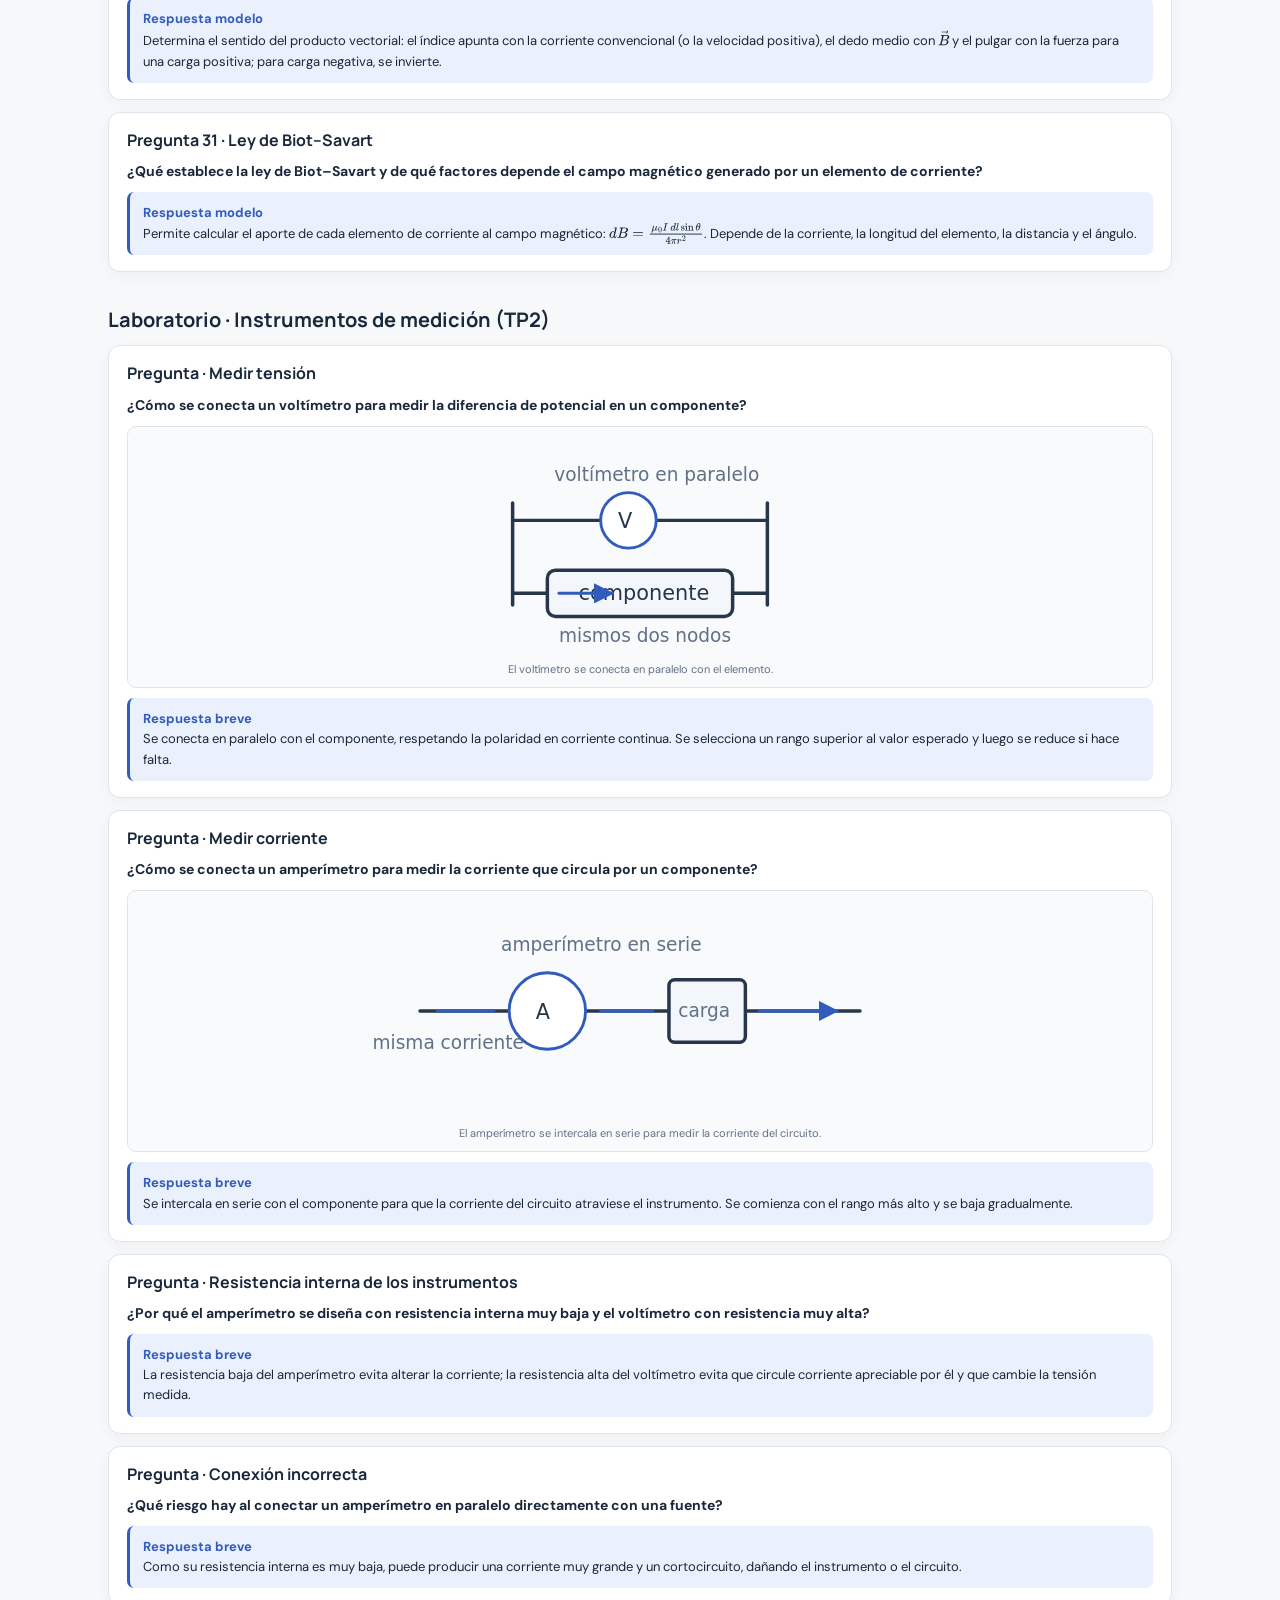
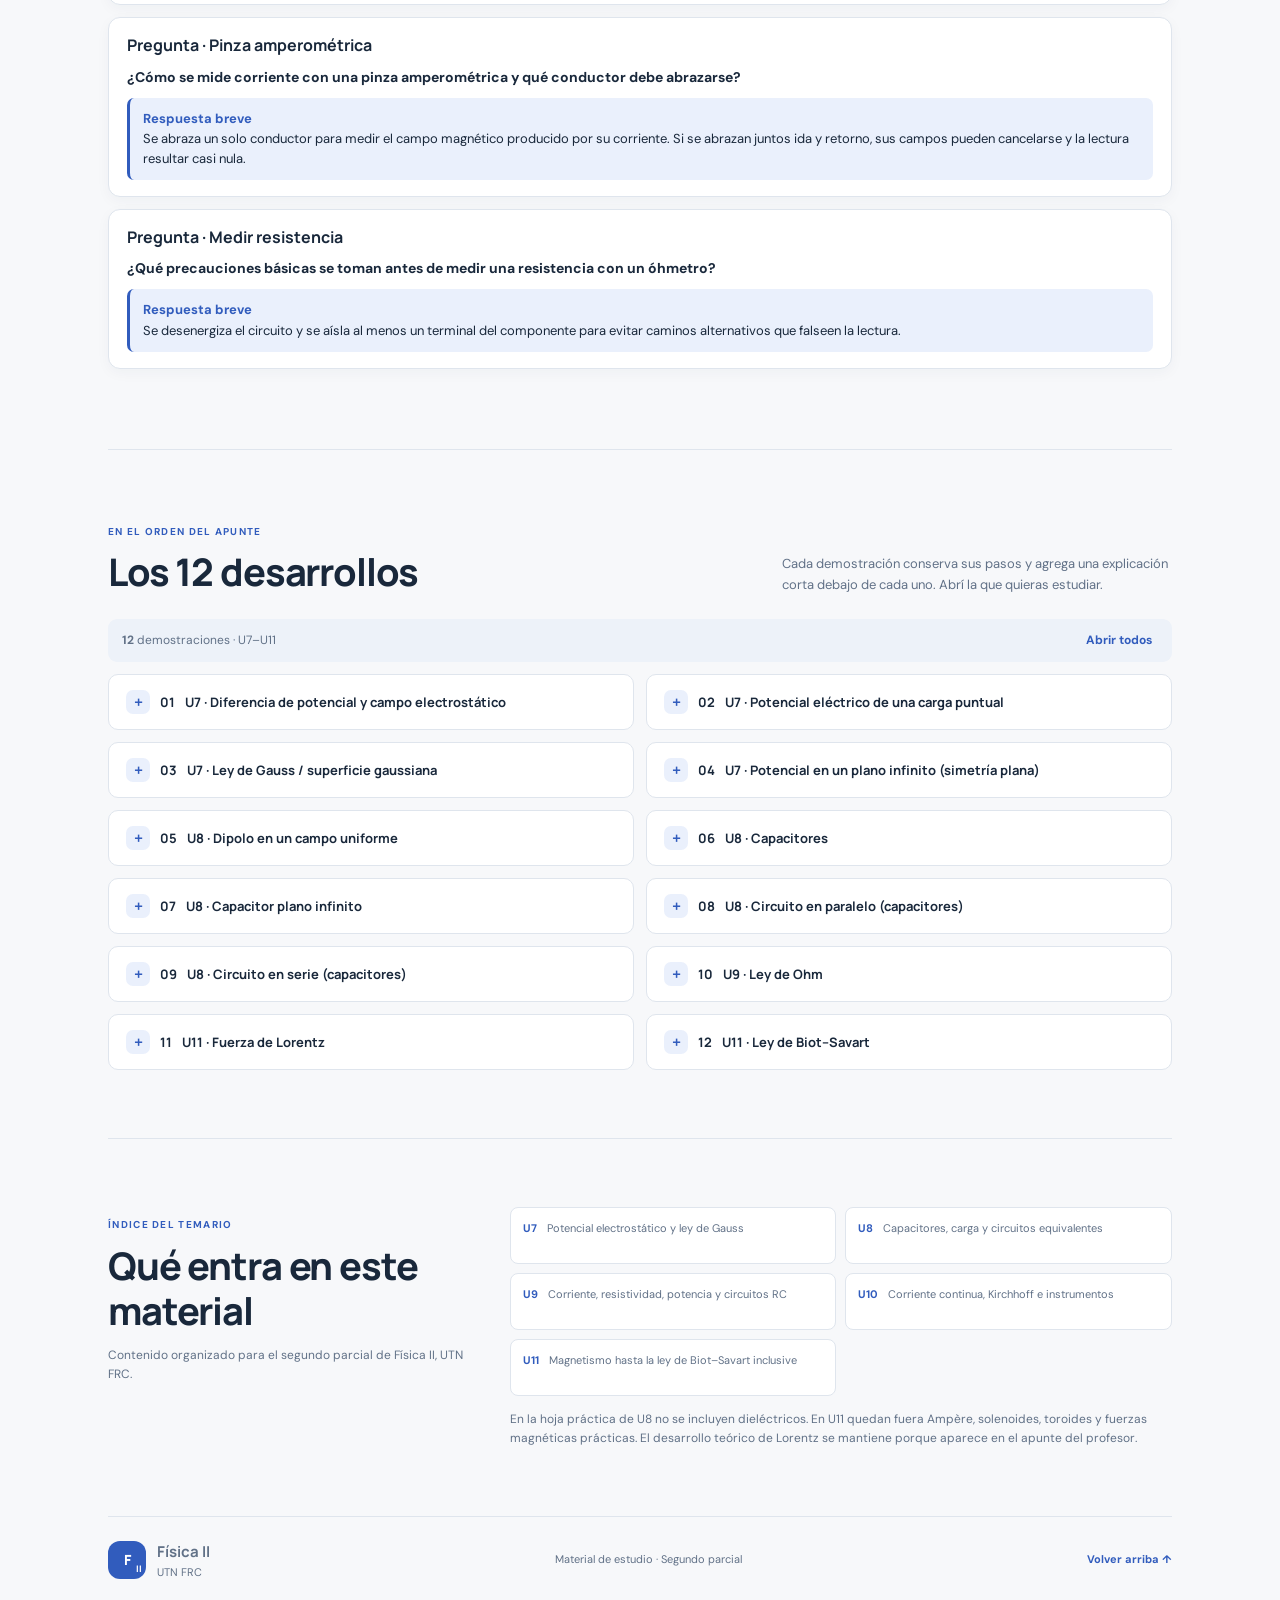
==== commit 691232b6: "Show conceptual answers and add site favicon" ====
--- a/index.html
+++ b/index.html
@@ -5,12 +5,13 @@
   <meta name="viewport" content="width=device-width, initial-scale=1">
   <meta name="theme-color" content="#f7f8fa">
   <meta name="description" content="Apuntes online de Física II para el segundo parcial: fórmulas, respuestas conceptuales, instrumentos de laboratorio y desarrollos teóricos.">
+  <link rel="icon" type="image/svg+xml" href="favicon.svg?v=1">
   <title>Física II · Apuntes para el segundo parcial</title>
-  <link rel="stylesheet" href="css/site.css?v=4">
+  <link rel="stylesheet" href="css/site.css?v=6">
   <script>window.MathJax={tex:{inlineMath:[['\\(','\\)']],displayMath:[['\\[','\\]']]},svg:{fontCache:'global'},options:{enableMenu:false}};</script>
   <script src="vendor/tex-svg.js" defer></script>
-  <script src="content/graficos.js?v=3" defer></script>
-  <script src="js/site.js?v=5" defer></script>
+  <script src="content/graficos.js?v=4" defer></script>
+  <script src="js/site.js?v=7" defer></script>
   <script src="content/quiz.js?v=2" defer></script>
   <script src="js/quiz.js?v=2" defer></script>
 </head>
@@ -61,7 +62,7 @@
     </section>
 
     <section class="section question-section" id="conceptuales">
-      <div class="section-head"><div><p class="eyebrow">REPASO ORAL · U7–U11</p><h2>Preguntas conceptuales</h2></div><p>Consignas y respuestas modelo recuperadas de la práctica. Abrí cada pregunta para repasar. Incluye un bloque breve de instrumentos del TP2.</p></div>
+      <div class="section-head"><div><p class="eyebrow">REPASO ORAL · U7–U11</p><h2>Preguntas conceptuales</h2></div><p>Consignas y respuestas modelo visibles para repasar. Incluye un bloque breve de instrumentos del TP2.</p></div>
       <nav class="unit-nav" aria-label="Índice de preguntas"><a href="#preguntas-u7">U7 <small>Dipolos</small></a><a href="#preguntas-u8">U8 <small>Capacitores</small></a><a href="#preguntas-u9">U9 <small>Corriente</small></a><a href="#preguntas-u10">U10 <small>Circuitos</small></a><a href="#preguntas-u11">U11 <small>Magnetismo</small></a><a href="#preguntas-lab">TP2 <small>Instrumentos</small></a></nav>
       <div class="quiz-launch"><div><b>Práctica con opciones</b><span>Teoría U7–U11, incluidos dieléctricos, y laboratorio TP2 · orden aleatorio</span></div><button class="button primary" id="start-quiz" type="button">Empezar práctica</button></div>
       <div id="quiz-app" class="quiz-app" hidden></div>
--- a/css/site.css
+++ b/css/site.css
@@ -27,6 +27,7 @@
 .question-unit{min-width:0}
 .question-unit>h3{font:700 20px Manrope,sans-serif;margin:0 0 12px;color:var(--ink)}
 .question-card{background:var(--white);border:1px solid var(--line);border-radius:12px;padding:16px 18px;margin:0 0 12px;box-shadow:0 4px 14px rgba(31,52,81,.04)}
+.question-title{font:700 16px/1.4 Manrope,sans-serif;color:var(--ink);margin:0 0 10px}
 .question-prompt{font-size:14px;line-height:1.5;font-weight:700;color:var(--ink);margin:0 0 10px}
 .question-body{display:grid;gap:10px;font-size:13px;line-height:1.6;color:var(--muted);min-width:0}
 .question-body p{margin:0}
@@ -35,9 +36,13 @@
 .model-answer{background:var(--blue-soft);border-left:3px solid var(--blue);border-radius:7px;padding:11px 13px;color:var(--ink);font-size:13px;line-height:1.55}
 .model-answer strong,.model-answer b{color:var(--blue)}
 .question-body mjx-container,.model-answer mjx-container{max-width:100%}
+.answer-diagram{margin:0;padding:10px 12px;background:#f8fafc;border:1px solid var(--line);border-radius:9px;min-width:0}
+.answer-diagram svg{display:block;width:100%;height:auto;max-height:220px}
+.answer-diagram figcaption{margin-top:5px;color:var(--muted);font-size:11px;line-height:1.4;text-align:center}
 @media(max-width:580px){
   .question-unit>h3{font-size:18px}
   .question-card{padding:14px 13px}
+  .question-title{font-size:15px}
   .question-prompt{font-size:13px}
   .question-body,.model-answer{font-size:12px}
 }
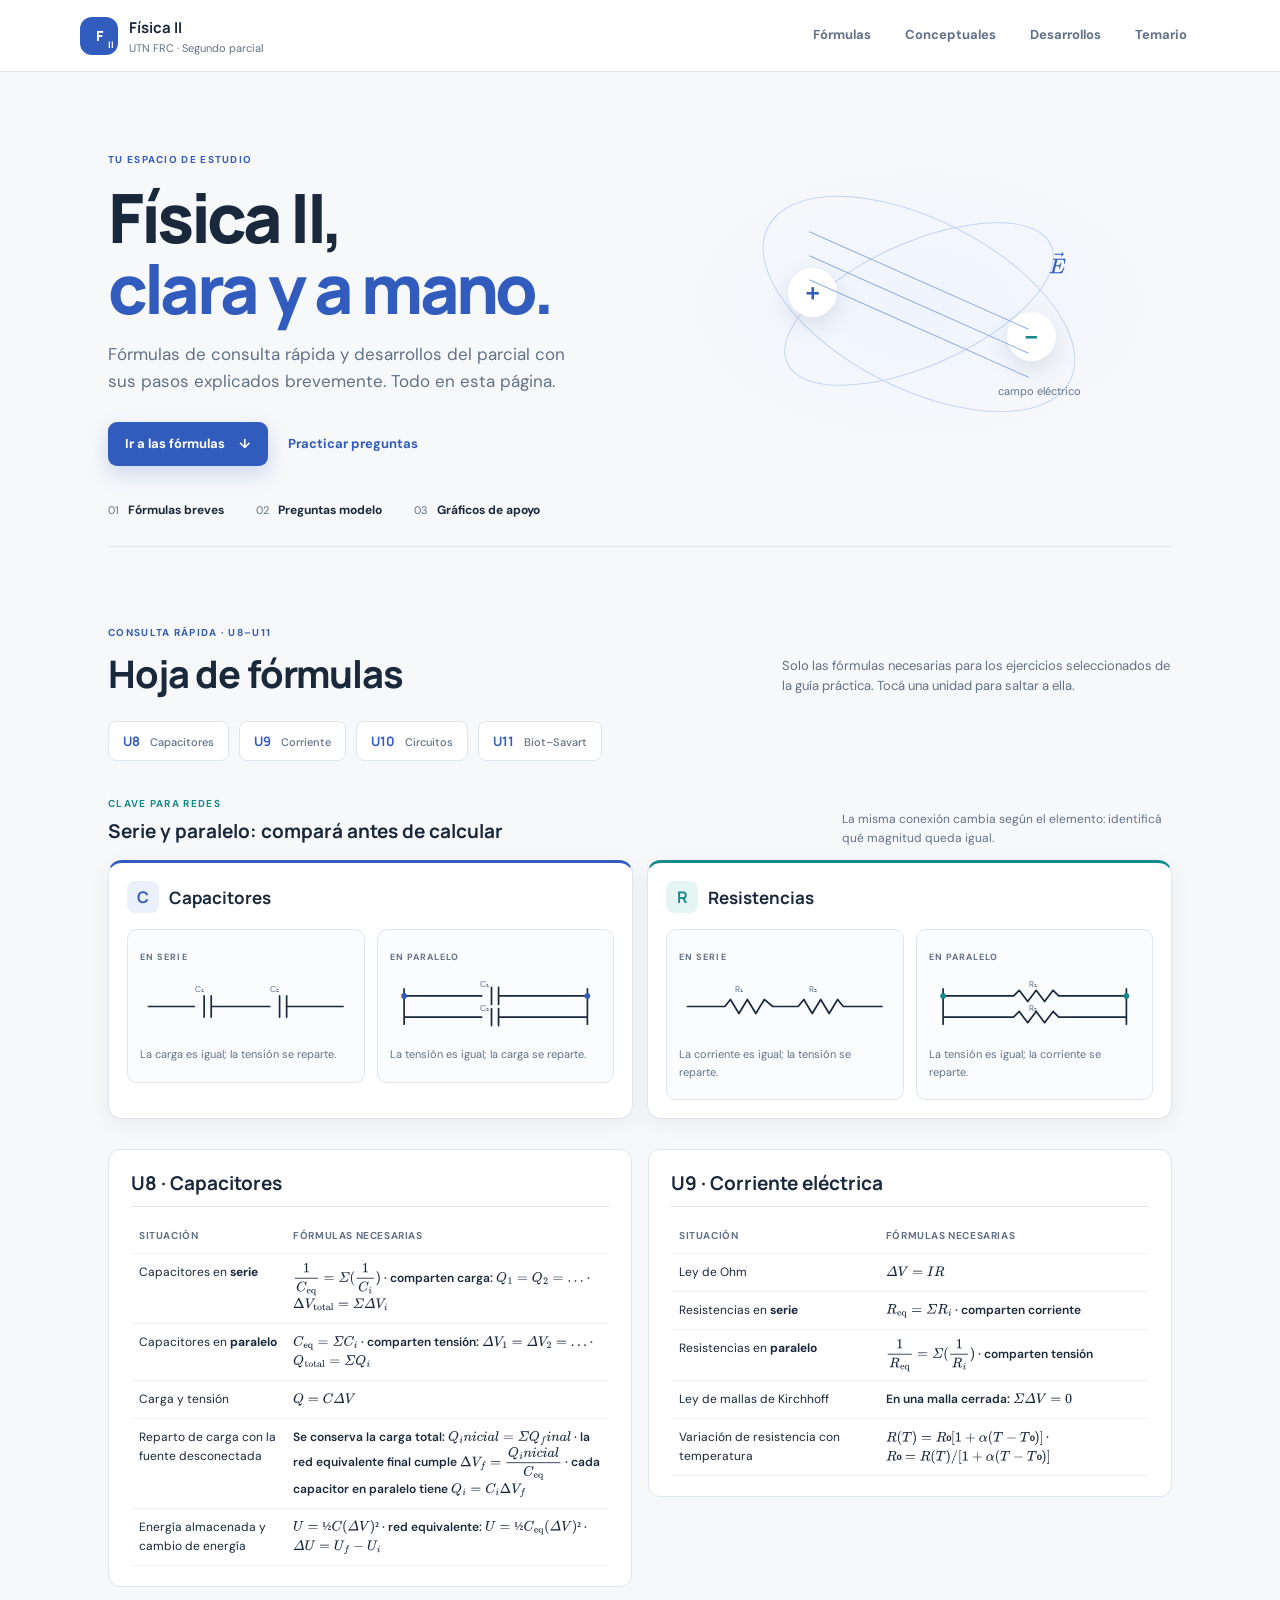
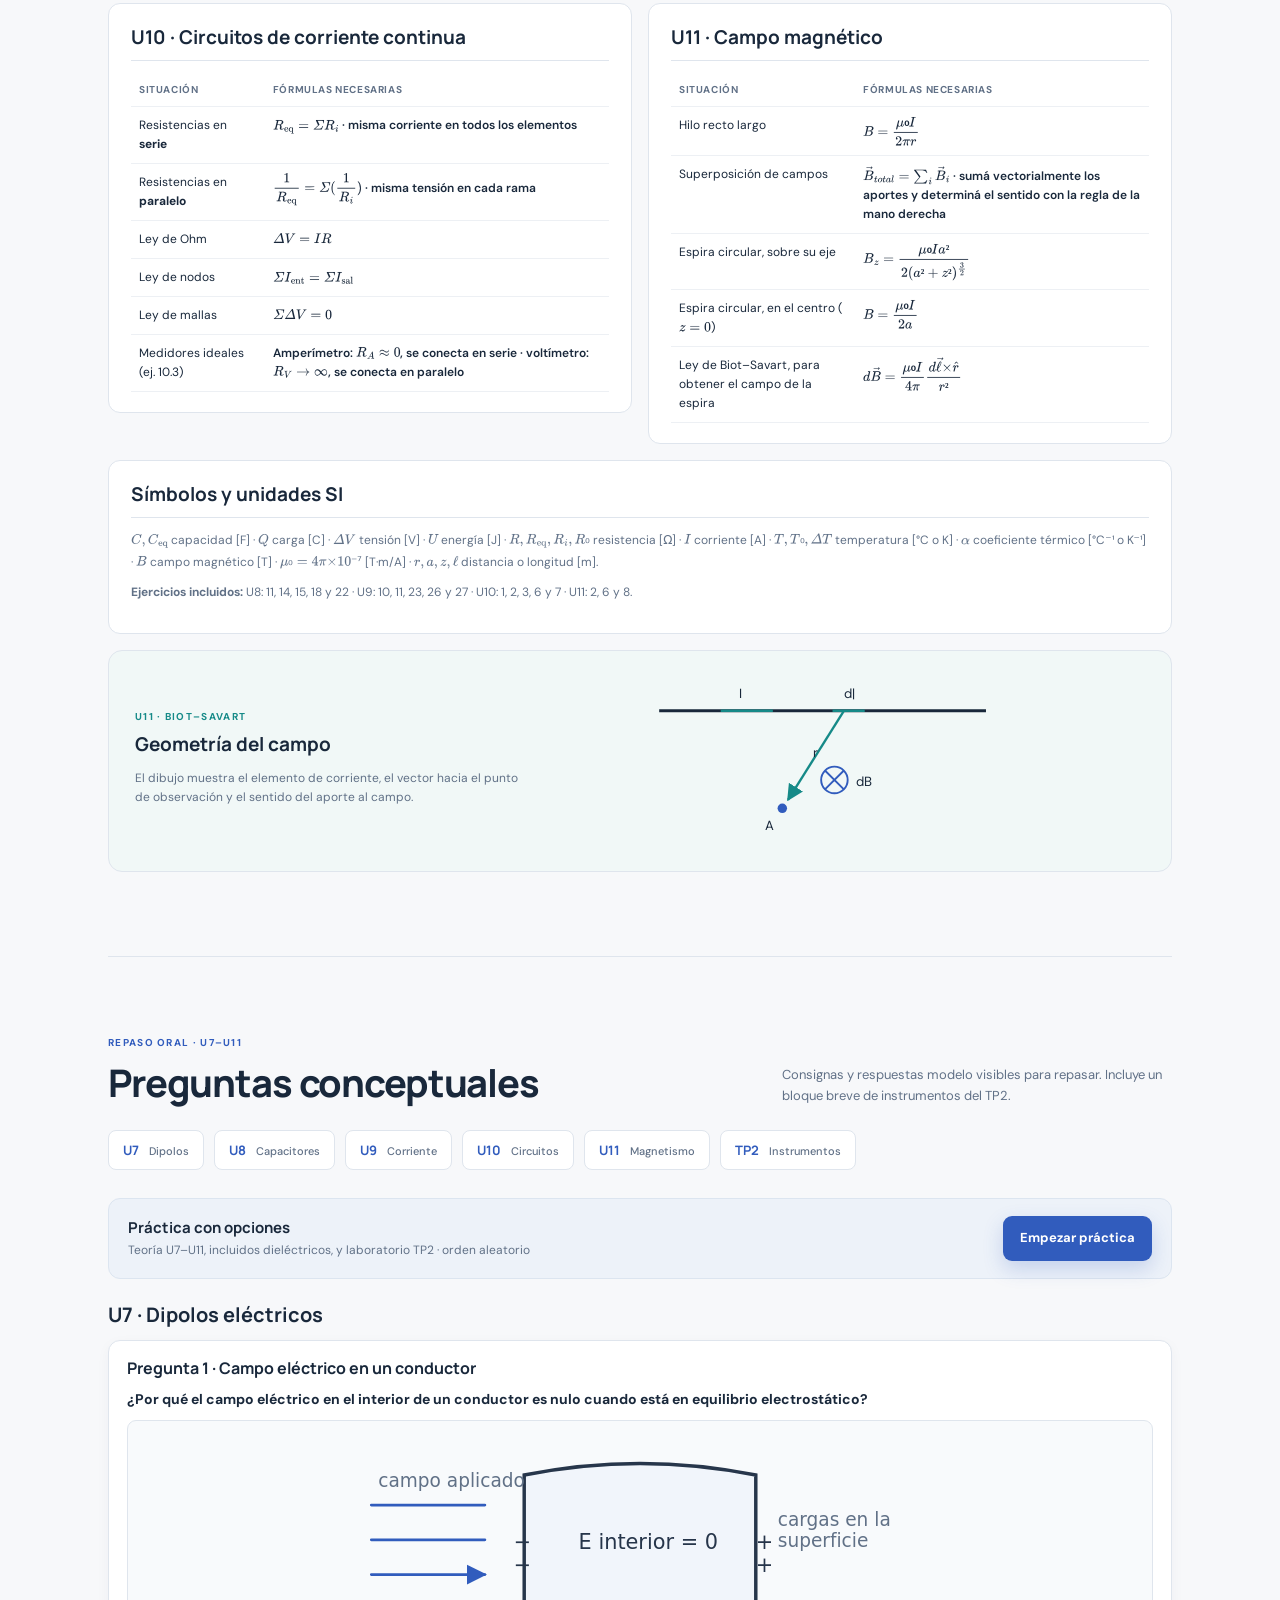
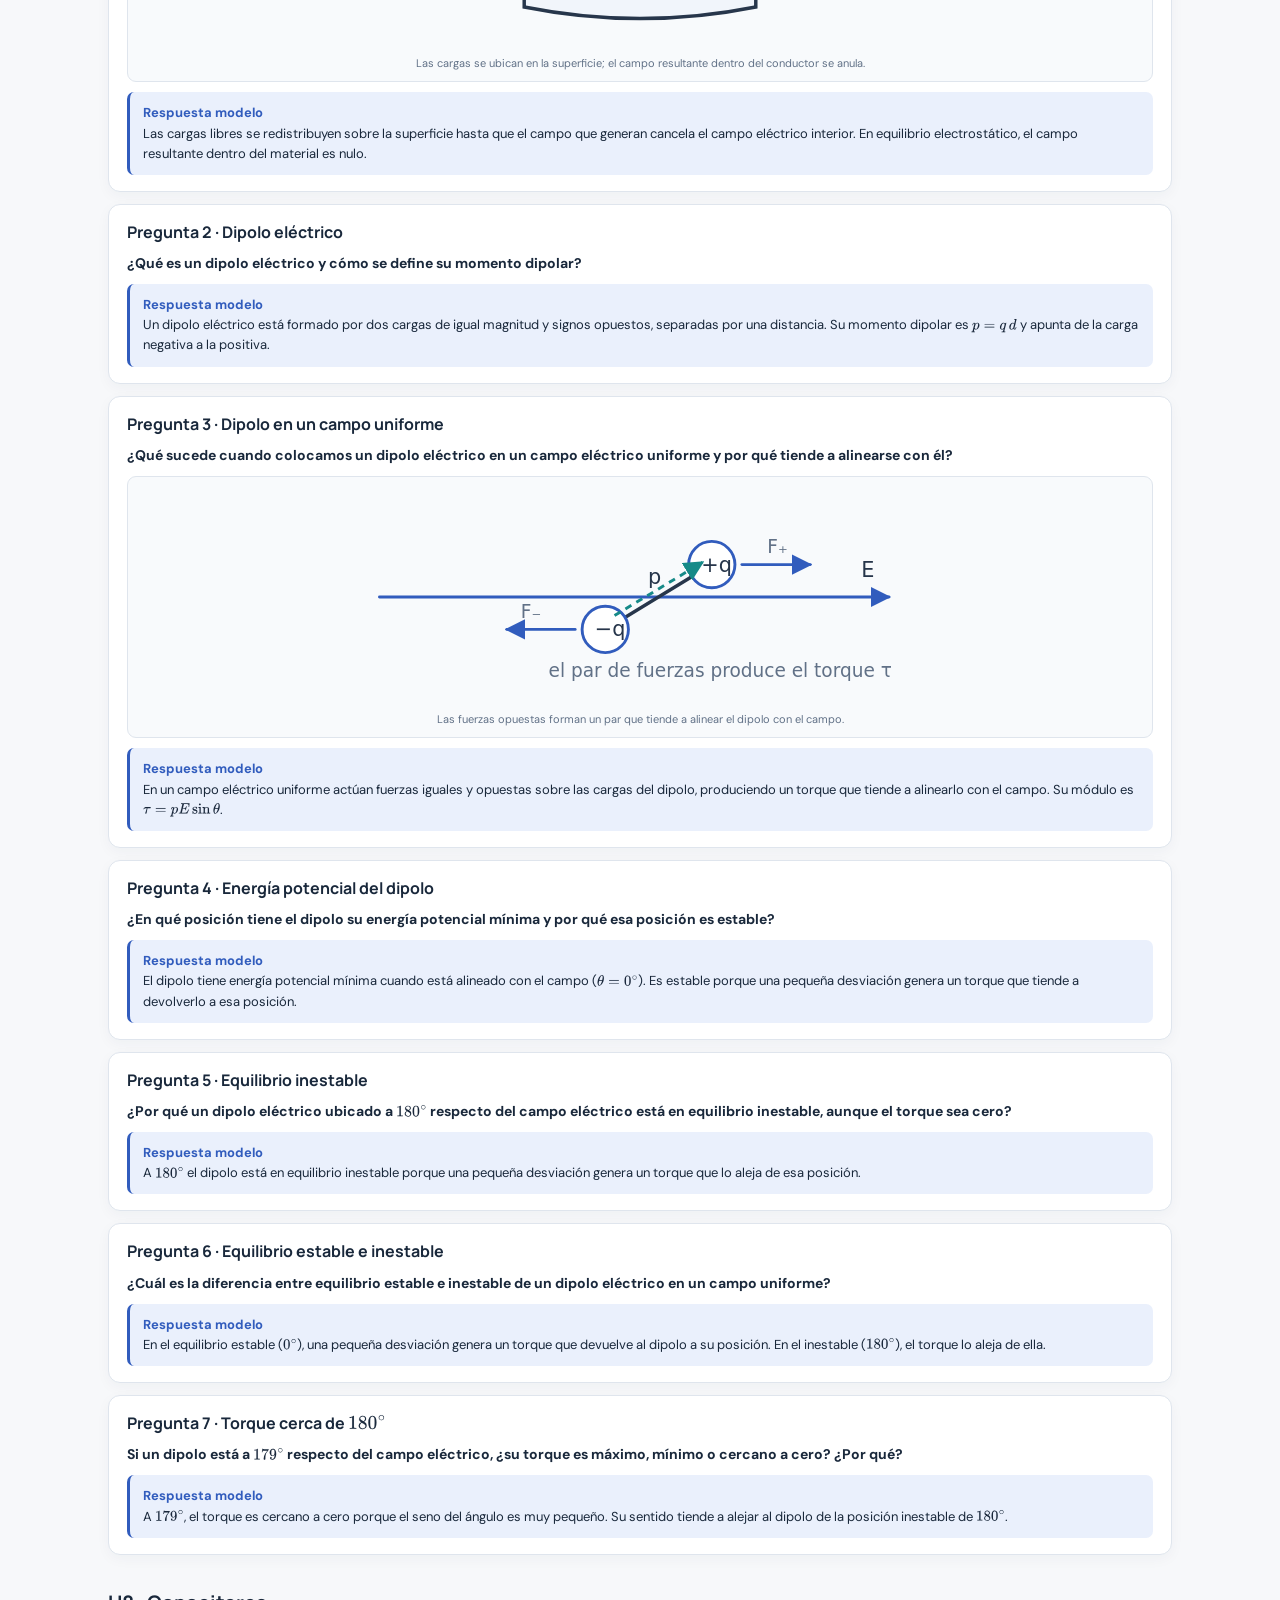
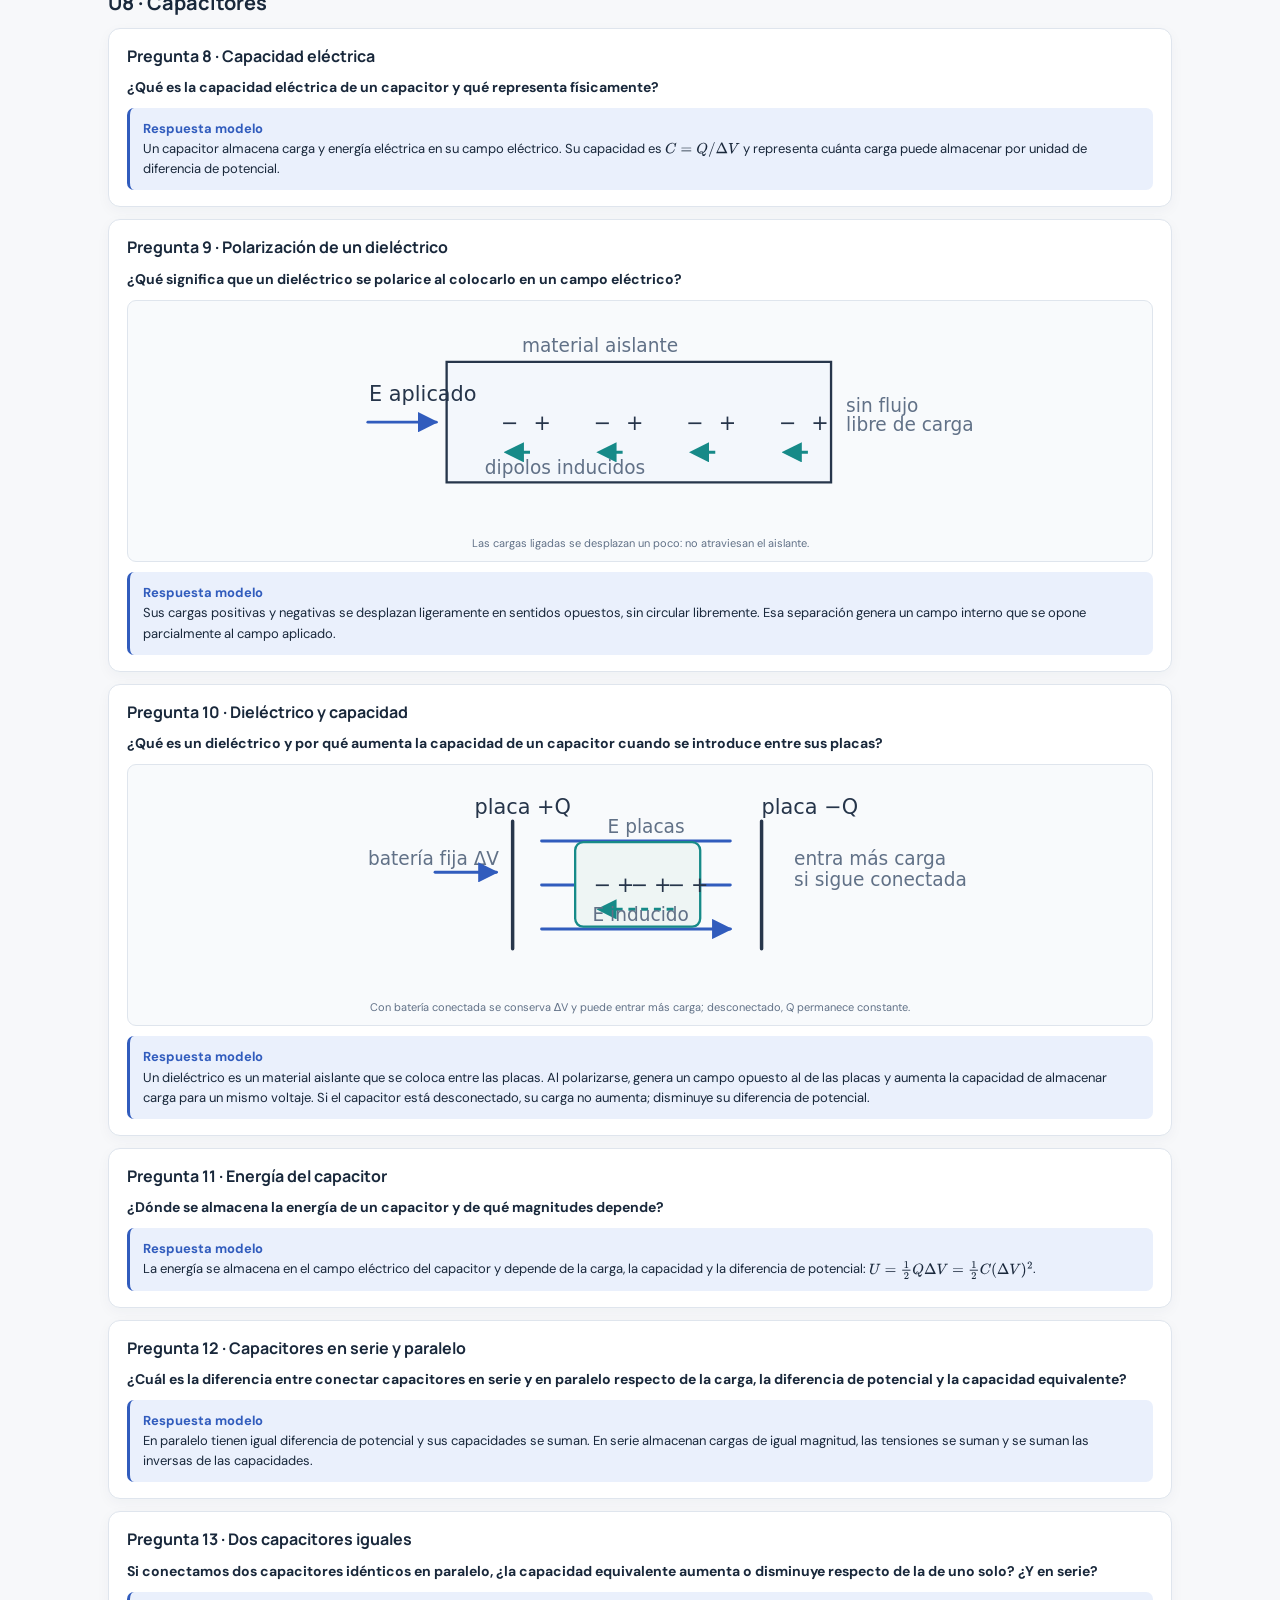
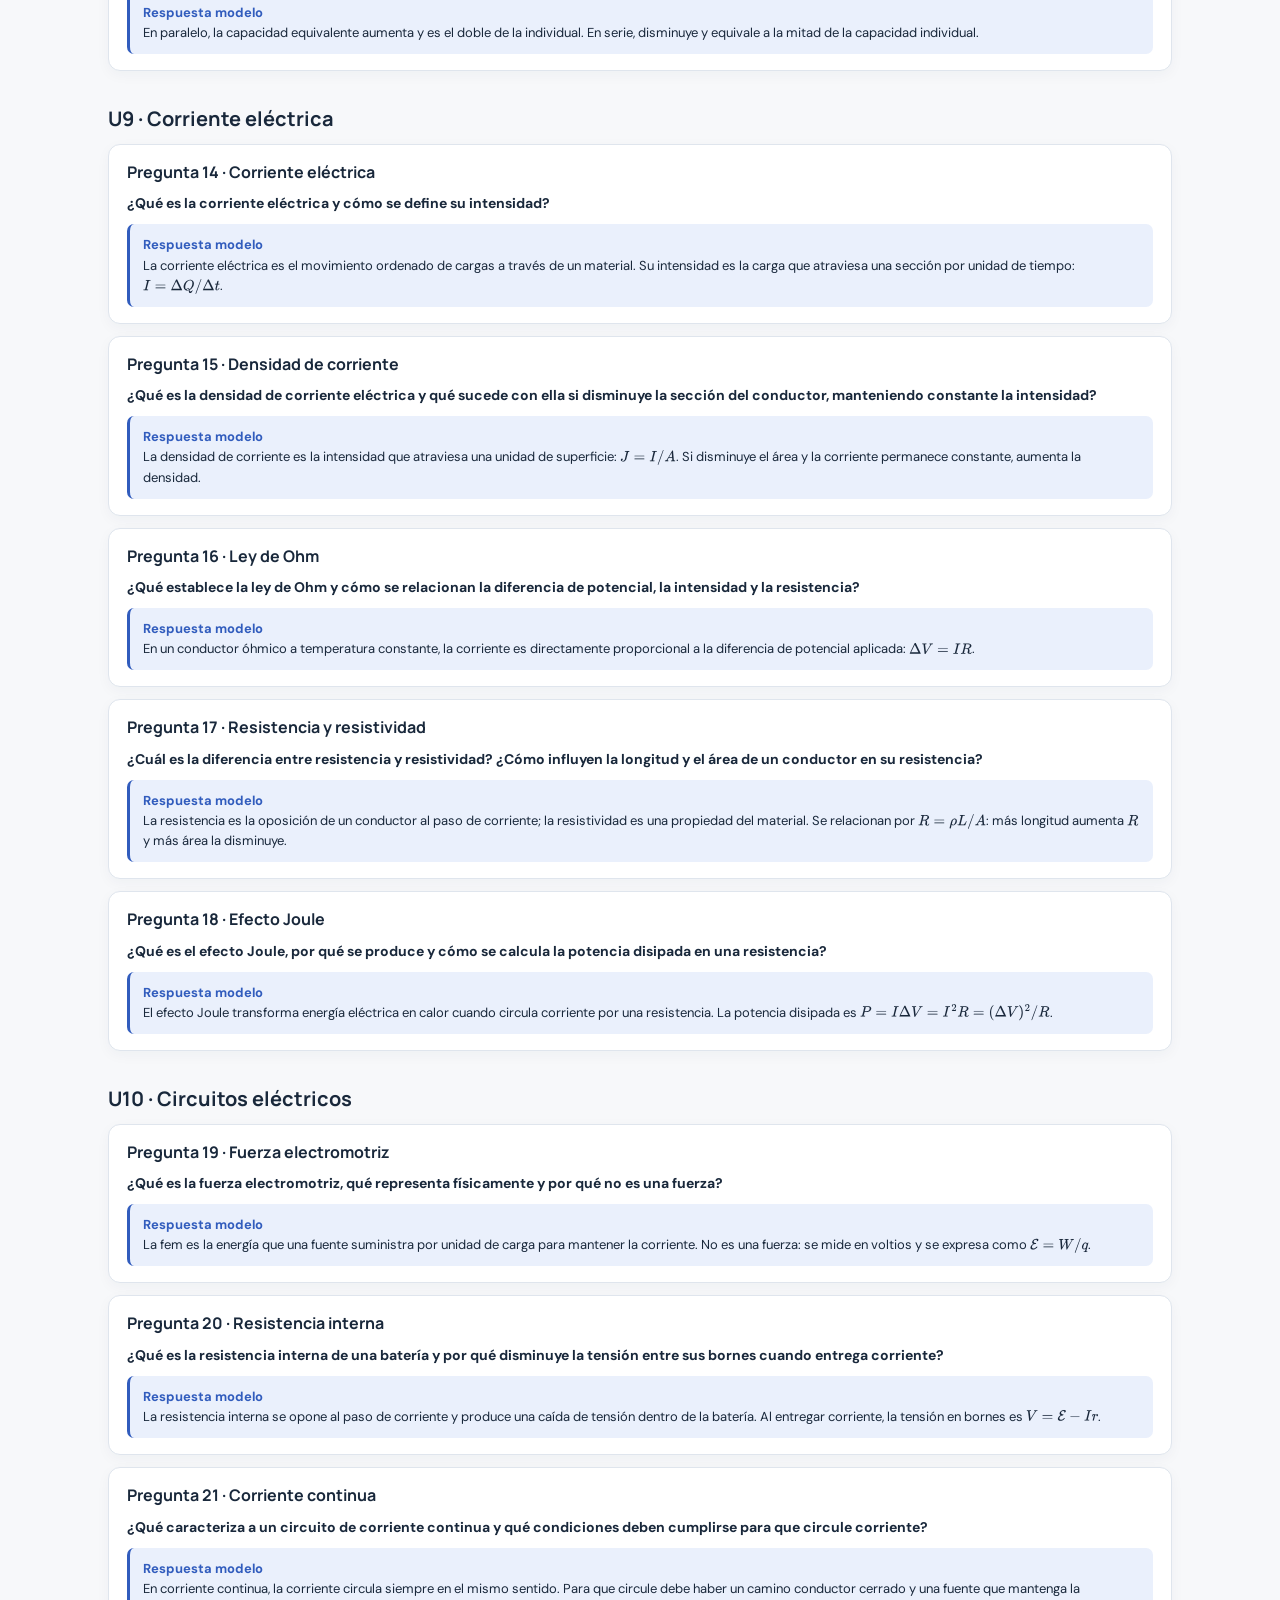
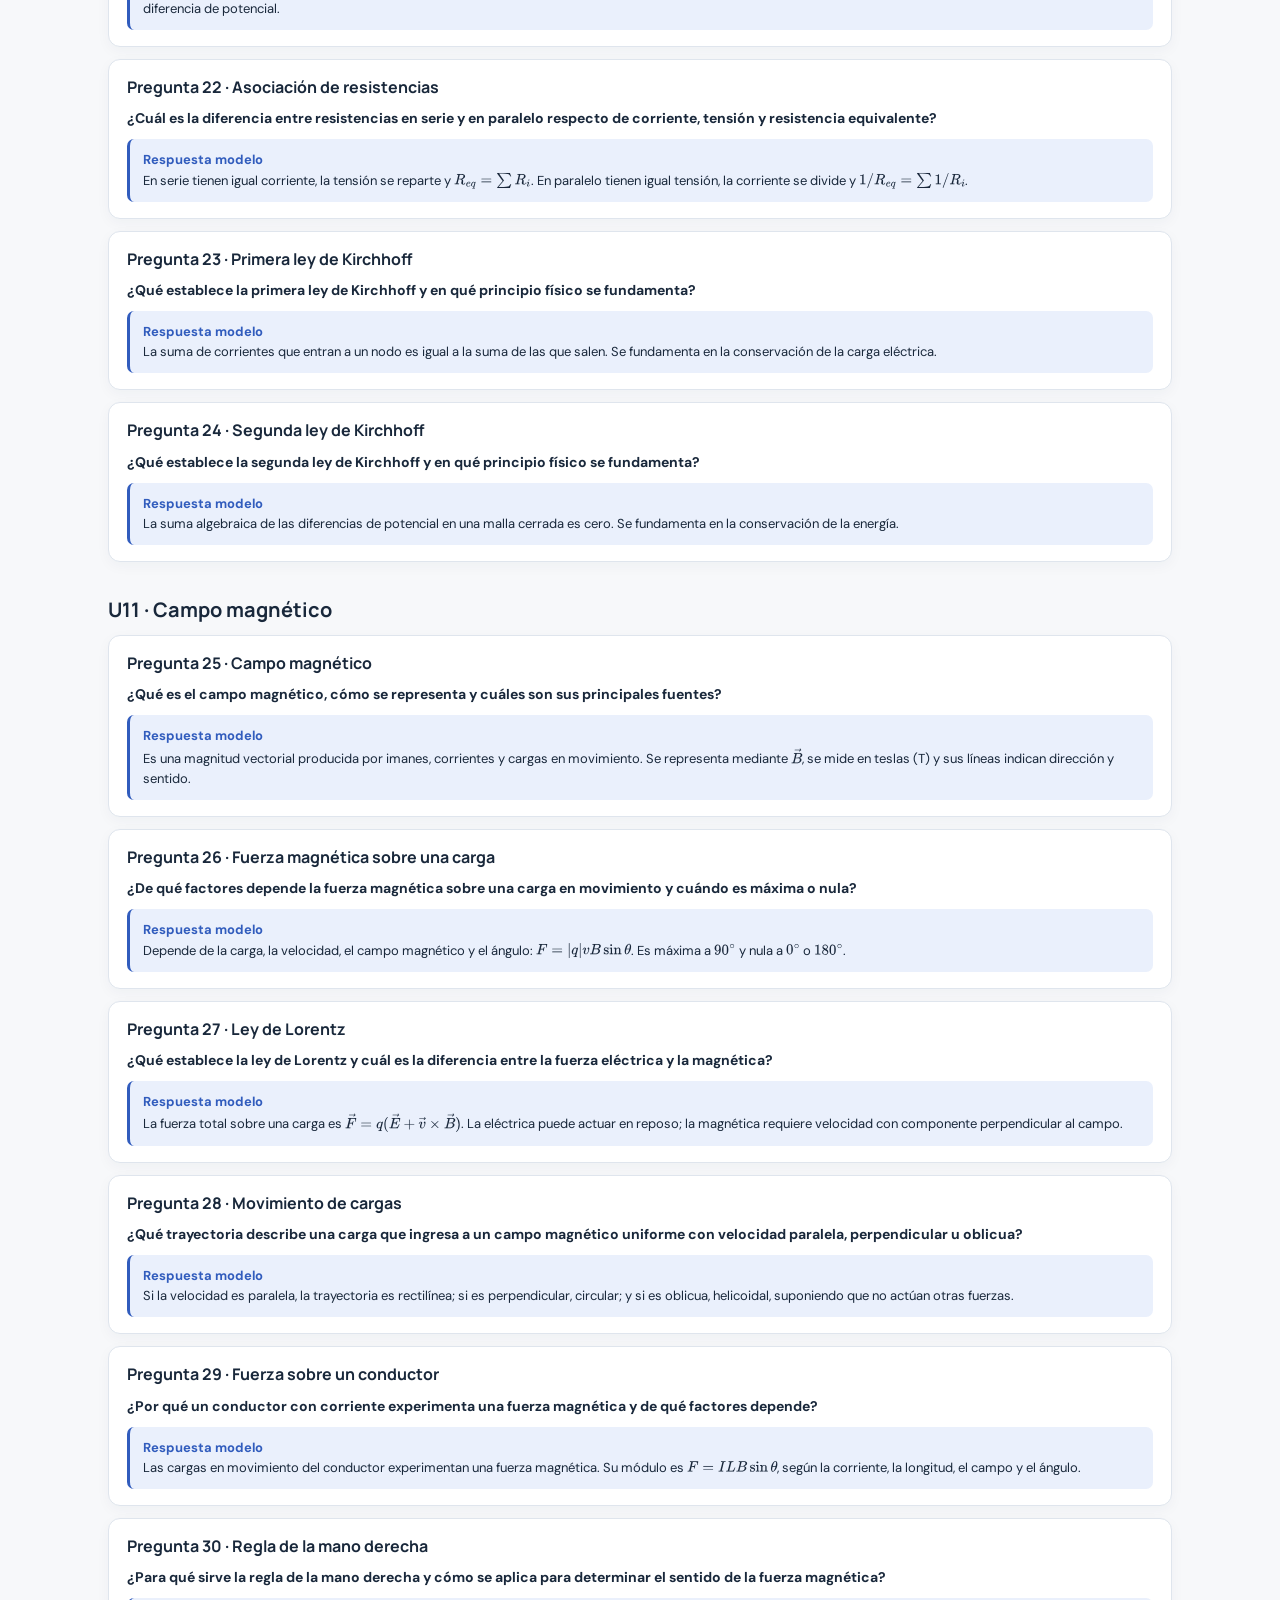
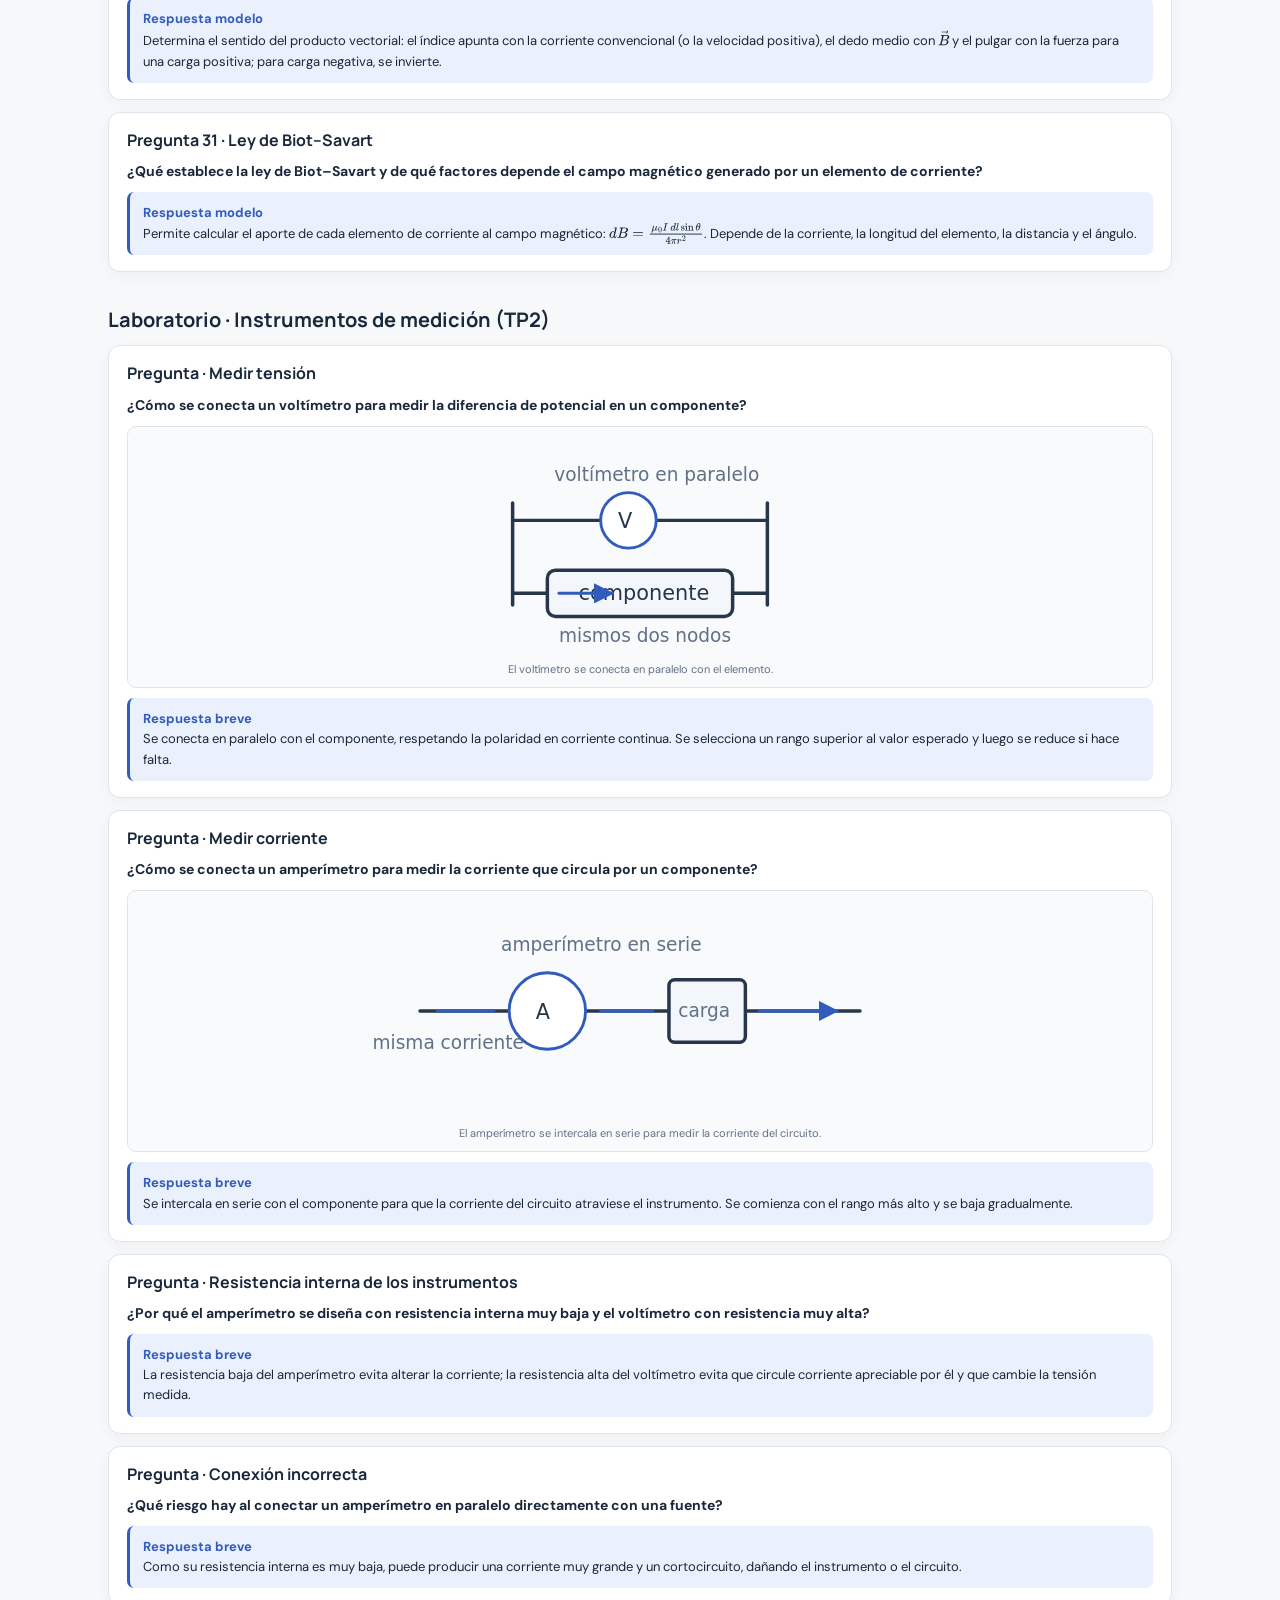
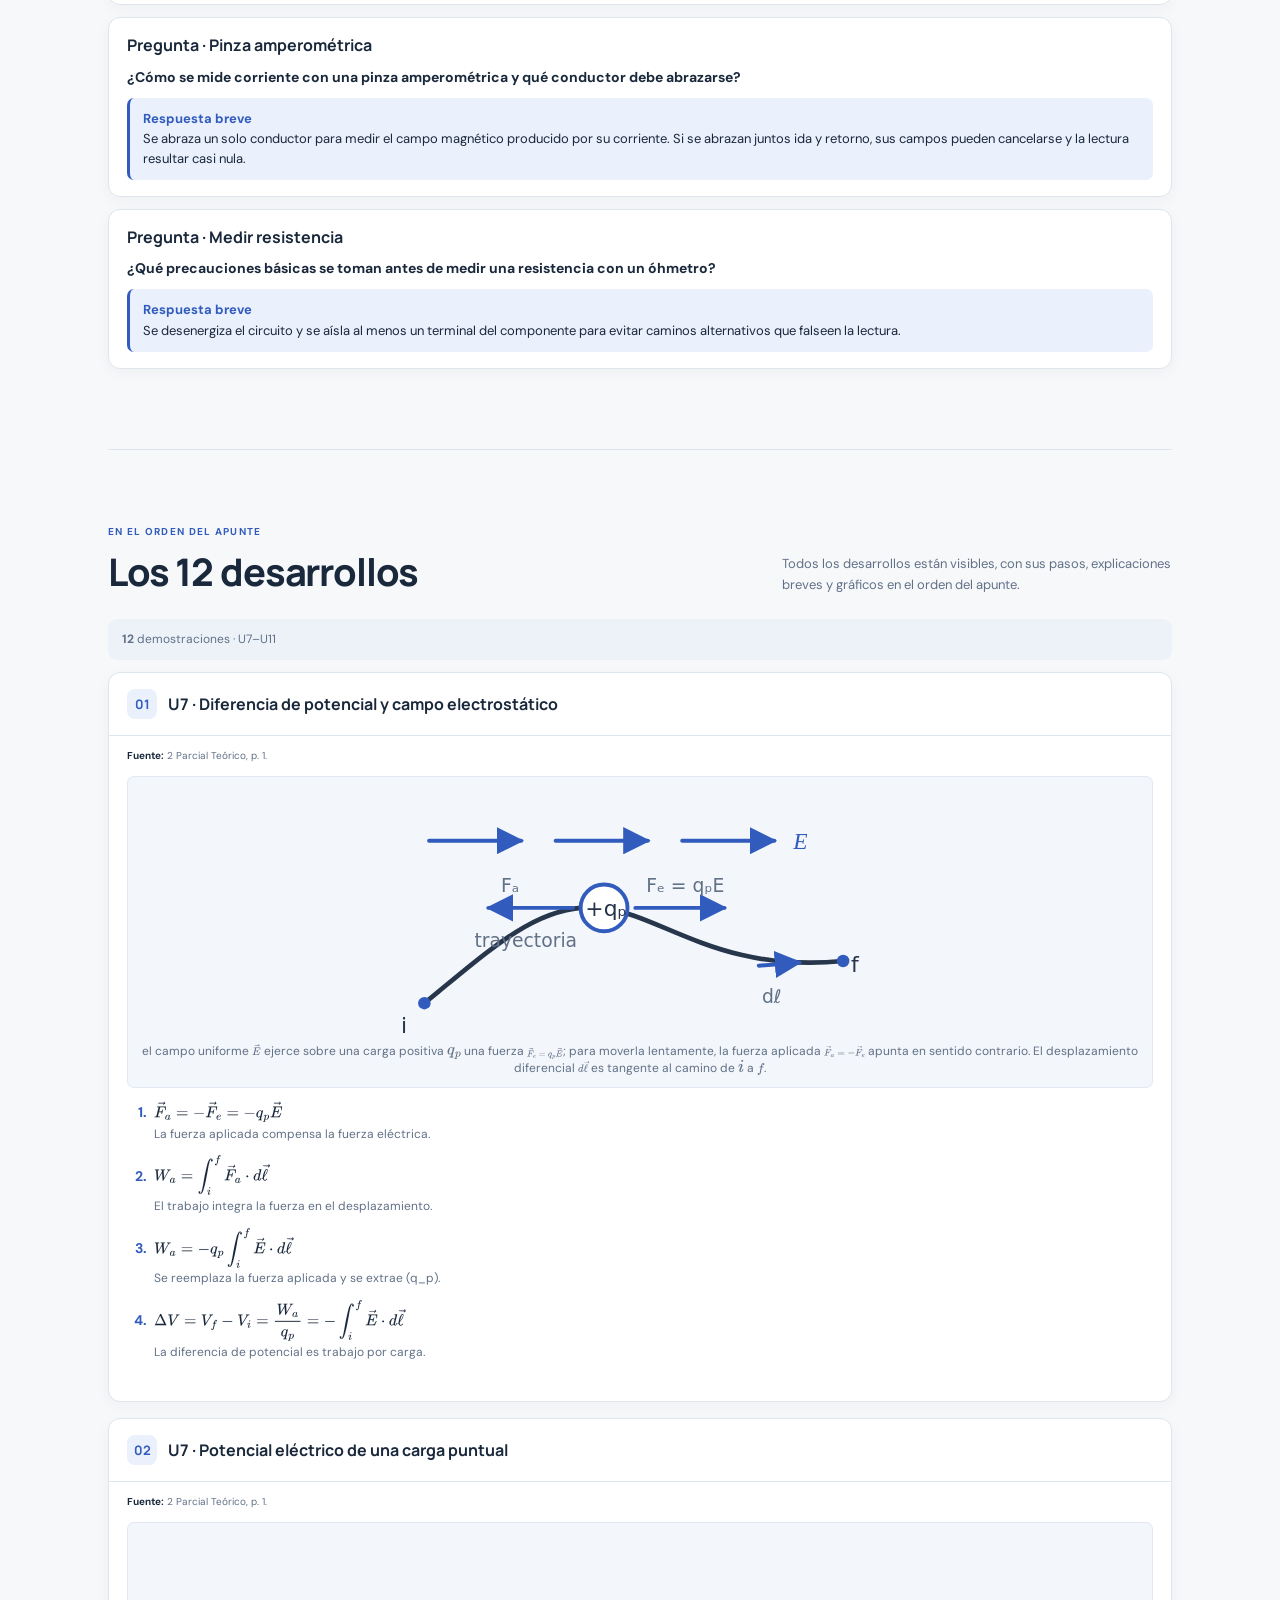
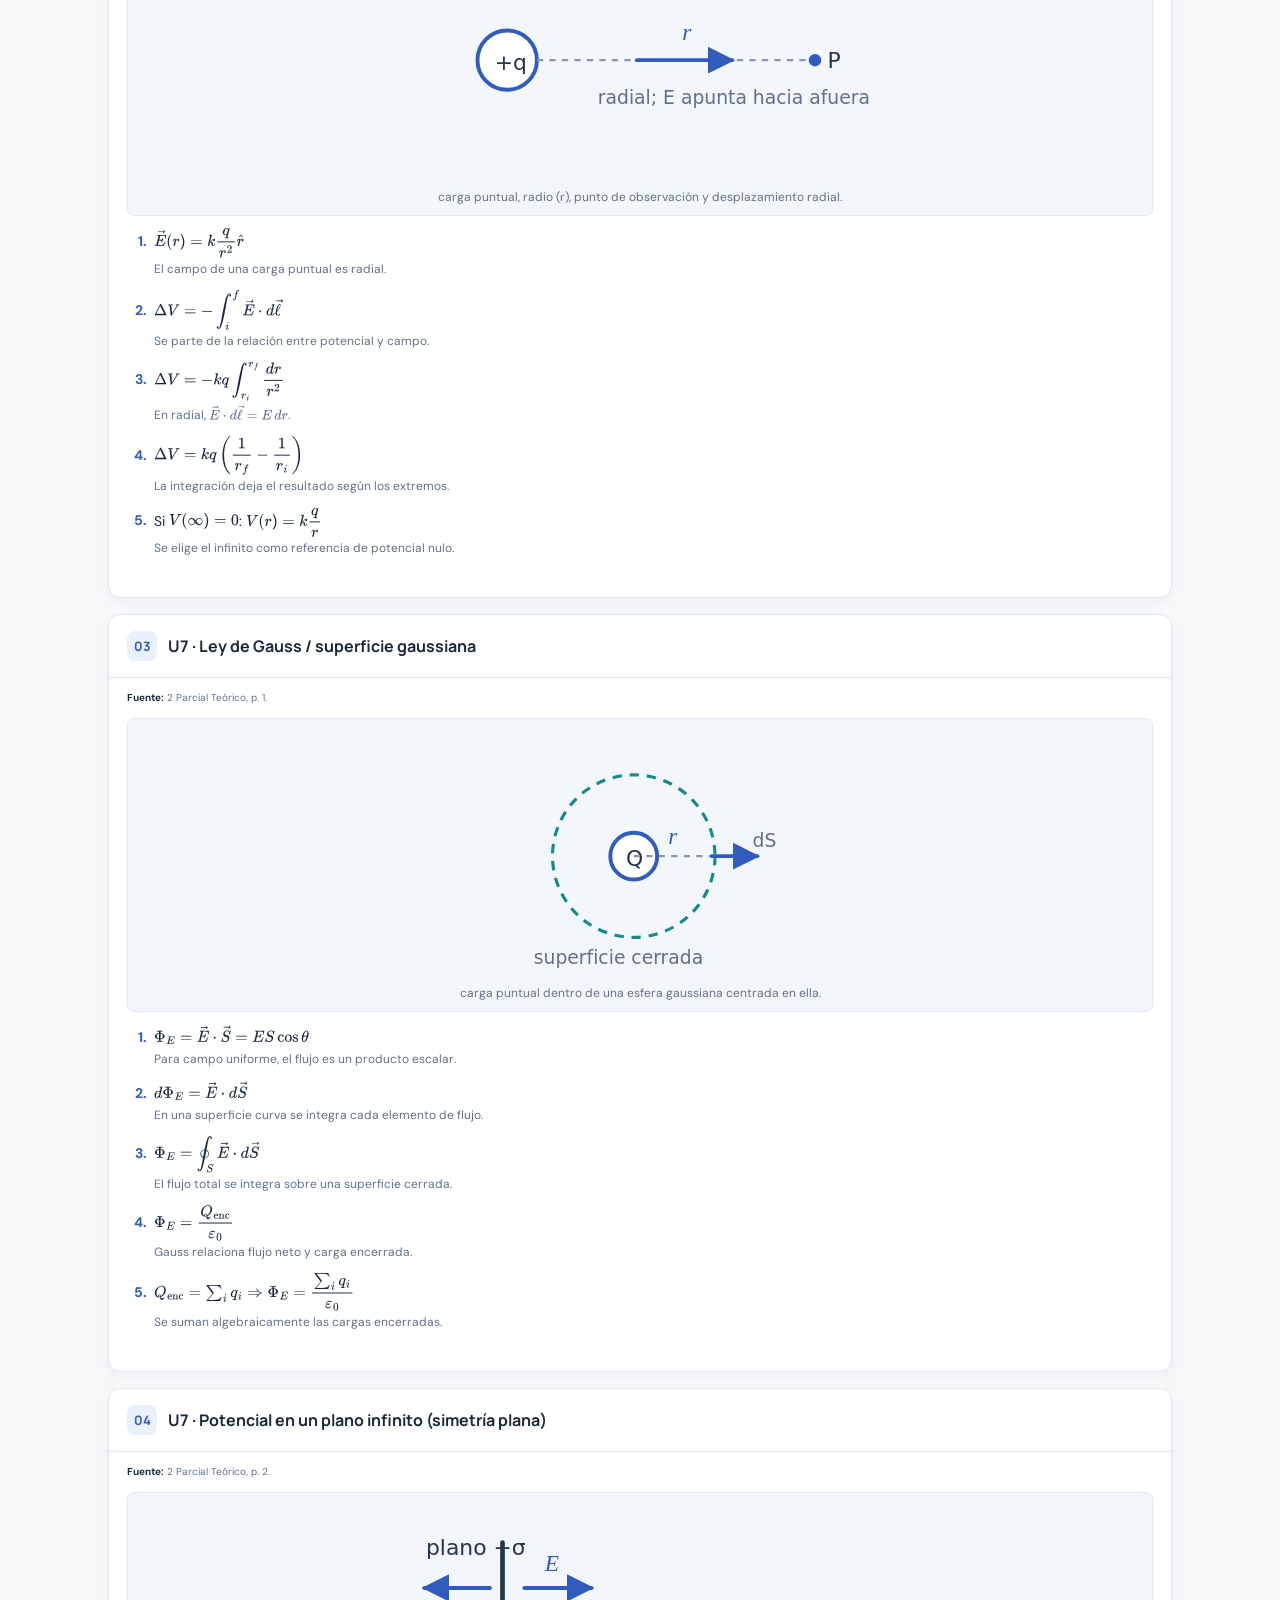
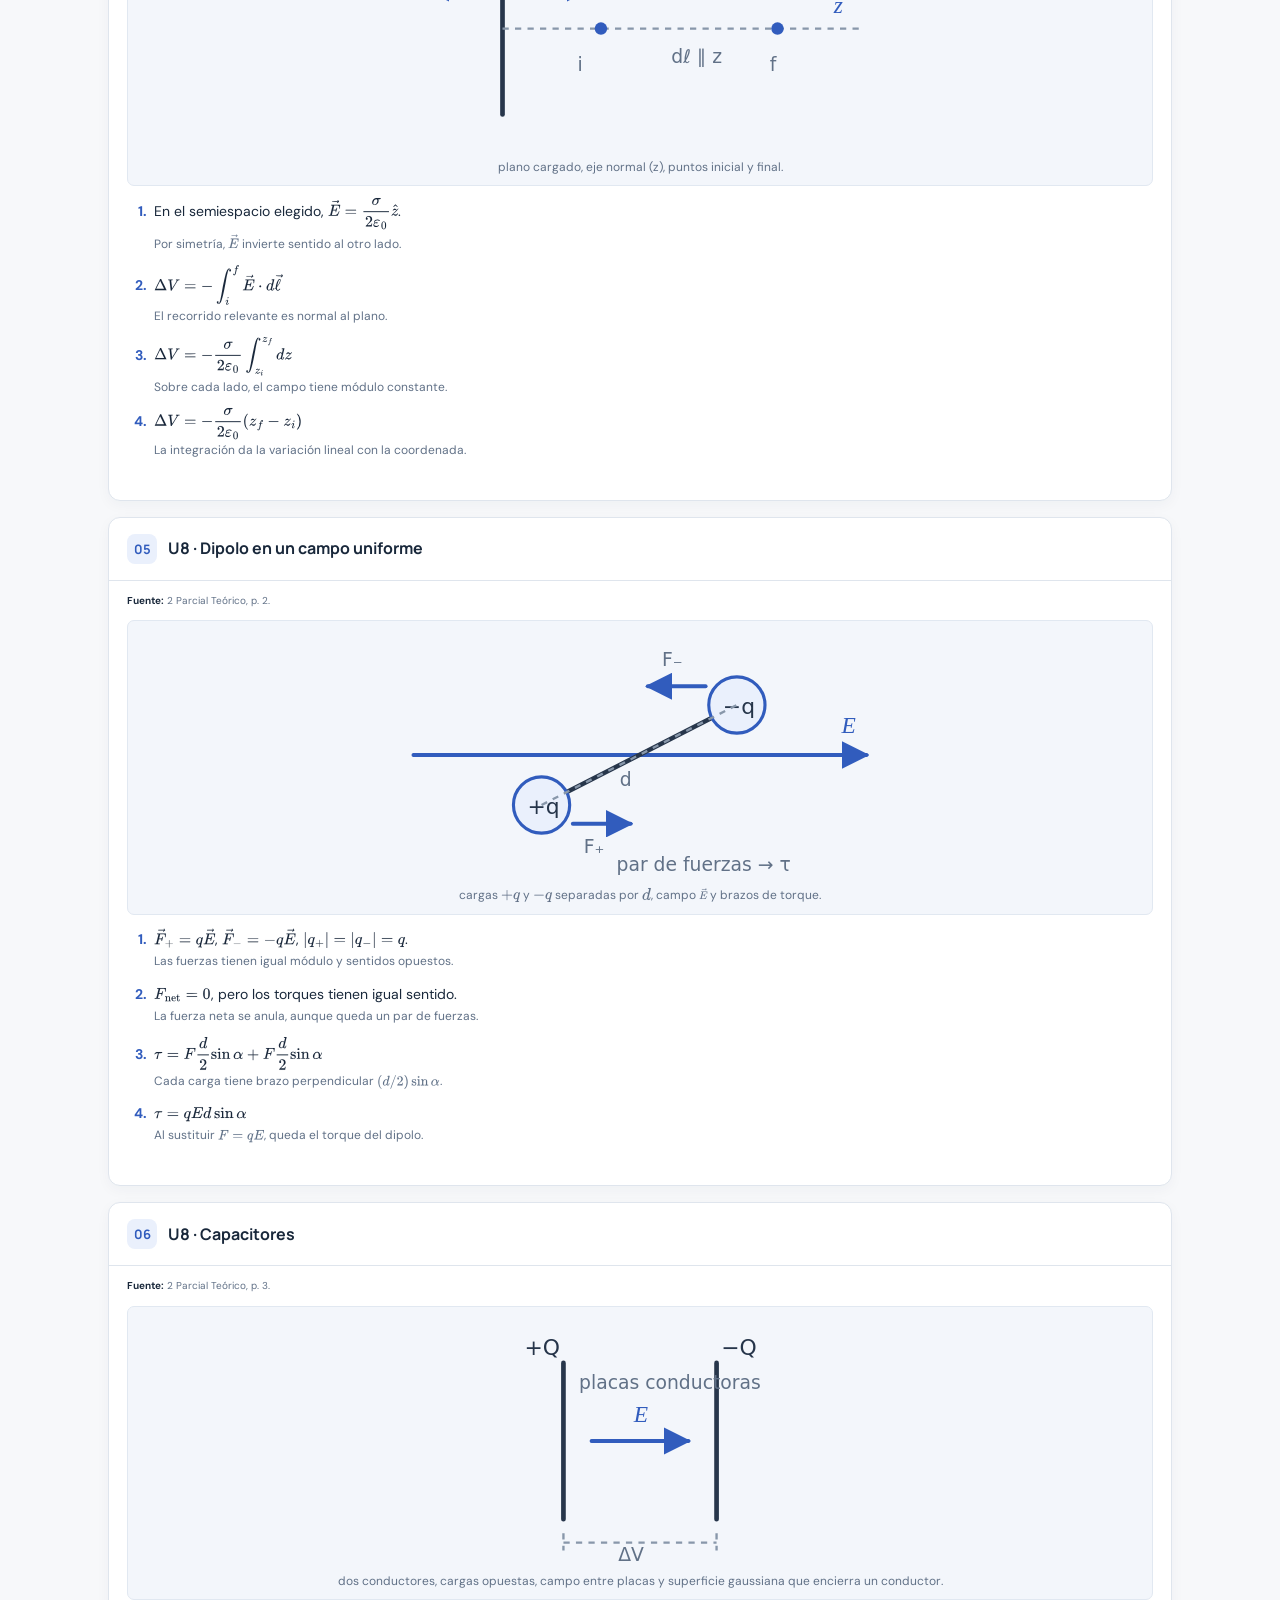
==== commit 7845c60e: "Show derivations inline and clarify first diagram" ====
--- a/index.html
+++ b/index.html
@@ -7,11 +7,11 @@
   <meta name="description" content="Apuntes online de Física II para el segundo parcial: fórmulas, respuestas conceptuales, instrumentos de laboratorio y desarrollos teóricos.">
   <link rel="icon" type="image/svg+xml" href="favicon.svg?v=1">
   <title>Física II · Apuntes para el segundo parcial</title>
-  <link rel="stylesheet" href="css/site.css?v=6">
+  <link rel="stylesheet" href="css/site.css?v=7">
   <script>window.MathJax={tex:{inlineMath:[['\\(','\\)']],displayMath:[['\\[','\\]']]},svg:{fontCache:'global'},options:{enableMenu:false}};</script>
   <script src="vendor/tex-svg.js" defer></script>
-  <script src="content/graficos.js?v=4" defer></script>
-  <script src="js/site.js?v=7" defer></script>
+  <script src="content/graficos.js?v=5" defer></script>
+  <script src="js/site.js?v=8" defer></script>
   <script src="content/quiz.js?v=2" defer></script>
   <script src="js/quiz.js?v=2" defer></script>
 </head>
@@ -70,8 +70,8 @@
     </section>
 
     <section class="section derivation-section" id="desarrollos">
-      <div class="section-head"><div><p class="eyebrow">EN EL ORDEN DEL APUNTE</p><h2>Los 12 desarrollos</h2></div><p>Cada demostración conserva sus pasos y agrega una explicación corta debajo de cada uno. Abrí la que quieras estudiar.</p></div>
-      <div class="dev-toolbar"><span><b>12</b> demostraciones · U7–U11</span><button id="toggle-all" type="button">Abrir todos</button></div>
+      <div class="section-head"><div><p class="eyebrow">EN EL ORDEN DEL APUNTE</p><h2>Los 12 desarrollos</h2></div><p>Todos los desarrollos están visibles, con sus pasos, explicaciones breves y gráficos en el orden del apunte.</p></div>
+      <div class="dev-toolbar"><span><b>12</b> demostraciones · U7–U11</span></div>
       <div id="development-content" class="development-content"></div>
     </section>
 
--- a/css/site.css
+++ b/css/site.css
@@ -61,3 +61,18 @@
 .quiz-actions kbd{font:600 10px 'DM Sans',sans-serif;padding:2px 5px;border:1px solid #ffffff70;border-radius:4px;background:#ffffff20}.quiz-actions .secondary{background:var(--teal);color:#fff}.quiz-result{text-align:center;padding:30px 22px}.quiz-result h3{font:750 27px Manrope,sans-serif;margin:6px 0}.quiz-result-copy{color:var(--muted);font-size:13px;margin-bottom:20px}.quiz-result .quiz-actions{justify-content:center}.quiz-app :focus-visible,.quiz-launch :focus-visible{outline:3px solid #e3ae4e;outline-offset:3px}
 @media(max-width:580px){.quiz-launch{align-items:flex-start;flex-direction:column;padding:14px}.quiz-launch button{width:100%;justify-content:center}.quiz-panel{padding:16px 13px}.quiz-topline{gap:8px;font-size:10px}.quiz-option{padding:11px 9px;gap:8px;font-size:12px}.quiz-actions{gap:7px}.quiz-actions .text-link{margin-left:auto}.quiz-result h3{font-size:22px}}
 @media(prefers-reduced-motion:reduce){.quiz-progress span,.quiz-option{transition:none}}
+
+/* Desarrollos visibles y en secuencia, sin tarjetas desplegables. */
+.development-content{grid-template-columns:1fr;gap:16px}
+.development-card{min-width:0;background:var(--white);border:1px solid var(--line);border-radius:12px;overflow:hidden;scroll-margin-top:88px;box-shadow:0 4px 14px rgba(31,52,81,.04)}
+.dev-title{display:flex;align-items:center;gap:11px;margin:0;padding:16px 18px;font:700 16px/1.4 Manrope,sans-serif;color:var(--ink)}
+.dev-title span{display:grid;place-items:center;flex:none;width:30px;height:30px;border-radius:8px;background:var(--blue-soft);color:var(--blue);font-size:13px}
+.development-content .dev-body{padding:0 18px 16px;border-top:1px solid var(--line)}
+.development-content .dev-body li{font-size:14px}
+.development-content .dev-body li p{white-space:normal;overflow:visible;text-overflow:clip;line-height:1.45;font-size:12px}
+.development-content .dev-drawing{text-align:center}
+.development-content .dev-drawing svg{width:100%;max-width:760px;max-height:250px;margin:0 auto 7px}
+.dev-drawing figcaption{font-size:12px;line-height:1.45;color:var(--muted)}
+.development-content .dev-drawing figcaption mjx-container{display:inline;overflow:visible;padding:0}
+.development-content .dev-drawing figcaption svg{display:inline;width:auto!important;height:1em;max-width:none;max-height:none;vertical-align:-.15em;margin:0}
+@media(max-width:580px){.dev-title{padding:14px 13px;font-size:14px}.development-content .dev-body{padding:0 13px 14px}.development-content .dev-body li{font-size:13px}.dev-drawing figcaption{font-size:11px}}
